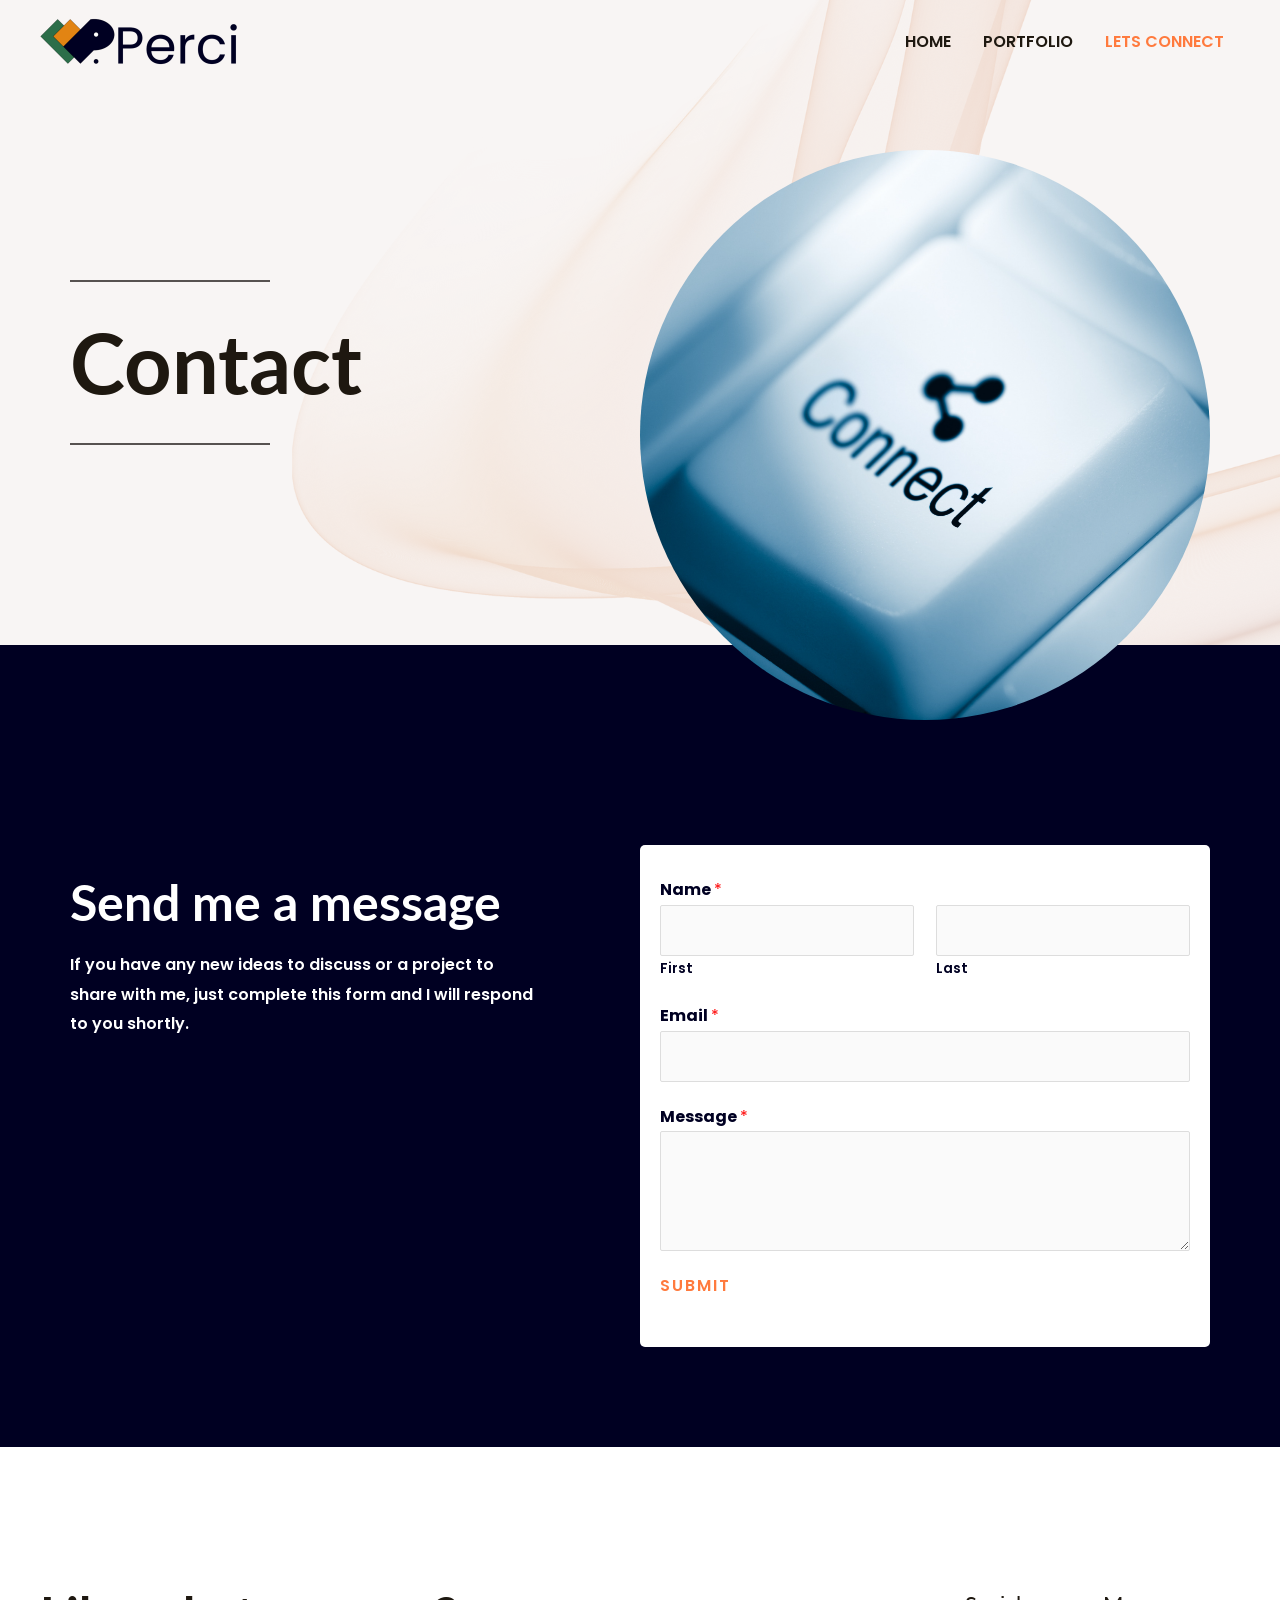
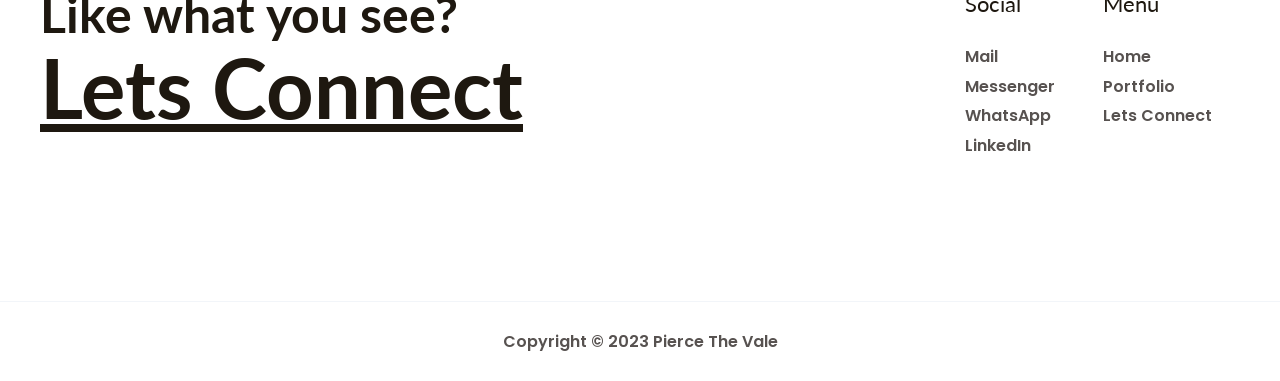
==== contact/index.html @ b4e6d49e "1st Commit added wordpress static site" ====
<!DOCTYPE html>
<html lang="en-US">
<head>
<meta charset="UTF-8">
<meta name="viewport" content="width=device-width, initial-scale=1">


<meta name="robots" content="index, follow, max-image-preview:large, max-snippet:-1, max-video-preview:-1">

	
	<title>Contact - Pierce The Vale</title>
	
	<meta property="og:locale" content="en_US">
	<meta property="og:type" content="article">
	<meta property="og:title" content="Contact - Pierce The Vale">
	<meta property="og:description" content="Contact Send me a message If you have any new ideas to discuss or a project to share with me, just complete this form and I will respond to you shortly.">
	<meta property="og:url" content="https://perch248.github.io/piercethevale/contact/">
	<meta property="og:site_name" content="Pierce The Vale">
	<meta property="article:modified_time" content="2023-03-27T10:34:00+00:00">
	<meta property="og:image" content="https://perch248.github.io/piercethevale/wp-content/uploads/2023/03/connect.png">
	<meta name="twitter:card" content="summary_large_image">
	<meta name="twitter:label1" content="Est. reading time">
	<meta name="twitter:data1" content="1 minute">
	<script type="application/ld+json" class="yoast-schema-graph">{"@context":"https://schema.org","@graph":[{"@type":"WebPage","@id":"https://perch248.github.io/piercethevale/contact/","url":"https://perch248.github.io/piercethevale/contact/","name":"Contact - Pierce The Vale","isPartOf":{"@id":"https://perch248.github.io/piercethevale/#website"},"primaryImageOfPage":{"@id":"https://perch248.github.io/piercethevale/contact/#primaryimage"},"image":{"@id":"https://perch248.github.io/piercethevale/contact/#primaryimage"},"thumbnailUrl":"https://perch248.github.io/piercethevale/wp-content/uploads/2023/03/connect.png","datePublished":"2021-05-19T07:42:09+00:00","dateModified":"2023-03-27T10:34:00+00:00","breadcrumb":{"@id":"https://perch248.github.io/piercethevale/contact/#breadcrumb"},"inLanguage":"en-US","potentialAction":[{"@type":"ReadAction","target":["https://perch248.github.io/piercethevale/contact/"]}]},{"@type":"ImageObject","inLanguage":"en-US","@id":"https://perch248.github.io/piercethevale/contact/#primaryimage","url":"https://perch248.github.io/piercethevale/wp-content/uploads/2023/03/connect.png","contentUrl":"https://perch248.github.io/piercethevale/wp-content/uploads/2023/03/connect.png","width":1080,"height":1080},{"@type":"BreadcrumbList","@id":"https://perch248.github.io/piercethevale/contact/#breadcrumb","itemListElement":[{"@type":"ListItem","position":1,"name":"Home","item":"https://perch248.github.io/piercethevale/"},{"@type":"ListItem","position":2,"name":"Contact"}]},{"@type":"WebSite","@id":"https://perch248.github.io/piercethevale/#website","url":"https://perch248.github.io/piercethevale/","name":"Pierce The Vale","description":"Portfolio Website","publisher":{"@id":"https://perch248.github.io/piercethevale/#organization"},"potentialAction":[{"@type":"SearchAction","target":{"@type":"EntryPoint","urlTemplate":"https://perch248.github.io/piercethevale/?s={search_term_string}"},"query-input":"required name=search_term_string"}],"inLanguage":"en-US"},{"@type":"Organization","@id":"https://perch248.github.io/piercethevale/#organization","name":"Pierce The Vale","url":"https://perch248.github.io/piercethevale/","logo":{"@type":"ImageObject","inLanguage":"en-US","@id":"https://perch248.github.io/piercethevale/#/schema/logo/image/","url":"https://perch248.github.io/piercethevale/wp-content/uploads/2023/03/cropped-logoName-piercethevale.png","contentUrl":"https://perch248.github.io/piercethevale/wp-content/uploads/2023/03/cropped-logoName-piercethevale.png","width":960,"height":250,"caption":"Pierce The Vale"},"image":{"@id":"https://perch248.github.io/piercethevale/#/schema/logo/image/"}}]}</script>
	


<link rel="dns-prefetch" href="//fonts.googleapis.com">


<link rel="stylesheet" id="astra-theme-css-css" href="https://perch248.github.io/piercethevale/wp-content/themes/astra/assets/css/minified/main.min.css" media="all">
<style id="astra-theme-css-inline-css">
.ast-no-sidebar .entry-content .alignfull {margin-left: calc( -50vw + 50%);margin-right: calc( -50vw + 50%);max-width: 100vw;width: 100vw;}.ast-no-sidebar .entry-content .alignwide {margin-left: calc(-41vw + 50%);margin-right: calc(-41vw + 50%);max-width: unset;width: unset;}.ast-no-sidebar .entry-content .alignfull .alignfull,.ast-no-sidebar .entry-content .alignfull .alignwide,.ast-no-sidebar .entry-content .alignwide .alignfull,.ast-no-sidebar .entry-content .alignwide .alignwide,.ast-no-sidebar .entry-content .wp-block-column .alignfull,.ast-no-sidebar .entry-content .wp-block-column .alignwide{width: 100%;margin-left: auto;margin-right: auto;}.wp-block-gallery,.blocks-gallery-grid {margin: 0;}.wp-block-separator {max-width: 100px;}.wp-block-separator.is-style-wide,.wp-block-separator.is-style-dots {max-width: none;}.entry-content .has-2-columns .wp-block-column:first-child {padding-right: 10px;}.entry-content .has-2-columns .wp-block-column:last-child {padding-left: 10px;}@media (max-width: 782px) {.entry-content .wp-block-columns .wp-block-column {flex-basis: 100%;}.entry-content .has-2-columns .wp-block-column:first-child {padding-right: 0;}.entry-content .has-2-columns .wp-block-column:last-child {padding-left: 0;}}body .entry-content .wp-block-latest-posts {margin-left: 0;}body .entry-content .wp-block-latest-posts li {list-style: none;}.ast-no-sidebar .ast-container .entry-content .wp-block-latest-posts {margin-left: 0;}.ast-header-break-point .entry-content .alignwide {margin-left: auto;margin-right: auto;}.entry-content .blocks-gallery-item img {margin-bottom: auto;}.wp-block-pullquote {border-top: 4px solid #555d66;border-bottom: 4px solid #555d66;color: #40464d;}:root{--ast-container-default-xlg-padding:6.67em;--ast-container-default-lg-padding:5.67em;--ast-container-default-slg-padding:4.34em;--ast-container-default-md-padding:3.34em;--ast-container-default-sm-padding:6.67em;--ast-container-default-xs-padding:2.4em;--ast-container-default-xxs-padding:1.4em;--ast-code-block-background:#EEEEEE;--ast-comment-inputs-background:#FAFAFA;}html{font-size:100%;}a,.page-title{color:var(--ast-global-color-2);}a:hover,a:focus{color:var(--ast-global-color-1);}body,button,input,select,textarea,.ast-button,.ast-custom-button{font-family:'Lora',serif;font-weight:400;font-size:16px;font-size:1rem;}blockquote{color:var(--ast-global-color-3);}h1,.entry-content h1,h2,.entry-content h2,h3,.entry-content h3,h4,.entry-content h4,h5,.entry-content h5,h6,.entry-content h6,.site-title,.site-title a{font-family:'Lato',sans-serif;font-weight:700;}.site-title{font-size:35px;font-size:2.1875rem;display:none;}header .custom-logo-link img{max-width:200px;}.astra-logo-svg{width:200px;}.site-header .site-description{font-size:15px;font-size:0.9375rem;display:none;}.entry-title{font-size:30px;font-size:1.875rem;}h1,.entry-content h1{font-size:83px;font-size:5.1875rem;font-weight:700;font-family:'Lato',sans-serif;line-height:1.1em;}h2,.entry-content h2{font-size:50px;font-size:3.125rem;font-weight:700;font-family:'Lato',sans-serif;line-height:1.1em;}h3,.entry-content h3{font-size:35px;font-size:2.1875rem;font-weight:700;font-family:'Lato',sans-serif;line-height:1.2em;}h4,.entry-content h4{font-size:22px;font-size:1.375rem;font-family:'Lato',sans-serif;}h5,.entry-content h5{font-size:20px;font-size:1.25rem;font-family:'Lato',sans-serif;}h6,.entry-content h6{font-size:17px;font-size:1.0625rem;font-family:'Lato',sans-serif;}::selection{background-color:var(--ast-global-color-0);color:#000000;}body,h1,.entry-title a,.entry-content h1,h2,.entry-content h2,h3,.entry-content h3,h4,.entry-content h4,h5,.entry-content h5,h6,.entry-content h6{color:var(--ast-global-color-3);}.tagcloud a:hover,.tagcloud a:focus,.tagcloud a.current-item{color:#ffffff;border-color:var(--ast-global-color-2);background-color:var(--ast-global-color-2);}input:focus,input[type="text"]:focus,input[type="email"]:focus,input[type="url"]:focus,input[type="password"]:focus,input[type="reset"]:focus,input[type="search"]:focus,textarea:focus{border-color:var(--ast-global-color-2);}input[type="radio"]:checked,input[type=reset],input[type="checkbox"]:checked,input[type="checkbox"]:hover:checked,input[type="checkbox"]:focus:checked,input[type=range]::-webkit-slider-thumb{border-color:var(--ast-global-color-2);background-color:var(--ast-global-color-2);box-shadow:none;}.site-footer a:hover + .post-count,.site-footer a:focus + .post-count{background:var(--ast-global-color-2);border-color:var(--ast-global-color-2);}.single .nav-links .nav-previous,.single .nav-links .nav-next{color:var(--ast-global-color-2);}.entry-meta,.entry-meta *{line-height:1.45;color:var(--ast-global-color-2);}.entry-meta a:hover,.entry-meta a:hover *,.entry-meta a:focus,.entry-meta a:focus *,.page-links > .page-link,.page-links .page-link:hover,.post-navigation a:hover{color:var(--ast-global-color-1);}#cat option,.secondary .calendar_wrap thead a,.secondary .calendar_wrap thead a:visited{color:var(--ast-global-color-2);}.secondary .calendar_wrap #today,.ast-progress-val span{background:var(--ast-global-color-2);}.secondary a:hover + .post-count,.secondary a:focus + .post-count{background:var(--ast-global-color-2);border-color:var(--ast-global-color-2);}.calendar_wrap #today > a{color:#ffffff;}.page-links .page-link,.single .post-navigation a{color:var(--ast-global-color-2);}.widget-title{font-size:22px;font-size:1.375rem;color:var(--ast-global-color-3);}.site-logo-img img{ transition:all 0.2s linear;}.ast-page-builder-template .hentry {margin: 0;}.ast-page-builder-template .site-content > .ast-container {max-width: 100%;padding: 0;}.ast-page-builder-template .site-content #primary {padding: 0;margin: 0;}.ast-page-builder-template .no-results {text-align: center;margin: 4em auto;}.ast-page-builder-template .ast-pagination {padding: 2em;}.ast-page-builder-template .entry-header.ast-no-title.ast-no-thumbnail {margin-top: 0;}.ast-page-builder-template .entry-header.ast-header-without-markup {margin-top: 0;margin-bottom: 0;}.ast-page-builder-template .entry-header.ast-no-title.ast-no-meta {margin-bottom: 0;}.ast-page-builder-template.single .post-navigation {padding-bottom: 2em;}.ast-page-builder-template.single-post .site-content > .ast-container {max-width: 100%;}.ast-page-builder-template .entry-header {margin-top: 4em;margin-left: auto;margin-right: auto;padding-left: 20px;padding-right: 20px;}.single.ast-page-builder-template .entry-header {padding-left: 20px;padding-right: 20px;}.ast-page-builder-template .ast-archive-description {margin: 4em auto 0;padding-left: 20px;padding-right: 20px;}.ast-page-builder-template.ast-no-sidebar .entry-content .alignwide {margin-left: 0;margin-right: 0;}@media (max-width:921px){#ast-desktop-header{display:none;}}@media (min-width:921px){#ast-mobile-header{display:none;}}.wp-block-buttons.aligncenter{justify-content:center;}@media (max-width:921px){.ast-theme-transparent-header #primary,.ast-theme-transparent-header #secondary{padding:0;}}@media (max-width:921px){.ast-plain-container.ast-no-sidebar #primary{padding:0;}}.ast-plain-container.ast-no-sidebar #primary{margin-top:0;margin-bottom:0;}@media (min-width:1200px){.wp-block-group .has-background{padding:20px;}}@media (min-width:1200px){.ast-no-sidebar.ast-separate-container .entry-content .wp-block-group.alignwide,.ast-no-sidebar.ast-separate-container .entry-content .wp-block-cover.alignwide{margin-left:-20px;margin-right:-20px;padding-left:20px;padding-right:20px;}.ast-no-sidebar.ast-separate-container .entry-content .wp-block-cover.alignfull,.ast-no-sidebar.ast-separate-container .entry-content .wp-block-group.alignfull{margin-left:-6.67em;margin-right:-6.67em;padding-left:6.67em;padding-right:6.67em;}}@media (min-width:1200px){.wp-block-cover-image.alignwide .wp-block-cover__inner-container,.wp-block-cover.alignwide .wp-block-cover__inner-container,.wp-block-cover-image.alignfull .wp-block-cover__inner-container,.wp-block-cover.alignfull .wp-block-cover__inner-container{width:100%;}}.wp-block-columns{margin-bottom:unset;}.wp-block-image.size-full{margin:2rem 0;}.wp-block-separator.has-background{padding:0;}.wp-block-gallery{margin-bottom:1.6em;}.wp-block-group{padding-top:4em;padding-bottom:4em;}.wp-block-group__inner-container .wp-block-columns:last-child,.wp-block-group__inner-container :last-child,.wp-block-table table{margin-bottom:0;}.blocks-gallery-grid{width:100%;}.wp-block-navigation-link__content{padding:5px 0;}.wp-block-group .wp-block-group .has-text-align-center,.wp-block-group .wp-block-column .has-text-align-center{max-width:100%;}.has-text-align-center{margin:0 auto;}@media (min-width:1200px){.wp-block-cover__inner-container,.alignwide .wp-block-group__inner-container,.alignfull .wp-block-group__inner-container{max-width:1200px;margin:0 auto;}.wp-block-group.alignnone,.wp-block-group.aligncenter,.wp-block-group.alignleft,.wp-block-group.alignright,.wp-block-group.alignwide,.wp-block-columns.alignwide{margin:2rem 0 1rem 0;}}@media (max-width:1200px){.wp-block-group{padding:3em;}.wp-block-group .wp-block-group{padding:1.5em;}.wp-block-columns,.wp-block-column{margin:1rem 0;}}@media (min-width:921px){.wp-block-columns .wp-block-group{padding:2em;}}@media (max-width:544px){.wp-block-cover-image .wp-block-cover__inner-container,.wp-block-cover .wp-block-cover__inner-container{width:unset;}.wp-block-cover,.wp-block-cover-image{padding:2em 0;}.wp-block-group,.wp-block-cover{padding:2em;}.wp-block-media-text__media img,.wp-block-media-text__media video{width:unset;max-width:100%;}.wp-block-media-text.has-background .wp-block-media-text__content{padding:1em;}}.wp-block-image.aligncenter{margin-left:auto;margin-right:auto;}.wp-block-table.aligncenter{margin-left:auto;margin-right:auto;}@media (min-width:544px){.entry-content .wp-block-media-text.has-media-on-the-right .wp-block-media-text__content{padding:0 8% 0 0;}.entry-content .wp-block-media-text .wp-block-media-text__content{padding:0 0 0 8%;}.ast-plain-container .site-content .entry-content .has-custom-content-position.is-position-bottom-left > *,.ast-plain-container .site-content .entry-content .has-custom-content-position.is-position-bottom-right > *,.ast-plain-container .site-content .entry-content .has-custom-content-position.is-position-top-left > *,.ast-plain-container .site-content .entry-content .has-custom-content-position.is-position-top-right > *,.ast-plain-container .site-content .entry-content .has-custom-content-position.is-position-center-right > *,.ast-plain-container .site-content .entry-content .has-custom-content-position.is-position-center-left > *{margin:0;}}@media (max-width:544px){.entry-content .wp-block-media-text .wp-block-media-text__content{padding:8% 0;}.wp-block-media-text .wp-block-media-text__media img{width:auto;max-width:100%;}}.wp-block-button.is-style-outline .wp-block-button__link{border-color:rgba(0,0,0,0);border-top-width:2px;border-right-width:2px;border-bottom-width:2px;border-left-width:2px;}.wp-block-button.is-style-outline > .wp-block-button__link:not(.has-text-color),.wp-block-button.wp-block-button__link.is-style-outline:not(.has-text-color){color:rgba(0,0,0,0);}.wp-block-button.is-style-outline .wp-block-button__link:hover,.wp-block-button.is-style-outline .wp-block-button__link:focus{color:var(--ast-global-color-2) !important;background-color:rgba(0,0,0,0);border-color:rgba(0,0,0,0);}.post-page-numbers.current .page-link,.ast-pagination .page-numbers.current{color:#000000;border-color:var(--ast-global-color-0);background-color:var(--ast-global-color-0);border-radius:2px;}@media (max-width:921px){.wp-block-button.is-style-outline .wp-block-button__link{padding-top:calc(15px - 2px);padding-right:calc(30px - 2px);padding-bottom:calc(15px - 2px);padding-left:calc(30px - 2px);}}@media (max-width:544px){.wp-block-button.is-style-outline .wp-block-button__link{padding-top:calc(15px - 2px);padding-right:calc(30px - 2px);padding-bottom:calc(15px - 2px);padding-left:calc(30px - 2px);}}@media (min-width:544px){.entry-content > .alignleft{margin-right:20px;}.entry-content > .alignright{margin-left:20px;}.wp-block-group.has-background{padding:20px;}}@media (max-width:921px){.ast-separate-container #primary,.ast-separate-container #secondary{padding:1.5em 0;}#primary,#secondary{padding:1.5em 0;margin:0;}.ast-left-sidebar #content > .ast-container{display:flex;flex-direction:column-reverse;width:100%;}.ast-separate-container .ast-article-post,.ast-separate-container .ast-article-single{padding:1.5em 2.14em;}.ast-author-box img.avatar{margin:20px 0 0 0;}}@media (min-width:922px){.ast-separate-container.ast-right-sidebar #primary,.ast-separate-container.ast-left-sidebar #primary{border:0;}.search-no-results.ast-separate-container #primary{margin-bottom:4em;}}.elementor-button-wrapper .elementor-button{border-style:solid;text-decoration:none;border-top-width:0;border-right-width:0;border-left-width:0;border-bottom-width:0;}body .elementor-button.elementor-size-sm,body .elementor-button.elementor-size-xs,body .elementor-button.elementor-size-md,body .elementor-button.elementor-size-lg,body .elementor-button.elementor-size-xl,body .elementor-button{border-radius:2px;padding-top:0px;padding-right:0px;padding-bottom:0px;padding-left:0px;}.elementor-button-wrapper .elementor-button{border-color:rgba(0,0,0,0);background-color:rgba(0,0,0,0);}.elementor-button-wrapper .elementor-button:hover,.elementor-button-wrapper .elementor-button:focus{color:var(--ast-global-color-2);background-color:rgba(0,0,0,0);border-color:rgba(0,0,0,0);}.wp-block-button .wp-block-button__link ,.elementor-button-wrapper .elementor-button,.elementor-button-wrapper .elementor-button:visited{color:var(--ast-global-color-0);}.elementor-button-wrapper .elementor-button{font-size:16px;font-size:1rem;line-height:1em;text-transform:uppercase;letter-spacing:2px;}body .elementor-button.elementor-size-sm,body .elementor-button.elementor-size-xs,body .elementor-button.elementor-size-md,body .elementor-button.elementor-size-lg,body .elementor-button.elementor-size-xl,body .elementor-button{font-size:16px;font-size:1rem;}.wp-block-button .wp-block-button__link:hover,.wp-block-button .wp-block-button__link:focus{color:var(--ast-global-color-2);background-color:rgba(0,0,0,0);border-color:rgba(0,0,0,0);}.elementor-widget-heading h1.elementor-heading-title{line-height:1.1em;}.elementor-widget-heading h2.elementor-heading-title{line-height:1.1em;}.elementor-widget-heading h3.elementor-heading-title{line-height:1.2em;}.wp-block-button .wp-block-button__link{border:none;background-color:rgba(0,0,0,0);color:var(--ast-global-color-0);font-family:inherit;font-weight:inherit;line-height:1em;text-transform:uppercase;letter-spacing:2px;font-size:16px;font-size:1rem;border-radius:2px;padding:15px 30px;}.wp-block-button.is-style-outline .wp-block-button__link{border-style:solid;border-top-width:2px;border-right-width:2px;border-left-width:2px;border-bottom-width:2px;border-color:rgba(0,0,0,0);padding-top:calc(15px - 2px);padding-right:calc(30px - 2px);padding-bottom:calc(15px - 2px);padding-left:calc(30px - 2px);}@media (max-width:921px){.wp-block-button .wp-block-button__link{border:none;padding:15px 30px;}.wp-block-button.is-style-outline .wp-block-button__link{padding-top:calc(15px - 2px);padding-right:calc(30px - 2px);padding-bottom:calc(15px - 2px);padding-left:calc(30px - 2px);}}@media (max-width:544px){.wp-block-button .wp-block-button__link{border:none;padding:15px 30px;}.wp-block-button.is-style-outline .wp-block-button__link{padding-top:calc(15px - 2px);padding-right:calc(30px - 2px);padding-bottom:calc(15px - 2px);padding-left:calc(30px - 2px);}}.menu-toggle,button,.ast-button,.ast-custom-button,.button,input#submit,input[type="button"],input[type="submit"],input[type="reset"]{border-style:solid;border-top-width:0;border-right-width:0;border-left-width:0;border-bottom-width:0;color:var(--ast-global-color-0);border-color:rgba(0,0,0,0);background-color:rgba(0,0,0,0);border-radius:2px;padding-top:0px;padding-right:0px;padding-bottom:0px;padding-left:0px;font-family:inherit;font-weight:inherit;font-size:16px;font-size:1rem;line-height:1em;text-transform:uppercase;letter-spacing:2px;}button:focus,.menu-toggle:hover,button:hover,.ast-button:hover,.ast-custom-button:hover .button:hover,.ast-custom-button:hover ,input[type=reset]:hover,input[type=reset]:focus,input#submit:hover,input#submit:focus,input[type="button"]:hover,input[type="button"]:focus,input[type="submit"]:hover,input[type="submit"]:focus{color:var(--ast-global-color-2);background-color:rgba(0,0,0,0);border-color:rgba(0,0,0,0);}@media (min-width:544px){.ast-container{max-width:100%;}}@media (max-width:544px){.ast-separate-container .ast-article-post,.ast-separate-container .ast-article-single,.ast-separate-container .comments-title,.ast-separate-container .ast-archive-description{padding:1.5em 1em;}.ast-separate-container #content .ast-container{padding-left:0.54em;padding-right:0.54em;}.ast-separate-container .ast-comment-list li.depth-1{padding:1.5em 1em;margin-bottom:1.5em;}.ast-separate-container .ast-comment-list .bypostauthor{padding:.5em;}.ast-search-menu-icon.ast-dropdown-active .search-field{width:170px;}}@media (max-width:921px){.ast-mobile-header-stack .main-header-bar .ast-search-menu-icon{display:inline-block;}.ast-header-break-point.ast-header-custom-item-outside .ast-mobile-header-stack .main-header-bar .ast-search-icon{margin:0;}.ast-comment-avatar-wrap img{max-width:2.5em;}.ast-separate-container .ast-comment-list li.depth-1{padding:1.5em 2.14em;}.ast-separate-container .comment-respond{padding:2em 2.14em;}.ast-comment-meta{padding:0 1.8888em 1.3333em;}}body,.ast-separate-container{background-color:var(--ast-global-color-4);;background-image:none;;}.ast-no-sidebar.ast-separate-container .entry-content .alignfull {margin-left: -6.67em;margin-right: -6.67em;width: auto;}@media (max-width: 1200px) {.ast-no-sidebar.ast-separate-container .entry-content .alignfull {margin-left: -2.4em;margin-right: -2.4em;}}@media (max-width: 768px) {.ast-no-sidebar.ast-separate-container .entry-content .alignfull {margin-left: -2.14em;margin-right: -2.14em;}}@media (max-width: 544px) {.ast-no-sidebar.ast-separate-container .entry-content .alignfull {margin-left: -1em;margin-right: -1em;}}.ast-no-sidebar.ast-separate-container .entry-content .alignwide {margin-left: -20px;margin-right: -20px;}.ast-no-sidebar.ast-separate-container .entry-content .wp-block-column .alignfull,.ast-no-sidebar.ast-separate-container .entry-content .wp-block-column .alignwide {margin-left: auto;margin-right: auto;width: 100%;}@media (max-width:921px){.site-title{display:none;}.site-header .site-description{display:none;}.entry-title{font-size:30px;}h1,.entry-content h1{font-size:60px;}h2,.entry-content h2{font-size:43px;}h3,.entry-content h3{font-size:30px;}}@media (max-width:544px){.site-title{display:none;}.site-header .site-description{display:none;}.entry-title{font-size:30px;}h1,.entry-content h1{font-size:45px;}h2,.entry-content h2{font-size:35px;}h3,.entry-content h3{font-size:20px;}header .custom-logo-link img,.ast-header-break-point .site-branding img,.ast-header-break-point .custom-logo-link img{max-width:100px;}.astra-logo-svg{width:100px;}.ast-header-break-point .site-logo-img .custom-mobile-logo-link img{max-width:100px;}}@media (max-width:921px){html{font-size:91.2%;}}@media (max-width:544px){html{font-size:91.2%;}}@media (min-width:922px){.ast-container{max-width:1240px;}}@media (min-width:922px){.site-content .ast-container{display:flex;}}@media (max-width:921px){.site-content .ast-container{flex-direction:column;}}@media (min-width:922px){.main-header-menu .sub-menu .menu-item.ast-left-align-sub-menu:hover > .sub-menu,.main-header-menu .sub-menu .menu-item.ast-left-align-sub-menu.focus > .sub-menu{margin-left:-0px;}}.ast-theme-transparent-header [data-section="section-header-mobile-trigger"] .ast-button-wrap .mobile-menu-toggle-icon .ast-mobile-svg{fill:var(--ast-global-color-2);}.ast-theme-transparent-header [data-section="section-header-mobile-trigger"] .ast-button-wrap .mobile-menu-wrap .mobile-menu{color:var(--ast-global-color-2);}.ast-theme-transparent-header [data-section="section-header-mobile-trigger"] .ast-button-wrap .ast-mobile-menu-trigger-minimal{background:transparent;}blockquote {padding: 1.2em;}:root .has-ast-global-color-0-color{color:var(--ast-global-color-0);}:root .has-ast-global-color-0-background-color{background-color:var(--ast-global-color-0);}:root .wp-block-button .has-ast-global-color-0-color{color:var(--ast-global-color-0);}:root .wp-block-button .has-ast-global-color-0-background-color{background-color:var(--ast-global-color-0);}:root .has-ast-global-color-1-color{color:var(--ast-global-color-1);}:root .has-ast-global-color-1-background-color{background-color:var(--ast-global-color-1);}:root .wp-block-button .has-ast-global-color-1-color{color:var(--ast-global-color-1);}:root .wp-block-button .has-ast-global-color-1-background-color{background-color:var(--ast-global-color-1);}:root .has-ast-global-color-2-color{color:var(--ast-global-color-2);}:root .has-ast-global-color-2-background-color{background-color:var(--ast-global-color-2);}:root .wp-block-button .has-ast-global-color-2-color{color:var(--ast-global-color-2);}:root .wp-block-button .has-ast-global-color-2-background-color{background-color:var(--ast-global-color-2);}:root .has-ast-global-color-3-color{color:var(--ast-global-color-3);}:root .has-ast-global-color-3-background-color{background-color:var(--ast-global-color-3);}:root .wp-block-button .has-ast-global-color-3-color{color:var(--ast-global-color-3);}:root .wp-block-button .has-ast-global-color-3-background-color{background-color:var(--ast-global-color-3);}:root .has-ast-global-color-4-color{color:var(--ast-global-color-4);}:root .has-ast-global-color-4-background-color{background-color:var(--ast-global-color-4);}:root .wp-block-button .has-ast-global-color-4-color{color:var(--ast-global-color-4);}:root .wp-block-button .has-ast-global-color-4-background-color{background-color:var(--ast-global-color-4);}:root .has-ast-global-color-5-color{color:var(--ast-global-color-5);}:root .has-ast-global-color-5-background-color{background-color:var(--ast-global-color-5);}:root .wp-block-button .has-ast-global-color-5-color{color:var(--ast-global-color-5);}:root .wp-block-button .has-ast-global-color-5-background-color{background-color:var(--ast-global-color-5);}:root .has-ast-global-color-6-color{color:var(--ast-global-color-6);}:root .has-ast-global-color-6-background-color{background-color:var(--ast-global-color-6);}:root .wp-block-button .has-ast-global-color-6-color{color:var(--ast-global-color-6);}:root .wp-block-button .has-ast-global-color-6-background-color{background-color:var(--ast-global-color-6);}:root .has-ast-global-color-7-color{color:var(--ast-global-color-7);}:root .has-ast-global-color-7-background-color{background-color:var(--ast-global-color-7);}:root .wp-block-button .has-ast-global-color-7-color{color:var(--ast-global-color-7);}:root .wp-block-button .has-ast-global-color-7-background-color{background-color:var(--ast-global-color-7);}:root .has-ast-global-color-8-color{color:var(--ast-global-color-8);}:root .has-ast-global-color-8-background-color{background-color:var(--ast-global-color-8);}:root .wp-block-button .has-ast-global-color-8-color{color:var(--ast-global-color-8);}:root .wp-block-button .has-ast-global-color-8-background-color{background-color:var(--ast-global-color-8);}:root{--ast-global-color-0:#FF7A3D;--ast-global-color-1:#FF5100;--ast-global-color-2:#1E1810;--ast-global-color-3:#575250;--ast-global-color-4:#F8F5F4;--ast-global-color-5:#FFFFFF;--ast-global-color-6:#000000;--ast-global-color-7:#4B4F58;--ast-global-color-8:#F6F7F8;}:root {--ast-border-color : #dddddd;}.ast-single-entry-banner {-js-display: flex;display: flex;flex-direction: column;justify-content: center;text-align: center;position: relative;background: #eeeeee;}.ast-single-entry-banner[data-banner-layout="layout-1"] {max-width: 1200px;background: inherit;padding: 20px 0;}.ast-single-entry-banner[data-banner-width-type="custom"] {margin: 0 auto;width: 100%;}.ast-single-entry-banner + .site-content .entry-header {margin-bottom: 0;}header.entry-header .entry-title{font-size:30px;font-size:1.875rem;}header.entry-header > *:not(:last-child){margin-bottom:10px;}.ast-archive-entry-banner {-js-display: flex;display: flex;flex-direction: column;justify-content: center;text-align: center;position: relative;background: #eeeeee;}.ast-archive-entry-banner[data-banner-width-type="custom"] {margin: 0 auto;width: 100%;}.ast-archive-entry-banner[data-banner-layout="layout-1"] {background: inherit;padding: 20px 0;text-align: left;}body.archive .ast-archive-description{max-width:1200px;width:100%;text-align:left;padding-top:3em;padding-right:3em;padding-bottom:3em;padding-left:3em;}body.archive .ast-archive-description .ast-archive-title,body.archive .ast-archive-description .ast-archive-title *{font-size:40px;font-size:2.5rem;}body.archive .ast-archive-description > *:not(:last-child){margin-bottom:10px;}@media (max-width:921px){body.archive .ast-archive-description{text-align:left;}}@media (max-width:544px){body.archive .ast-archive-description{text-align:left;}}.ast-theme-transparent-header #masthead .site-logo-img .transparent-custom-logo .astra-logo-svg{width:150px;}.ast-theme-transparent-header #masthead .site-logo-img .transparent-custom-logo img{ max-width:150px;}@media (max-width:921px){.ast-theme-transparent-header #masthead .site-logo-img .transparent-custom-logo .astra-logo-svg{width:120px;}.ast-theme-transparent-header #masthead .site-logo-img .transparent-custom-logo img{ max-width:120px;}}@media (max-width:543px){.ast-theme-transparent-header #masthead .site-logo-img .transparent-custom-logo .astra-logo-svg{width:100px;}.ast-theme-transparent-header #masthead .site-logo-img .transparent-custom-logo img{ max-width:100px;}}@media (min-width:921px){.ast-theme-transparent-header #masthead{position:absolute;left:0;right:0;}.ast-theme-transparent-header .main-header-bar,.ast-theme-transparent-header.ast-header-break-point .main-header-bar{background:none;}body.elementor-editor-active.ast-theme-transparent-header #masthead,.fl-builder-edit .ast-theme-transparent-header #masthead,body.vc_editor.ast-theme-transparent-header #masthead,body.brz-ed.ast-theme-transparent-header #masthead{z-index:0;}.ast-header-break-point.ast-replace-site-logo-transparent.ast-theme-transparent-header .custom-mobile-logo-link{display:none;}.ast-header-break-point.ast-replace-site-logo-transparent.ast-theme-transparent-header .transparent-custom-logo{display:inline-block;}.ast-theme-transparent-header .ast-above-header,.ast-theme-transparent-header .ast-above-header.ast-above-header-bar{background-image:none;background-color:transparent;}.ast-theme-transparent-header .ast-below-header{background-image:none;background-color:transparent;}}.ast-theme-transparent-header .ast-builder-menu .main-header-menu,.ast-theme-transparent-header .ast-builder-menu .main-header-menu .menu-link,.ast-theme-transparent-header [CLASS*="ast-builder-menu-"] .main-header-menu .menu-item > .menu-link,.ast-theme-transparent-header .ast-masthead-custom-menu-items,.ast-theme-transparent-header .ast-masthead-custom-menu-items a,.ast-theme-transparent-header .ast-builder-menu .main-header-menu .menu-item > .ast-menu-toggle,.ast-theme-transparent-header .ast-builder-menu .main-header-menu .menu-item > .ast-menu-toggle,.ast-theme-transparent-header .ast-above-header-navigation a,.ast-header-break-point.ast-theme-transparent-header .ast-above-header-navigation a,.ast-header-break-point.ast-theme-transparent-header .ast-above-header-navigation > ul.ast-above-header-menu > .menu-item-has-children:not(.current-menu-item) > .ast-menu-toggle,.ast-theme-transparent-header .ast-below-header-menu,.ast-theme-transparent-header .ast-below-header-menu a,.ast-header-break-point.ast-theme-transparent-header .ast-below-header-menu a,.ast-header-break-point.ast-theme-transparent-header .ast-below-header-menu,.ast-theme-transparent-header .main-header-menu .menu-link{color:var(--ast-global-color-2);}.ast-theme-transparent-header .ast-builder-menu .main-header-menu .menu-item:hover > .menu-link,.ast-theme-transparent-header .ast-builder-menu .main-header-menu .menu-item:hover > .ast-menu-toggle,.ast-theme-transparent-header .ast-builder-menu .main-header-menu .ast-masthead-custom-menu-items a:hover,.ast-theme-transparent-header .ast-builder-menu .main-header-menu .focus > .menu-link,.ast-theme-transparent-header .ast-builder-menu .main-header-menu .focus > .ast-menu-toggle,.ast-theme-transparent-header .ast-builder-menu .main-header-menu .current-menu-item > .menu-link,.ast-theme-transparent-header .ast-builder-menu .main-header-menu .current-menu-ancestor > .menu-link,.ast-theme-transparent-header .ast-builder-menu .main-header-menu .current-menu-item > .ast-menu-toggle,.ast-theme-transparent-header .ast-builder-menu .main-header-menu .current-menu-ancestor > .ast-menu-toggle,.ast-theme-transparent-header [CLASS*="ast-builder-menu-"] .main-header-menu .current-menu-item > .menu-link,.ast-theme-transparent-header [CLASS*="ast-builder-menu-"] .main-header-menu .current-menu-ancestor > .menu-link,.ast-theme-transparent-header [CLASS*="ast-builder-menu-"] .main-header-menu .current-menu-item > .ast-menu-toggle,.ast-theme-transparent-header [CLASS*="ast-builder-menu-"] .main-header-menu .current-menu-ancestor > .ast-menu-toggle,.ast-theme-transparent-header .main-header-menu .menu-item:hover > .menu-link,.ast-theme-transparent-header .main-header-menu .current-menu-item > .menu-link,.ast-theme-transparent-header .main-header-menu .current-menu-ancestor > .menu-link{color:var(--ast-global-color-0);}@media (max-width:921px){.ast-theme-transparent-header #masthead{position:absolute;left:0;right:0;}.ast-theme-transparent-header .main-header-bar,.ast-theme-transparent-header.ast-header-break-point .main-header-bar{background:none;}body.elementor-editor-active.ast-theme-transparent-header #masthead,.fl-builder-edit .ast-theme-transparent-header #masthead,body.vc_editor.ast-theme-transparent-header #masthead,body.brz-ed.ast-theme-transparent-header #masthead{z-index:0;}.ast-header-break-point.ast-replace-site-logo-transparent.ast-theme-transparent-header .custom-mobile-logo-link{display:none;}.ast-header-break-point.ast-replace-site-logo-transparent.ast-theme-transparent-header .transparent-custom-logo{display:inline-block;}.ast-theme-transparent-header .ast-above-header,.ast-theme-transparent-header .ast-above-header.ast-above-header-bar{background-image:none;background-color:transparent;}.ast-theme-transparent-header .ast-below-header{background-image:none;background-color:transparent;}}.ast-theme-transparent-header #ast-desktop-header > [CLASS*="-header-wrap"]:nth-last-child(2) > [CLASS*="-header-bar"],.ast-theme-transparent-header.ast-header-break-point #ast-mobile-header > [CLASS*="-header-wrap"]:nth-last-child(2) > [CLASS*="-header-bar"]{border-bottom-style:none;}.ast-breadcrumbs .trail-browse,.ast-breadcrumbs .trail-items,.ast-breadcrumbs .trail-items li{display:inline-block;margin:0;padding:0;border:none;background:inherit;text-indent:0;}.ast-breadcrumbs .trail-browse{font-size:inherit;font-style:inherit;font-weight:inherit;color:inherit;}.ast-breadcrumbs .trail-items{list-style:none;}.trail-items li::after{padding:0 0.3em;content:"\00bb";}.trail-items li:last-of-type::after{display:none;}h1,.entry-content h1,h2,.entry-content h2,h3,.entry-content h3,h4,.entry-content h4,h5,.entry-content h5,h6,.entry-content h6{color:var(--ast-global-color-2);}@media (max-width:921px){.ast-builder-grid-row-container.ast-builder-grid-row-tablet-3-firstrow .ast-builder-grid-row > *:first-child,.ast-builder-grid-row-container.ast-builder-grid-row-tablet-3-lastrow .ast-builder-grid-row > *:last-child{grid-column:1 / -1;}}@media (max-width:544px){.ast-builder-grid-row-container.ast-builder-grid-row-mobile-3-firstrow .ast-builder-grid-row > *:first-child,.ast-builder-grid-row-container.ast-builder-grid-row-mobile-3-lastrow .ast-builder-grid-row > *:last-child{grid-column:1 / -1;}}.ast-builder-layout-element[data-section="title_tagline"]{display:flex;}@media (max-width:921px){.ast-header-break-point .ast-builder-layout-element[data-section="title_tagline"]{display:flex;}}@media (max-width:544px){.ast-header-break-point .ast-builder-layout-element[data-section="title_tagline"]{display:flex;}}.ast-builder-menu-1{font-family:inherit;font-weight:inherit;text-transform:uppercase;}.ast-builder-menu-1 .sub-menu,.ast-builder-menu-1 .inline-on-mobile .sub-menu{border-top-width:2px;border-bottom-width:0px;border-right-width:0px;border-left-width:0px;border-color:var(--ast-global-color-0);border-style:solid;border-radius:0px;}.ast-builder-menu-1 .main-header-menu > .menu-item > .sub-menu,.ast-builder-menu-1 .main-header-menu > .menu-item > .astra-full-megamenu-wrapper{margin-top:0px;}.ast-desktop .ast-builder-menu-1 .main-header-menu > .menu-item > .sub-menu:before,.ast-desktop .ast-builder-menu-1 .main-header-menu > .menu-item > .astra-full-megamenu-wrapper:before{height:calc( 0px + 5px );}.ast-desktop .ast-builder-menu-1 .menu-item .sub-menu .menu-link{border-style:none;}@media (max-width:921px){.ast-header-break-point .ast-builder-menu-1 .menu-item.menu-item-has-children > .ast-menu-toggle{top:0;}.ast-builder-menu-1 .menu-item-has-children > .menu-link:after{content:unset;}.ast-builder-menu-1 .main-header-menu > .menu-item > .sub-menu,.ast-builder-menu-1 .main-header-menu > .menu-item > .astra-full-megamenu-wrapper{margin-top:0;}}@media (max-width:544px){.ast-header-break-point .ast-builder-menu-1 .menu-item.menu-item-has-children > .ast-menu-toggle{top:0;}.ast-builder-menu-1 .main-header-menu > .menu-item > .sub-menu,.ast-builder-menu-1 .main-header-menu > .menu-item > .astra-full-megamenu-wrapper{margin-top:0;}}.ast-builder-menu-1{display:flex;}@media (max-width:921px){.ast-header-break-point .ast-builder-menu-1{display:flex;}}@media (max-width:544px){.ast-header-break-point .ast-builder-menu-1{display:flex;}}.ast-desktop .ast-menu-hover-style-underline > .menu-item > .menu-link:before,.ast-desktop .ast-menu-hover-style-overline > .menu-item > .menu-link:before {content: "";position: absolute;width: 100%;right: 50%;height: 1px;background-color: transparent;transform: scale(0,0) translate(-50%,0);transition: transform .3s ease-in-out,color .0s ease-in-out;}.ast-desktop .ast-menu-hover-style-underline > .menu-item:hover > .menu-link:before,.ast-desktop .ast-menu-hover-style-overline > .menu-item:hover > .menu-link:before {width: calc(100% - 1.2em);background-color: currentColor;transform: scale(1,1) translate(50%,0);}.ast-desktop .ast-menu-hover-style-underline > .menu-item > .menu-link:before {bottom: 0;}.ast-desktop .ast-menu-hover-style-overline > .menu-item > .menu-link:before {top: 0;}.ast-desktop .ast-menu-hover-style-zoom > .menu-item > .menu-link:hover {transition: all .3s ease;transform: scale(1.2);}.site-below-footer-wrap{padding-top:20px;padding-bottom:20px;}.site-below-footer-wrap[data-section="section-below-footer-builder"]{background-color:rgba(255,255,255,0);;background-image:none;;min-height:80px;border-style:solid;border-width:0px;border-top-width:1px;border-top-color:rgba(8,63,135,0.05);}.site-below-footer-wrap[data-section="section-below-footer-builder"] .ast-builder-grid-row{max-width:1200px;margin-left:auto;margin-right:auto;}.site-below-footer-wrap[data-section="section-below-footer-builder"] .ast-builder-grid-row,.site-below-footer-wrap[data-section="section-below-footer-builder"] .site-footer-section{align-items:flex-start;}.site-below-footer-wrap[data-section="section-below-footer-builder"].ast-footer-row-inline .site-footer-section{display:flex;margin-bottom:0;}.ast-builder-grid-row-full .ast-builder-grid-row{grid-template-columns:1fr;}@media (max-width:921px){.site-below-footer-wrap[data-section="section-below-footer-builder"].ast-footer-row-tablet-inline .site-footer-section{display:flex;margin-bottom:0;}.site-below-footer-wrap[data-section="section-below-footer-builder"].ast-footer-row-tablet-stack .site-footer-section{display:block;margin-bottom:10px;}.ast-builder-grid-row-container.ast-builder-grid-row-tablet-full .ast-builder-grid-row{grid-template-columns:1fr;}}@media (max-width:544px){.site-below-footer-wrap[data-section="section-below-footer-builder"].ast-footer-row-mobile-inline .site-footer-section{display:flex;margin-bottom:0;}.site-below-footer-wrap[data-section="section-below-footer-builder"].ast-footer-row-mobile-stack .site-footer-section{display:block;margin-bottom:10px;}.ast-builder-grid-row-container.ast-builder-grid-row-mobile-full .ast-builder-grid-row{grid-template-columns:1fr;}}.site-below-footer-wrap[data-section="section-below-footer-builder"]{display:grid;}@media (max-width:921px){.ast-header-break-point .site-below-footer-wrap[data-section="section-below-footer-builder"]{display:grid;}}@media (max-width:544px){.ast-header-break-point .site-below-footer-wrap[data-section="section-below-footer-builder"]{display:grid;}}.ast-footer-copyright{text-align:center;}.ast-footer-copyright {color:var(--ast-global-color-3);}@media (max-width:921px){.ast-footer-copyright{text-align:center;}}@media (max-width:544px){.ast-footer-copyright{text-align:center;}}.ast-footer-copyright.ast-builder-layout-element{display:flex;}@media (max-width:921px){.ast-header-break-point .ast-footer-copyright.ast-builder-layout-element{display:flex;}}@media (max-width:544px){.ast-header-break-point .ast-footer-copyright.ast-builder-layout-element{display:flex;}}.site-footer{background-color:var(--ast-global-color-5);;background-image:none;;}@media (max-width:921px){.ast-hfb-header .site-footer{padding-top:0px;padding-bottom:0px;padding-right:0px;}}.site-primary-footer-wrap{padding-top:45px;padding-bottom:45px;}.site-primary-footer-wrap[data-section="section-primary-footer-builder"]{background-color:rgba(255,255,255,0);;background-image:none;;}.site-primary-footer-wrap[data-section="section-primary-footer-builder"] .ast-builder-grid-row{max-width:1200px;margin-left:auto;margin-right:auto;}.site-primary-footer-wrap[data-section="section-primary-footer-builder"] .ast-builder-grid-row,.site-primary-footer-wrap[data-section="section-primary-footer-builder"] .site-footer-section{align-items:flex-start;}.site-primary-footer-wrap[data-section="section-primary-footer-builder"].ast-footer-row-inline .site-footer-section{display:flex;margin-bottom:0;}.ast-builder-grid-row-3-lheavy .ast-builder-grid-row{grid-template-columns:2fr 1fr 1fr;}@media (max-width:921px){.site-primary-footer-wrap[data-section="section-primary-footer-builder"].ast-footer-row-tablet-inline .site-footer-section{display:flex;margin-bottom:0;}.site-primary-footer-wrap[data-section="section-primary-footer-builder"].ast-footer-row-tablet-stack .site-footer-section{display:block;margin-bottom:10px;}.ast-builder-grid-row-container.ast-builder-grid-row-tablet-3-equal .ast-builder-grid-row{grid-template-columns:repeat( 3,1fr );}}@media (max-width:544px){.site-primary-footer-wrap[data-section="section-primary-footer-builder"].ast-footer-row-mobile-inline .site-footer-section{display:flex;margin-bottom:0;}.site-primary-footer-wrap[data-section="section-primary-footer-builder"].ast-footer-row-mobile-stack .site-footer-section{display:block;margin-bottom:10px;}.ast-builder-grid-row-container.ast-builder-grid-row-mobile-full .ast-builder-grid-row{grid-template-columns:1fr;}}.site-primary-footer-wrap[data-section="section-primary-footer-builder"]{padding-top:140px;padding-bottom:130px;padding-left:30px;padding-right:30px;}@media (max-width:921px){.site-primary-footer-wrap[data-section="section-primary-footer-builder"]{padding-top:50px;padding-bottom:100px;padding-left:0px;padding-right:0px;margin-top:0px;margin-bottom:0px;margin-left:50px;margin-right:0px;}}@media (max-width:544px){.site-primary-footer-wrap[data-section="section-primary-footer-builder"]{padding-top:0px;padding-bottom:0px;padding-left:0px;padding-right:0px;margin-top:0px;margin-bottom:0px;margin-left:0px;margin-right:0px;}}.site-primary-footer-wrap[data-section="section-primary-footer-builder"]{display:grid;}@media (max-width:921px){.ast-header-break-point .site-primary-footer-wrap[data-section="section-primary-footer-builder"]{display:grid;}}@media (max-width:544px){.ast-header-break-point .site-primary-footer-wrap[data-section="section-primary-footer-builder"]{display:grid;}}.footer-widget-area[data-section="sidebar-widgets-footer-widget-2"].footer-widget-area-inner{text-align:left;}@media (max-width:921px){.footer-widget-area[data-section="sidebar-widgets-footer-widget-2"].footer-widget-area-inner{text-align:left;}}@media (max-width:544px){.footer-widget-area[data-section="sidebar-widgets-footer-widget-2"].footer-widget-area-inner{text-align:center;}}.footer-widget-area[data-section="sidebar-widgets-footer-widget-2"].footer-widget-area-inner a{color:var(--ast-global-color-2);}.footer-widget-area[data-section="sidebar-widgets-footer-widget-2"].footer-widget-area-inner a:hover{color:var(--ast-global-color-1);}.footer-widget-area[data-section="sidebar-widgets-footer-widget-2"] .widget-title{color:var(--ast-global-color-2);}.footer-widget-area[data-section="sidebar-widgets-footer-widget-2"]{display:block;}@media (max-width:921px){.ast-header-break-point .footer-widget-area[data-section="sidebar-widgets-footer-widget-2"]{display:block;}}@media (max-width:544px){.ast-header-break-point .footer-widget-area[data-section="sidebar-widgets-footer-widget-2"]{display:block;}}.footer-widget-area[data-section="sidebar-widgets-footer-widget-3"].footer-widget-area-inner a{color:var(--ast-global-color-3);}.footer-widget-area[data-section="sidebar-widgets-footer-widget-3"].footer-widget-area-inner a:hover{color:var(--ast-global-color-1);}.footer-widget-area[data-section="sidebar-widgets-footer-widget-3"] .widget-title{color:var(--ast-global-color-2);}.footer-widget-area[data-section="sidebar-widgets-footer-widget-3"]{display:block;}@media (max-width:921px){.ast-header-break-point .footer-widget-area[data-section="sidebar-widgets-footer-widget-3"]{display:block;}}@media (max-width:544px){.ast-header-break-point .footer-widget-area[data-section="sidebar-widgets-footer-widget-3"]{display:block;}}.footer-widget-area[data-section="sidebar-widgets-footer-widget-4"].footer-widget-area-inner a{color:var(--ast-global-color-3);}.footer-widget-area[data-section="sidebar-widgets-footer-widget-4"].footer-widget-area-inner a:hover{color:var(--ast-global-color-1);}.footer-widget-area[data-section="sidebar-widgets-footer-widget-4"] .widget-title{color:var(--ast-global-color-2);}@media (max-width:921px){.footer-widget-area[data-section="sidebar-widgets-footer-widget-4"]{margin-top:50px;}}.footer-widget-area[data-section="sidebar-widgets-footer-widget-4"]{display:block;}@media (max-width:921px){.ast-header-break-point .footer-widget-area[data-section="sidebar-widgets-footer-widget-4"]{display:block;}}@media (max-width:544px){.ast-header-break-point .footer-widget-area[data-section="sidebar-widgets-footer-widget-4"]{display:block;}}.footer-widget-area[data-section="sidebar-widgets-footer-widget-3"].footer-widget-area-inner{text-align:left;}@media (max-width:921px){.footer-widget-area[data-section="sidebar-widgets-footer-widget-3"].footer-widget-area-inner{text-align:left;}}@media (max-width:544px){.footer-widget-area[data-section="sidebar-widgets-footer-widget-3"].footer-widget-area-inner{text-align:center;}}.footer-widget-area[data-section="sidebar-widgets-footer-widget-2"].footer-widget-area-inner a{color:var(--ast-global-color-2);}.footer-widget-area[data-section="sidebar-widgets-footer-widget-2"].footer-widget-area-inner a:hover{color:var(--ast-global-color-1);}.footer-widget-area[data-section="sidebar-widgets-footer-widget-2"] .widget-title{color:var(--ast-global-color-2);}.footer-widget-area[data-section="sidebar-widgets-footer-widget-2"]{display:block;}@media (max-width:921px){.ast-header-break-point .footer-widget-area[data-section="sidebar-widgets-footer-widget-2"]{display:block;}}@media (max-width:544px){.ast-header-break-point .footer-widget-area[data-section="sidebar-widgets-footer-widget-2"]{display:block;}}.footer-widget-area[data-section="sidebar-widgets-footer-widget-3"].footer-widget-area-inner a{color:var(--ast-global-color-3);}.footer-widget-area[data-section="sidebar-widgets-footer-widget-3"].footer-widget-area-inner a:hover{color:var(--ast-global-color-1);}.footer-widget-area[data-section="sidebar-widgets-footer-widget-3"] .widget-title{color:var(--ast-global-color-2);}.footer-widget-area[data-section="sidebar-widgets-footer-widget-3"]{display:block;}@media (max-width:921px){.ast-header-break-point .footer-widget-area[data-section="sidebar-widgets-footer-widget-3"]{display:block;}}@media (max-width:544px){.ast-header-break-point .footer-widget-area[data-section="sidebar-widgets-footer-widget-3"]{display:block;}}.footer-widget-area[data-section="sidebar-widgets-footer-widget-4"].footer-widget-area-inner a{color:var(--ast-global-color-3);}.footer-widget-area[data-section="sidebar-widgets-footer-widget-4"].footer-widget-area-inner a:hover{color:var(--ast-global-color-1);}.footer-widget-area[data-section="sidebar-widgets-footer-widget-4"] .widget-title{color:var(--ast-global-color-2);}@media (max-width:921px){.footer-widget-area[data-section="sidebar-widgets-footer-widget-4"]{margin-top:50px;}}.footer-widget-area[data-section="sidebar-widgets-footer-widget-4"]{display:block;}@media (max-width:921px){.ast-header-break-point .footer-widget-area[data-section="sidebar-widgets-footer-widget-4"]{display:block;}}@media (max-width:544px){.ast-header-break-point .footer-widget-area[data-section="sidebar-widgets-footer-widget-4"]{display:block;}}.footer-widget-area[data-section="sidebar-widgets-footer-widget-4"].footer-widget-area-inner{text-align:left;}@media (max-width:921px){.footer-widget-area[data-section="sidebar-widgets-footer-widget-4"].footer-widget-area-inner{text-align:left;}}@media (max-width:544px){.footer-widget-area[data-section="sidebar-widgets-footer-widget-4"].footer-widget-area-inner{text-align:center;}}.footer-widget-area[data-section="sidebar-widgets-footer-widget-2"].footer-widget-area-inner a{color:var(--ast-global-color-2);}.footer-widget-area[data-section="sidebar-widgets-footer-widget-2"].footer-widget-area-inner a:hover{color:var(--ast-global-color-1);}.footer-widget-area[data-section="sidebar-widgets-footer-widget-2"] .widget-title{color:var(--ast-global-color-2);}.footer-widget-area[data-section="sidebar-widgets-footer-widget-2"]{display:block;}@media (max-width:921px){.ast-header-break-point .footer-widget-area[data-section="sidebar-widgets-footer-widget-2"]{display:block;}}@media (max-width:544px){.ast-header-break-point .footer-widget-area[data-section="sidebar-widgets-footer-widget-2"]{display:block;}}.footer-widget-area[data-section="sidebar-widgets-footer-widget-3"].footer-widget-area-inner a{color:var(--ast-global-color-3);}.footer-widget-area[data-section="sidebar-widgets-footer-widget-3"].footer-widget-area-inner a:hover{color:var(--ast-global-color-1);}.footer-widget-area[data-section="sidebar-widgets-footer-widget-3"] .widget-title{color:var(--ast-global-color-2);}.footer-widget-area[data-section="sidebar-widgets-footer-widget-3"]{display:block;}@media (max-width:921px){.ast-header-break-point .footer-widget-area[data-section="sidebar-widgets-footer-widget-3"]{display:block;}}@media (max-width:544px){.ast-header-break-point .footer-widget-area[data-section="sidebar-widgets-footer-widget-3"]{display:block;}}.footer-widget-area[data-section="sidebar-widgets-footer-widget-4"].footer-widget-area-inner a{color:var(--ast-global-color-3);}.footer-widget-area[data-section="sidebar-widgets-footer-widget-4"].footer-widget-area-inner a:hover{color:var(--ast-global-color-1);}.footer-widget-area[data-section="sidebar-widgets-footer-widget-4"] .widget-title{color:var(--ast-global-color-2);}@media (max-width:921px){.footer-widget-area[data-section="sidebar-widgets-footer-widget-4"]{margin-top:50px;}}.footer-widget-area[data-section="sidebar-widgets-footer-widget-4"]{display:block;}@media (max-width:921px){.ast-header-break-point .footer-widget-area[data-section="sidebar-widgets-footer-widget-4"]{display:block;}}@media (max-width:544px){.ast-header-break-point .footer-widget-area[data-section="sidebar-widgets-footer-widget-4"]{display:block;}}.elementor-widget-heading .elementor-heading-title{margin:0;}.elementor-page .ast-menu-toggle{color:unset !important;background:unset !important;}.elementor-post.elementor-grid-item.hentry{margin-bottom:0;}.woocommerce div.product .elementor-element.elementor-products-grid .related.products ul.products li.product,.elementor-element .elementor-wc-products .woocommerce[class*='columns-'] ul.products li.product{width:auto;margin:0;float:none;}.ast-left-sidebar .elementor-section.elementor-section-stretched,.ast-right-sidebar .elementor-section.elementor-section-stretched{max-width:100%;left:0 !important;}.elementor-template-full-width .ast-container{display:block;}@media (max-width:544px){.elementor-element .elementor-wc-products .woocommerce[class*="columns-"] ul.products li.product{width:auto;margin:0;}.elementor-element .woocommerce .woocommerce-result-count{float:none;}}.ast-header-break-point .main-header-bar{border-bottom-width:1px;}@media (min-width:922px){.main-header-bar{border-bottom-width:1px;}}.main-header-menu .menu-item, #astra-footer-menu .menu-item, .main-header-bar .ast-masthead-custom-menu-items{-js-display:flex;display:flex;-webkit-box-pack:center;-webkit-justify-content:center;-moz-box-pack:center;-ms-flex-pack:center;justify-content:center;-webkit-box-orient:vertical;-webkit-box-direction:normal;-webkit-flex-direction:column;-moz-box-orient:vertical;-moz-box-direction:normal;-ms-flex-direction:column;flex-direction:column;}.main-header-menu > .menu-item > .menu-link, #astra-footer-menu > .menu-item > .menu-link{height:100%;-webkit-box-align:center;-webkit-align-items:center;-moz-box-align:center;-ms-flex-align:center;align-items:center;-js-display:flex;display:flex;}.ast-header-break-point .main-navigation ul .menu-item .menu-link .icon-arrow:first-of-type svg{top:.2em;margin-top:0px;margin-left:0px;width:.65em;transform:translate(0, -2px) rotateZ(270deg);}.ast-mobile-popup-content .ast-submenu-expanded > .ast-menu-toggle{transform:rotateX(180deg);overflow-y:auto;}.ast-separate-container .blog-layout-1, .ast-separate-container .blog-layout-2, .ast-separate-container .blog-layout-3{background-color:transparent;background-image:none;}.ast-separate-container .ast-article-post{background-color:var(--ast-global-color-5);;background-image:none;;}@media (max-width:921px){.ast-separate-container .ast-article-post{background-color:var(--ast-global-color-5);;background-image:none;;}}@media (max-width:544px){.ast-separate-container .ast-article-post{background-color:var(--ast-global-color-5);;background-image:none;;}}.ast-separate-container .ast-article-single:not(.ast-related-post), .ast-separate-container .comments-area .comment-respond,.ast-separate-container .comments-area .ast-comment-list li, .ast-separate-container .ast-woocommerce-container, .ast-separate-container .error-404, .ast-separate-container .no-results, .single.ast-separate-container  .ast-author-meta, .ast-separate-container .related-posts-title-wrapper, .ast-separate-container.ast-two-container #secondary .widget,.ast-separate-container .comments-count-wrapper, .ast-box-layout.ast-plain-container .site-content,.ast-padded-layout.ast-plain-container .site-content, .ast-separate-container .comments-area .comments-title, .ast-narrow-container .site-content{background-color:var(--ast-global-color-5);;background-image:none;;}@media (max-width:921px){.ast-separate-container .ast-article-single:not(.ast-related-post), .ast-separate-container .comments-area .comment-respond,.ast-separate-container .comments-area .ast-comment-list li, .ast-separate-container .ast-woocommerce-container, .ast-separate-container .error-404, .ast-separate-container .no-results, .single.ast-separate-container  .ast-author-meta, .ast-separate-container .related-posts-title-wrapper, .ast-separate-container.ast-two-container #secondary .widget,.ast-separate-container .comments-count-wrapper, .ast-box-layout.ast-plain-container .site-content,.ast-padded-layout.ast-plain-container .site-content, .ast-separate-container .comments-area .comments-title, .ast-narrow-container .site-content{background-color:var(--ast-global-color-5);;background-image:none;;}}@media (max-width:544px){.ast-separate-container .ast-article-single:not(.ast-related-post), .ast-separate-container .comments-area .comment-respond,.ast-separate-container .comments-area .ast-comment-list li, .ast-separate-container .ast-woocommerce-container, .ast-separate-container .error-404, .ast-separate-container .no-results, .single.ast-separate-container  .ast-author-meta, .ast-separate-container .related-posts-title-wrapper, .ast-separate-container.ast-two-container #secondary .widget,.ast-separate-container .comments-count-wrapper, .ast-box-layout.ast-plain-container .site-content,.ast-padded-layout.ast-plain-container .site-content, .ast-separate-container .comments-area .comments-title, .ast-narrow-container .site-content{background-color:var(--ast-global-color-5);;background-image:none;;}}
		#ast-scroll-top {
			display: none;
			position: fixed;
			text-align: center;
			cursor: pointer;
			z-index: 99;
			width: 2.1em;
			height: 2.1em;
			line-height: 2.1;
			color: #ffffff;
			border-radius: 2px;
			content: "";
		}
		@media (min-width: 769px) {
			#ast-scroll-top {
				content: "769";
			}
		}
		#ast-scroll-top .ast-icon.icon-arrow svg {
			margin-left: 0px;
			vertical-align: middle;
			transform: translate(0, -20%) rotate(180deg);
			width: 1.6em;
		}
		.ast-scroll-to-top-right {
			right: 30px;
			bottom: 30px;
		}
		.ast-scroll-to-top-left {
			left: 30px;
			bottom: 30px;
		}
	#ast-scroll-top{background-color:var(--ast-global-color-2);font-size:15px;font-size:0.9375rem;}#ast-scroll-top:hover{color:var(--ast-global-color-5);background-color:#e28413;}@media (max-width:921px){#ast-scroll-top .ast-icon.icon-arrow svg{width:1em;}}.ast-mobile-header-content > *,.ast-desktop-header-content > * {padding: 10px 0;height: auto;}.ast-mobile-header-content > *:first-child,.ast-desktop-header-content > *:first-child {padding-top: 10px;}.ast-mobile-header-content > .ast-builder-menu,.ast-desktop-header-content > .ast-builder-menu {padding-top: 0;}.ast-mobile-header-content > *:last-child,.ast-desktop-header-content > *:last-child {padding-bottom: 0;}.ast-mobile-header-content .ast-search-menu-icon.ast-inline-search label,.ast-desktop-header-content .ast-search-menu-icon.ast-inline-search label {width: 100%;}.ast-desktop-header-content .main-header-bar-navigation .ast-submenu-expanded > .ast-menu-toggle::before {transform: rotateX(180deg);}#ast-desktop-header .ast-desktop-header-content,.ast-mobile-header-content .ast-search-icon,.ast-desktop-header-content .ast-search-icon,.ast-mobile-header-wrap .ast-mobile-header-content,.ast-main-header-nav-open.ast-popup-nav-open .ast-mobile-header-wrap .ast-mobile-header-content,.ast-main-header-nav-open.ast-popup-nav-open .ast-desktop-header-content {display: none;}.ast-main-header-nav-open.ast-header-break-point #ast-desktop-header .ast-desktop-header-content,.ast-main-header-nav-open.ast-header-break-point .ast-mobile-header-wrap .ast-mobile-header-content {display: block;}.ast-desktop .ast-desktop-header-content .astra-menu-animation-slide-up > .menu-item > .sub-menu,.ast-desktop .ast-desktop-header-content .astra-menu-animation-slide-up > .menu-item .menu-item > .sub-menu,.ast-desktop .ast-desktop-header-content .astra-menu-animation-slide-down > .menu-item > .sub-menu,.ast-desktop .ast-desktop-header-content .astra-menu-animation-slide-down > .menu-item .menu-item > .sub-menu,.ast-desktop .ast-desktop-header-content .astra-menu-animation-fade > .menu-item > .sub-menu,.ast-desktop .ast-desktop-header-content .astra-menu-animation-fade > .menu-item .menu-item > .sub-menu {opacity: 1;visibility: visible;}.ast-hfb-header.ast-default-menu-enable.ast-header-break-point .ast-mobile-header-wrap .ast-mobile-header-content .main-header-bar-navigation {width: unset;margin: unset;}.ast-mobile-header-content.content-align-flex-end .main-header-bar-navigation .menu-item-has-children > .ast-menu-toggle,.ast-desktop-header-content.content-align-flex-end .main-header-bar-navigation .menu-item-has-children > .ast-menu-toggle {left: calc( 20px - 0.907em);}.ast-mobile-header-content .ast-search-menu-icon,.ast-mobile-header-content .ast-search-menu-icon.slide-search,.ast-desktop-header-content .ast-search-menu-icon,.ast-desktop-header-content .ast-search-menu-icon.slide-search {width: 100%;position: relative;display: block;right: auto;transform: none;}.ast-mobile-header-content .ast-search-menu-icon.slide-search .search-form,.ast-mobile-header-content .ast-search-menu-icon .search-form,.ast-desktop-header-content .ast-search-menu-icon.slide-search .search-form,.ast-desktop-header-content .ast-search-menu-icon .search-form {right: 0;visibility: visible;opacity: 1;position: relative;top: auto;transform: none;padding: 0;display: block;overflow: hidden;}.ast-mobile-header-content .ast-search-menu-icon.ast-inline-search .search-field,.ast-mobile-header-content .ast-search-menu-icon .search-field,.ast-desktop-header-content .ast-search-menu-icon.ast-inline-search .search-field,.ast-desktop-header-content .ast-search-menu-icon .search-field {width: 100%;padding-right: 5.5em;}.ast-mobile-header-content .ast-search-menu-icon .search-submit,.ast-desktop-header-content .ast-search-menu-icon .search-submit {display: block;position: absolute;height: 100%;top: 0;right: 0;padding: 0 1em;border-radius: 0;}.ast-hfb-header.ast-default-menu-enable.ast-header-break-point .ast-mobile-header-wrap .ast-mobile-header-content .main-header-bar-navigation ul .sub-menu .menu-link {padding-left: 30px;}.ast-hfb-header.ast-default-menu-enable.ast-header-break-point .ast-mobile-header-wrap .ast-mobile-header-content .main-header-bar-navigation .sub-menu .menu-item .menu-item .menu-link {padding-left: 40px;}.ast-mobile-popup-drawer.active .ast-mobile-popup-inner{background-color:#ffffff;;}.ast-mobile-header-wrap .ast-mobile-header-content, .ast-desktop-header-content{background-color:#ffffff;;}.ast-mobile-popup-content > *, .ast-mobile-header-content > *, .ast-desktop-popup-content > *, .ast-desktop-header-content > *{padding-top:0px;padding-bottom:0px;}.content-align-flex-start .ast-builder-layout-element{justify-content:flex-start;}.content-align-flex-start .main-header-menu{text-align:left;}.ast-mobile-popup-drawer.active .menu-toggle-close{color:#3a3a3a;}.ast-mobile-header-wrap .ast-primary-header-bar,.ast-primary-header-bar .site-primary-header-wrap{min-height:70px;}.ast-desktop .ast-primary-header-bar .main-header-menu > .menu-item{line-height:70px;}@media (max-width:921px){#masthead .ast-mobile-header-wrap .ast-primary-header-bar,#masthead .ast-mobile-header-wrap .ast-below-header-bar{padding-left:20px;padding-right:20px;}}.ast-header-break-point .ast-primary-header-bar{border-bottom-width:0px;border-bottom-color:#eaeaea;border-bottom-style:solid;}@media (min-width:922px){.ast-primary-header-bar{border-bottom-width:0px;border-bottom-color:#eaeaea;border-bottom-style:solid;}}.ast-primary-header-bar{background-color:var(--ast-global-color-5);;background-image:none;;}.ast-primary-header-bar{display:block;}@media (max-width:921px){.ast-header-break-point .ast-primary-header-bar{display:grid;}}@media (max-width:544px){.ast-header-break-point .ast-primary-header-bar{display:grid;}}[data-section="section-header-mobile-trigger"] .ast-button-wrap .ast-mobile-menu-trigger-minimal{color:var(--ast-global-color-2);border:none;background:transparent;}[data-section="section-header-mobile-trigger"] .ast-button-wrap .mobile-menu-toggle-icon .ast-mobile-svg{width:20px;height:20px;fill:var(--ast-global-color-2);}[data-section="section-header-mobile-trigger"] .ast-button-wrap .mobile-menu-wrap .mobile-menu{color:var(--ast-global-color-2);}.ast-builder-menu-mobile .main-navigation .menu-item.menu-item-has-children > .ast-menu-toggle{top:0;}.ast-builder-menu-mobile .main-navigation .menu-item-has-children > .menu-link:after{content:unset;}.ast-hfb-header .ast-builder-menu-mobile .main-navigation .main-header-menu, .ast-hfb-header .ast-builder-menu-mobile .main-navigation .main-header-menu, .ast-hfb-header .ast-mobile-header-content .ast-builder-menu-mobile .main-navigation .main-header-menu, .ast-hfb-header .ast-mobile-popup-content .ast-builder-menu-mobile .main-navigation .main-header-menu{border-top-width:1px;border-color:#eaeaea;}.ast-hfb-header .ast-builder-menu-mobile .main-navigation .menu-item .sub-menu .menu-link, .ast-hfb-header .ast-builder-menu-mobile .main-navigation .menu-item .menu-link, .ast-hfb-header .ast-builder-menu-mobile .main-navigation .menu-item .sub-menu .menu-link, .ast-hfb-header .ast-builder-menu-mobile .main-navigation .menu-item .menu-link, .ast-hfb-header .ast-mobile-header-content .ast-builder-menu-mobile .main-navigation .menu-item .sub-menu .menu-link, .ast-hfb-header .ast-mobile-header-content .ast-builder-menu-mobile .main-navigation .menu-item .menu-link, .ast-hfb-header .ast-mobile-popup-content .ast-builder-menu-mobile .main-navigation .menu-item .sub-menu .menu-link, .ast-hfb-header .ast-mobile-popup-content .ast-builder-menu-mobile .main-navigation .menu-item .menu-link{border-bottom-width:1px;border-color:#eaeaea;border-style:solid;}.ast-builder-menu-mobile .main-navigation .menu-item.menu-item-has-children > .ast-menu-toggle{top:0;}@media (max-width:921px){.ast-builder-menu-mobile .main-navigation .main-header-menu .menu-item > .menu-link{color:var(--ast-global-color-2);padding-top:15px;padding-bottom:15px;padding-left:25px;padding-right:25px;}.ast-builder-menu-mobile .main-navigation .menu-item > .ast-menu-toggle{color:var(--ast-global-color-2);}.ast-builder-menu-mobile .main-navigation .menu-item:hover > .menu-link, .ast-builder-menu-mobile .main-navigation .inline-on-mobile .menu-item:hover > .ast-menu-toggle{color:var(--ast-global-color-0);}.ast-builder-menu-mobile .main-navigation .menu-item:hover > .ast-menu-toggle{color:var(--ast-global-color-0);}.ast-builder-menu-mobile .main-navigation .menu-item.current-menu-item > .menu-link, .ast-builder-menu-mobile .main-navigation .inline-on-mobile .menu-item.current-menu-item > .ast-menu-toggle, .ast-builder-menu-mobile .main-navigation .menu-item.current-menu-ancestor > .menu-link, .ast-builder-menu-mobile .main-navigation .menu-item.current-menu-ancestor > .ast-menu-toggle{color:var(--ast-global-color-0);}.ast-builder-menu-mobile .main-navigation .menu-item.current-menu-item > .ast-menu-toggle{color:var(--ast-global-color-0);}.ast-builder-menu-mobile .main-navigation .menu-item.menu-item-has-children > .ast-menu-toggle{top:15px;right:calc( 25px - 0.907em );}.ast-builder-menu-mobile .main-navigation .menu-item-has-children > .menu-link:after{content:unset;}.ast-builder-menu-mobile .main-navigation .main-header-menu, .ast-builder-menu-mobile .main-navigation .main-header-menu .sub-menu{background-color:var(--ast-global-color-4);;background-image:none;;}}@media (max-width:544px){.ast-builder-menu-mobile .main-navigation .menu-item.menu-item-has-children > .ast-menu-toggle{top:15px;}}.ast-builder-menu-mobile .main-navigation{display:block;}@media (max-width:921px){.ast-header-break-point .ast-builder-menu-mobile .main-navigation{display:block;}}@media (max-width:544px){.ast-header-break-point .ast-builder-menu-mobile .main-navigation{display:block;}}:root{--e-global-color-astglobalcolor0:#FF7A3D;--e-global-color-astglobalcolor1:#FF5100;--e-global-color-astglobalcolor2:#1E1810;--e-global-color-astglobalcolor3:#575250;--e-global-color-astglobalcolor4:#F8F5F4;--e-global-color-astglobalcolor5:#FFFFFF;--e-global-color-astglobalcolor6:#000000;--e-global-color-astglobalcolor7:#4B4F58;--e-global-color-astglobalcolor8:#F6F7F8;}
</style>
<link rel="stylesheet" id="astra-google-fonts-css" href="https://fonts.googleapis.com/css?family=Lora%3A400%7CLato%3A700&display=fallback&ver=4.0.2" media="all">
<link rel="stylesheet" id="wp-block-library-css" href="https://perch248.github.io/piercethevale/wp-includes/css/dist/block-library/style.min.css" media="all">
<style id="global-styles-inline-css">
body{--wp--preset--color--black: #000000;--wp--preset--color--cyan-bluish-gray: #abb8c3;--wp--preset--color--white: #ffffff;--wp--preset--color--pale-pink: #f78da7;--wp--preset--color--vivid-red: #cf2e2e;--wp--preset--color--luminous-vivid-orange: #ff6900;--wp--preset--color--luminous-vivid-amber: #fcb900;--wp--preset--color--light-green-cyan: #7bdcb5;--wp--preset--color--vivid-green-cyan: #00d084;--wp--preset--color--pale-cyan-blue: #8ed1fc;--wp--preset--color--vivid-cyan-blue: #0693e3;--wp--preset--color--vivid-purple: #9b51e0;--wp--preset--color--ast-global-color-0: var(--ast-global-color-0);--wp--preset--color--ast-global-color-1: var(--ast-global-color-1);--wp--preset--color--ast-global-color-2: var(--ast-global-color-2);--wp--preset--color--ast-global-color-3: var(--ast-global-color-3);--wp--preset--color--ast-global-color-4: var(--ast-global-color-4);--wp--preset--color--ast-global-color-5: var(--ast-global-color-5);--wp--preset--color--ast-global-color-6: var(--ast-global-color-6);--wp--preset--color--ast-global-color-7: var(--ast-global-color-7);--wp--preset--color--ast-global-color-8: var(--ast-global-color-8);--wp--preset--gradient--vivid-cyan-blue-to-vivid-purple: linear-gradient(135deg,rgba(6,147,227,1) 0%,rgb(155,81,224) 100%);--wp--preset--gradient--light-green-cyan-to-vivid-green-cyan: linear-gradient(135deg,rgb(122,220,180) 0%,rgb(0,208,130) 100%);--wp--preset--gradient--luminous-vivid-amber-to-luminous-vivid-orange: linear-gradient(135deg,rgba(252,185,0,1) 0%,rgba(255,105,0,1) 100%);--wp--preset--gradient--luminous-vivid-orange-to-vivid-red: linear-gradient(135deg,rgba(255,105,0,1) 0%,rgb(207,46,46) 100%);--wp--preset--gradient--very-light-gray-to-cyan-bluish-gray: linear-gradient(135deg,rgb(238,238,238) 0%,rgb(169,184,195) 100%);--wp--preset--gradient--cool-to-warm-spectrum: linear-gradient(135deg,rgb(74,234,220) 0%,rgb(151,120,209) 20%,rgb(207,42,186) 40%,rgb(238,44,130) 60%,rgb(251,105,98) 80%,rgb(254,248,76) 100%);--wp--preset--gradient--blush-light-purple: linear-gradient(135deg,rgb(255,206,236) 0%,rgb(152,150,240) 100%);--wp--preset--gradient--blush-bordeaux: linear-gradient(135deg,rgb(254,205,165) 0%,rgb(254,45,45) 50%,rgb(107,0,62) 100%);--wp--preset--gradient--luminous-dusk: linear-gradient(135deg,rgb(255,203,112) 0%,rgb(199,81,192) 50%,rgb(65,88,208) 100%);--wp--preset--gradient--pale-ocean: linear-gradient(135deg,rgb(255,245,203) 0%,rgb(182,227,212) 50%,rgb(51,167,181) 100%);--wp--preset--gradient--electric-grass: linear-gradient(135deg,rgb(202,248,128) 0%,rgb(113,206,126) 100%);--wp--preset--gradient--midnight: linear-gradient(135deg,rgb(2,3,129) 0%,rgb(40,116,252) 100%);--wp--preset--duotone--dark-grayscale: url('#wp-duotone-dark-grayscale');--wp--preset--duotone--grayscale: url('#wp-duotone-grayscale');--wp--preset--duotone--purple-yellow: url('#wp-duotone-purple-yellow');--wp--preset--duotone--blue-red: url('#wp-duotone-blue-red');--wp--preset--duotone--midnight: url('#wp-duotone-midnight');--wp--preset--duotone--magenta-yellow: url('#wp-duotone-magenta-yellow');--wp--preset--duotone--purple-green: url('#wp-duotone-purple-green');--wp--preset--duotone--blue-orange: url('#wp-duotone-blue-orange');--wp--preset--font-size--small: 13px;--wp--preset--font-size--medium: 20px;--wp--preset--font-size--large: 36px;--wp--preset--font-size--x-large: 42px;--wp--preset--spacing--20: 0.44rem;--wp--preset--spacing--30: 0.67rem;--wp--preset--spacing--40: 1rem;--wp--preset--spacing--50: 1.5rem;--wp--preset--spacing--60: 2.25rem;--wp--preset--spacing--70: 3.38rem;--wp--preset--spacing--80: 5.06rem;}body { margin: 0;--wp--style--global--content-size: var(--wp--custom--ast-content-width-size);--wp--style--global--wide-size: var(--wp--custom--ast-wide-width-size); }.wp-site-blocks > .alignleft { float: left; margin-right: 2em; }.wp-site-blocks > .alignright { float: right; margin-left: 2em; }.wp-site-blocks > .aligncenter { justify-content: center; margin-left: auto; margin-right: auto; }.wp-site-blocks > * { margin-block-start: 0; margin-block-end: 0; }.wp-site-blocks > * + * { margin-block-start: 24px; }body { --wp--style--block-gap: 24px; }body .is-layout-flow > *{margin-block-start: 0;margin-block-end: 0;}body .is-layout-flow > * + *{margin-block-start: 24px;margin-block-end: 0;}body .is-layout-constrained > *{margin-block-start: 0;margin-block-end: 0;}body .is-layout-constrained > * + *{margin-block-start: 24px;margin-block-end: 0;}body .is-layout-flex{gap: 24px;}body .is-layout-flow > .alignleft{float: left;margin-inline-start: 0;margin-inline-end: 2em;}body .is-layout-flow > .alignright{float: right;margin-inline-start: 2em;margin-inline-end: 0;}body .is-layout-flow > .aligncenter{margin-left: auto !important;margin-right: auto !important;}body .is-layout-constrained > .alignleft{float: left;margin-inline-start: 0;margin-inline-end: 2em;}body .is-layout-constrained > .alignright{float: right;margin-inline-start: 2em;margin-inline-end: 0;}body .is-layout-constrained > .aligncenter{margin-left: auto !important;margin-right: auto !important;}body .is-layout-constrained > :where(:not(.alignleft):not(.alignright):not(.alignfull)){max-width: var(--wp--style--global--content-size);margin-left: auto !important;margin-right: auto !important;}body .is-layout-constrained > .alignwide{max-width: var(--wp--style--global--wide-size);}body .is-layout-flex{display: flex;}body .is-layout-flex{flex-wrap: wrap;align-items: center;}body .is-layout-flex > *{margin: 0;}body{padding-top: 0px;padding-right: 0px;padding-bottom: 0px;padding-left: 0px;}a:where(:not(.wp-element-button)){text-decoration: none;}.wp-element-button, .wp-block-button__link{background-color: #32373c;border-width: 0;color: #fff;font-family: inherit;font-size: inherit;line-height: inherit;padding: calc(0.667em + 2px) calc(1.333em + 2px);text-decoration: none;}.has-black-color{color: var(--wp--preset--color--black) !important;}.has-cyan-bluish-gray-color{color: var(--wp--preset--color--cyan-bluish-gray) !important;}.has-white-color{color: var(--wp--preset--color--white) !important;}.has-pale-pink-color{color: var(--wp--preset--color--pale-pink) !important;}.has-vivid-red-color{color: var(--wp--preset--color--vivid-red) !important;}.has-luminous-vivid-orange-color{color: var(--wp--preset--color--luminous-vivid-orange) !important;}.has-luminous-vivid-amber-color{color: var(--wp--preset--color--luminous-vivid-amber) !important;}.has-light-green-cyan-color{color: var(--wp--preset--color--light-green-cyan) !important;}.has-vivid-green-cyan-color{color: var(--wp--preset--color--vivid-green-cyan) !important;}.has-pale-cyan-blue-color{color: var(--wp--preset--color--pale-cyan-blue) !important;}.has-vivid-cyan-blue-color{color: var(--wp--preset--color--vivid-cyan-blue) !important;}.has-vivid-purple-color{color: var(--wp--preset--color--vivid-purple) !important;}.has-ast-global-color-0-color{color: var(--wp--preset--color--ast-global-color-0) !important;}.has-ast-global-color-1-color{color: var(--wp--preset--color--ast-global-color-1) !important;}.has-ast-global-color-2-color{color: var(--wp--preset--color--ast-global-color-2) !important;}.has-ast-global-color-3-color{color: var(--wp--preset--color--ast-global-color-3) !important;}.has-ast-global-color-4-color{color: var(--wp--preset--color--ast-global-color-4) !important;}.has-ast-global-color-5-color{color: var(--wp--preset--color--ast-global-color-5) !important;}.has-ast-global-color-6-color{color: var(--wp--preset--color--ast-global-color-6) !important;}.has-ast-global-color-7-color{color: var(--wp--preset--color--ast-global-color-7) !important;}.has-ast-global-color-8-color{color: var(--wp--preset--color--ast-global-color-8) !important;}.has-black-background-color{background-color: var(--wp--preset--color--black) !important;}.has-cyan-bluish-gray-background-color{background-color: var(--wp--preset--color--cyan-bluish-gray) !important;}.has-white-background-color{background-color: var(--wp--preset--color--white) !important;}.has-pale-pink-background-color{background-color: var(--wp--preset--color--pale-pink) !important;}.has-vivid-red-background-color{background-color: var(--wp--preset--color--vivid-red) !important;}.has-luminous-vivid-orange-background-color{background-color: var(--wp--preset--color--luminous-vivid-orange) !important;}.has-luminous-vivid-amber-background-color{background-color: var(--wp--preset--color--luminous-vivid-amber) !important;}.has-light-green-cyan-background-color{background-color: var(--wp--preset--color--light-green-cyan) !important;}.has-vivid-green-cyan-background-color{background-color: var(--wp--preset--color--vivid-green-cyan) !important;}.has-pale-cyan-blue-background-color{background-color: var(--wp--preset--color--pale-cyan-blue) !important;}.has-vivid-cyan-blue-background-color{background-color: var(--wp--preset--color--vivid-cyan-blue) !important;}.has-vivid-purple-background-color{background-color: var(--wp--preset--color--vivid-purple) !important;}.has-ast-global-color-0-background-color{background-color: var(--wp--preset--color--ast-global-color-0) !important;}.has-ast-global-color-1-background-color{background-color: var(--wp--preset--color--ast-global-color-1) !important;}.has-ast-global-color-2-background-color{background-color: var(--wp--preset--color--ast-global-color-2) !important;}.has-ast-global-color-3-background-color{background-color: var(--wp--preset--color--ast-global-color-3) !important;}.has-ast-global-color-4-background-color{background-color: var(--wp--preset--color--ast-global-color-4) !important;}.has-ast-global-color-5-background-color{background-color: var(--wp--preset--color--ast-global-color-5) !important;}.has-ast-global-color-6-background-color{background-color: var(--wp--preset--color--ast-global-color-6) !important;}.has-ast-global-color-7-background-color{background-color: var(--wp--preset--color--ast-global-color-7) !important;}.has-ast-global-color-8-background-color{background-color: var(--wp--preset--color--ast-global-color-8) !important;}.has-black-border-color{border-color: var(--wp--preset--color--black) !important;}.has-cyan-bluish-gray-border-color{border-color: var(--wp--preset--color--cyan-bluish-gray) !important;}.has-white-border-color{border-color: var(--wp--preset--color--white) !important;}.has-pale-pink-border-color{border-color: var(--wp--preset--color--pale-pink) !important;}.has-vivid-red-border-color{border-color: var(--wp--preset--color--vivid-red) !important;}.has-luminous-vivid-orange-border-color{border-color: var(--wp--preset--color--luminous-vivid-orange) !important;}.has-luminous-vivid-amber-border-color{border-color: var(--wp--preset--color--luminous-vivid-amber) !important;}.has-light-green-cyan-border-color{border-color: var(--wp--preset--color--light-green-cyan) !important;}.has-vivid-green-cyan-border-color{border-color: var(--wp--preset--color--vivid-green-cyan) !important;}.has-pale-cyan-blue-border-color{border-color: var(--wp--preset--color--pale-cyan-blue) !important;}.has-vivid-cyan-blue-border-color{border-color: var(--wp--preset--color--vivid-cyan-blue) !important;}.has-vivid-purple-border-color{border-color: var(--wp--preset--color--vivid-purple) !important;}.has-ast-global-color-0-border-color{border-color: var(--wp--preset--color--ast-global-color-0) !important;}.has-ast-global-color-1-border-color{border-color: var(--wp--preset--color--ast-global-color-1) !important;}.has-ast-global-color-2-border-color{border-color: var(--wp--preset--color--ast-global-color-2) !important;}.has-ast-global-color-3-border-color{border-color: var(--wp--preset--color--ast-global-color-3) !important;}.has-ast-global-color-4-border-color{border-color: var(--wp--preset--color--ast-global-color-4) !important;}.has-ast-global-color-5-border-color{border-color: var(--wp--preset--color--ast-global-color-5) !important;}.has-ast-global-color-6-border-color{border-color: var(--wp--preset--color--ast-global-color-6) !important;}.has-ast-global-color-7-border-color{border-color: var(--wp--preset--color--ast-global-color-7) !important;}.has-ast-global-color-8-border-color{border-color: var(--wp--preset--color--ast-global-color-8) !important;}.has-vivid-cyan-blue-to-vivid-purple-gradient-background{background: var(--wp--preset--gradient--vivid-cyan-blue-to-vivid-purple) !important;}.has-light-green-cyan-to-vivid-green-cyan-gradient-background{background: var(--wp--preset--gradient--light-green-cyan-to-vivid-green-cyan) !important;}.has-luminous-vivid-amber-to-luminous-vivid-orange-gradient-background{background: var(--wp--preset--gradient--luminous-vivid-amber-to-luminous-vivid-orange) !important;}.has-luminous-vivid-orange-to-vivid-red-gradient-background{background: var(--wp--preset--gradient--luminous-vivid-orange-to-vivid-red) !important;}.has-very-light-gray-to-cyan-bluish-gray-gradient-background{background: var(--wp--preset--gradient--very-light-gray-to-cyan-bluish-gray) !important;}.has-cool-to-warm-spectrum-gradient-background{background: var(--wp--preset--gradient--cool-to-warm-spectrum) !important;}.has-blush-light-purple-gradient-background{background: var(--wp--preset--gradient--blush-light-purple) !important;}.has-blush-bordeaux-gradient-background{background: var(--wp--preset--gradient--blush-bordeaux) !important;}.has-luminous-dusk-gradient-background{background: var(--wp--preset--gradient--luminous-dusk) !important;}.has-pale-ocean-gradient-background{background: var(--wp--preset--gradient--pale-ocean) !important;}.has-electric-grass-gradient-background{background: var(--wp--preset--gradient--electric-grass) !important;}.has-midnight-gradient-background{background: var(--wp--preset--gradient--midnight) !important;}.has-small-font-size{font-size: var(--wp--preset--font-size--small) !important;}.has-medium-font-size{font-size: var(--wp--preset--font-size--medium) !important;}.has-large-font-size{font-size: var(--wp--preset--font-size--large) !important;}.has-x-large-font-size{font-size: var(--wp--preset--font-size--x-large) !important;}
.wp-block-navigation a:where(:not(.wp-element-button)){color: inherit;}
.wp-block-pullquote{font-size: 1.5em;line-height: 1.6;}
</style>
<link rel="stylesheet" id="wpforms-base-css" href="https://perch248.github.io/piercethevale/wp-content/plugins/wpforms-lite/assets/css/wpforms-base.min.css" media="all">
<link rel="stylesheet" id="elementor-icons-ekiticons-css" href="https://perch248.github.io/piercethevale/wp-content/plugins/elementskit-lite/modules/elementskit-icon-pack/assets/css/ekiticons.css" media="all">
<link rel="stylesheet" id="elementor-icons-css" href="https://perch248.github.io/piercethevale/wp-content/plugins/elementor/assets/lib/eicons/css/elementor-icons.min.css" media="all">
<link rel="stylesheet" id="elementor-frontend-css" href="https://perch248.github.io/piercethevale/wp-content/plugins/elementor/assets/css/frontend-lite.min.css" media="all">
<link rel="stylesheet" id="swiper-css" href="https://perch248.github.io/piercethevale/wp-content/plugins/elementor/assets/lib/swiper/v8/css/swiper.min.css" media="all">
<link rel="stylesheet" id="elementor-post-268-css" href="https://perch248.github.io/piercethevale/wp-content/uploads/elementor/css/post-268.css" media="all">
<link rel="stylesheet" id="elementor-post-501-css" href="https://perch248.github.io/piercethevale/wp-content/uploads/elementor/css/post-501.css" media="all">
<link rel="stylesheet" id="ekit-widget-styles-css" href="https://perch248.github.io/piercethevale/wp-content/plugins/elementskit-lite/widgets/init/assets/css/widget-styles.css" media="all">
<link rel="stylesheet" id="ekit-responsive-css" href="https://perch248.github.io/piercethevale/wp-content/plugins/elementskit-lite/widgets/init/assets/css/responsive.css" media="all">
<link rel="stylesheet" id="google-fonts-1-css" href="https://fonts.googleapis.com/css?family=Poppins%3A100%2C100italic%2C200%2C200italic%2C300%2C300italic%2C400%2C400italic%2C500%2C500italic%2C600%2C600italic%2C700%2C700italic%2C800%2C800italic%2C900%2C900italic%7CLato%3A100%2C100italic%2C200%2C200italic%2C300%2C300italic%2C400%2C400italic%2C500%2C500italic%2C600%2C600italic%2C700%2C700italic%2C800%2C800italic%2C900%2C900italic&display=swap&ver=6.1.1" media="all">
<link rel="preconnect" href="https://fonts.gstatic.com/" crossorigin>
<script src="https://perch248.github.io/piercethevale/wp-includes/js/jquery/jquery.min.js" id="jquery-core-js"></script>
<script src="https://perch248.github.io/piercethevale/wp-includes/js/jquery/jquery-migrate.min.js" id="jquery-migrate-js"></script>






<style>.recentcomments a{display:inline !important;padding:0 !important;margin:0 !important;}</style><link rel="icon" href="https://perch248.github.io/piercethevale/wp-content/uploads/2023/03/cropped-logo-piercethevale-favicon-32x32.png" sizes="32x32">
<link rel="icon" href="https://perch248.github.io/piercethevale/wp-content/uploads/2023/03/cropped-logo-piercethevale-favicon-192x192.png" sizes="192x192">
<link rel="apple-touch-icon" href="https://perch248.github.io/piercethevale/wp-content/uploads/2023/03/cropped-logo-piercethevale-favicon-180x180.png">
<meta name="msapplication-TileImage" content="https://perch248.github.io/piercethevale/wp-content/uploads/2023/03/cropped-logo-piercethevale-favicon-270x270.png">
</head>

<body itemtype="https://schema.org/WebPage" itemscope="itemscope" class="page-template-default page page-id-501 wp-custom-logo ast-desktop ast-page-builder-template ast-no-sidebar astra-4.0.2 ast-single-post ast-inherit-site-logo-transparent ast-theme-transparent-header ast-hfb-header elementor-default elementor-kit-268 elementor-page elementor-page-501">
<svg xmlns="http://www.w3.org/2000/svg" viewbox="0 0 0 0" width="0" height="0" focusable="false" role="none" style="visibility: hidden; position: absolute; left: -9999px; overflow: hidden;"><defs><filter id="wp-duotone-dark-grayscale"><fecolormatrix color-interpolation-filters="sRGB" type="matrix" values=" .299 .587 .114 0 0 .299 .587 .114 0 0 .299 .587 .114 0 0 .299 .587 .114 0 0 "></fecolormatrix><fecomponenttransfer color-interpolation-filters="sRGB"><fefuncr type="table" tablevalues="0 0.49803921568627"></fefuncr><fefuncg type="table" tablevalues="0 0.49803921568627"></fefuncg><fefuncb type="table" tablevalues="0 0.49803921568627"></fefuncb><fefunca type="table" tablevalues="1 1"></fefunca></fecomponenttransfer><fecomposite in2="SourceGraphic" operator="in"></fecomposite></filter></defs></svg><svg xmlns="http://www.w3.org/2000/svg" viewbox="0 0 0 0" width="0" height="0" focusable="false" role="none" style="visibility: hidden; position: absolute; left: -9999px; overflow: hidden;"><defs><filter id="wp-duotone-grayscale"><fecolormatrix color-interpolation-filters="sRGB" type="matrix" values=" .299 .587 .114 0 0 .299 .587 .114 0 0 .299 .587 .114 0 0 .299 .587 .114 0 0 "></fecolormatrix><fecomponenttransfer color-interpolation-filters="sRGB"><fefuncr type="table" tablevalues="0 1"></fefuncr><fefuncg type="table" tablevalues="0 1"></fefuncg><fefuncb type="table" tablevalues="0 1"></fefuncb><fefunca type="table" tablevalues="1 1"></fefunca></fecomponenttransfer><fecomposite in2="SourceGraphic" operator="in"></fecomposite></filter></defs></svg><svg xmlns="http://www.w3.org/2000/svg" viewbox="0 0 0 0" width="0" height="0" focusable="false" role="none" style="visibility: hidden; position: absolute; left: -9999px; overflow: hidden;"><defs><filter id="wp-duotone-purple-yellow"><fecolormatrix color-interpolation-filters="sRGB" type="matrix" values=" .299 .587 .114 0 0 .299 .587 .114 0 0 .299 .587 .114 0 0 .299 .587 .114 0 0 "></fecolormatrix><fecomponenttransfer color-interpolation-filters="sRGB"><fefuncr type="table" tablevalues="0.54901960784314 0.98823529411765"></fefuncr><fefuncg type="table" tablevalues="0 1"></fefuncg><fefuncb type="table" tablevalues="0.71764705882353 0.25490196078431"></fefuncb><fefunca type="table" tablevalues="1 1"></fefunca></fecomponenttransfer><fecomposite in2="SourceGraphic" operator="in"></fecomposite></filter></defs></svg><svg xmlns="http://www.w3.org/2000/svg" viewbox="0 0 0 0" width="0" height="0" focusable="false" role="none" style="visibility: hidden; position: absolute; left: -9999px; overflow: hidden;"><defs><filter id="wp-duotone-blue-red"><fecolormatrix color-interpolation-filters="sRGB" type="matrix" values=" .299 .587 .114 0 0 .299 .587 .114 0 0 .299 .587 .114 0 0 .299 .587 .114 0 0 "></fecolormatrix><fecomponenttransfer color-interpolation-filters="sRGB"><fefuncr type="table" tablevalues="0 1"></fefuncr><fefuncg type="table" tablevalues="0 0.27843137254902"></fefuncg><fefuncb type="table" tablevalues="0.5921568627451 0.27843137254902"></fefuncb><fefunca type="table" tablevalues="1 1"></fefunca></fecomponenttransfer><fecomposite in2="SourceGraphic" operator="in"></fecomposite></filter></defs></svg><svg xmlns="http://www.w3.org/2000/svg" viewbox="0 0 0 0" width="0" height="0" focusable="false" role="none" style="visibility: hidden; position: absolute; left: -9999px; overflow: hidden;"><defs><filter id="wp-duotone-midnight"><fecolormatrix color-interpolation-filters="sRGB" type="matrix" values=" .299 .587 .114 0 0 .299 .587 .114 0 0 .299 .587 .114 0 0 .299 .587 .114 0 0 "></fecolormatrix><fecomponenttransfer color-interpolation-filters="sRGB"><fefuncr type="table" tablevalues="0 0"></fefuncr><fefuncg type="table" tablevalues="0 0.64705882352941"></fefuncg><fefuncb type="table" tablevalues="0 1"></fefuncb><fefunca type="table" tablevalues="1 1"></fefunca></fecomponenttransfer><fecomposite in2="SourceGraphic" operator="in"></fecomposite></filter></defs></svg><svg xmlns="http://www.w3.org/2000/svg" viewbox="0 0 0 0" width="0" height="0" focusable="false" role="none" style="visibility: hidden; position: absolute; left: -9999px; overflow: hidden;"><defs><filter id="wp-duotone-magenta-yellow"><fecolormatrix color-interpolation-filters="sRGB" type="matrix" values=" .299 .587 .114 0 0 .299 .587 .114 0 0 .299 .587 .114 0 0 .299 .587 .114 0 0 "></fecolormatrix><fecomponenttransfer color-interpolation-filters="sRGB"><fefuncr type="table" tablevalues="0.78039215686275 1"></fefuncr><fefuncg type="table" tablevalues="0 0.94901960784314"></fefuncg><fefuncb type="table" tablevalues="0.35294117647059 0.47058823529412"></fefuncb><fefunca type="table" tablevalues="1 1"></fefunca></fecomponenttransfer><fecomposite in2="SourceGraphic" operator="in"></fecomposite></filter></defs></svg><svg xmlns="http://www.w3.org/2000/svg" viewbox="0 0 0 0" width="0" height="0" focusable="false" role="none" style="visibility: hidden; position: absolute; left: -9999px; overflow: hidden;"><defs><filter id="wp-duotone-purple-green"><fecolormatrix color-interpolation-filters="sRGB" type="matrix" values=" .299 .587 .114 0 0 .299 .587 .114 0 0 .299 .587 .114 0 0 .299 .587 .114 0 0 "></fecolormatrix><fecomponenttransfer color-interpolation-filters="sRGB"><fefuncr type="table" tablevalues="0.65098039215686 0.40392156862745"></fefuncr><fefuncg type="table" tablevalues="0 1"></fefuncg><fefuncb type="table" tablevalues="0.44705882352941 0.4"></fefuncb><fefunca type="table" tablevalues="1 1"></fefunca></fecomponenttransfer><fecomposite in2="SourceGraphic" operator="in"></fecomposite></filter></defs></svg><svg xmlns="http://www.w3.org/2000/svg" viewbox="0 0 0 0" width="0" height="0" focusable="false" role="none" style="visibility: hidden; position: absolute; left: -9999px; overflow: hidden;"><defs><filter id="wp-duotone-blue-orange"><fecolormatrix color-interpolation-filters="sRGB" type="matrix" values=" .299 .587 .114 0 0 .299 .587 .114 0 0 .299 .587 .114 0 0 .299 .587 .114 0 0 "></fecolormatrix><fecomponenttransfer color-interpolation-filters="sRGB"><fefuncr type="table" tablevalues="0.098039215686275 1"></fefuncr><fefuncg type="table" tablevalues="0 0.66274509803922"></fefuncg><fefuncb type="table" tablevalues="0.84705882352941 0.41960784313725"></fefuncb><fefunca type="table" tablevalues="1 1"></fefunca></fecomponenttransfer><fecomposite in2="SourceGraphic" operator="in"></fecomposite></filter></defs></svg>
<a class="skip-link screen-reader-text" href="#content" role="link" title="Skip to content">
		Skip to content</a>

<div class="hfeed site" id="page">
			<header class="site-header header-main-layout-1 ast-primary-menu-enabled ast-hide-custom-menu-mobile ast-builder-menu-toggle-icon ast-mobile-header-inline" id="masthead" itemtype="https://schema.org/WPHeader" itemscope="itemscope" itemid="#masthead">
			<div id="ast-desktop-header" data-toggle-type="dropdown">
		<div class="ast-main-header-wrap main-header-bar-wrap ">
		<div class="ast-primary-header-bar ast-primary-header main-header-bar site-header-focus-item" data-section="section-primary-header-builder">
						<div class="site-primary-header-wrap ast-builder-grid-row-container site-header-focus-item ast-container" data-section="section-primary-header-builder">
				<div class="ast-builder-grid-row ast-builder-grid-row-has-sides ast-builder-grid-row-no-center">
											<div class="site-header-primary-section-left site-header-section ast-flex site-header-section-left">
									<div class="ast-builder-layout-element ast-flex site-header-focus-item" data-section="title_tagline">
											<div class="site-branding ast-site-identity" itemtype="https://schema.org/Organization" itemscope="itemscope">
					<span class="site-logo-img"><a href="https://perch248.github.io/piercethevale/" class="custom-logo-link" rel="home"><img width="200" height="52" src="https://perch248.github.io/piercethevale/wp-content/uploads/2023/03/cropped-logoName-piercethevale-200x52.png" class="custom-logo" alt="Pierce The Vale" decoding="async" srcset="https://perch248.github.io/piercethevale/wp-content/uploads/2023/03/cropped-logoName-piercethevale-200x52.png 1x,https://perch248.github.io/piercethevale/wp-content/uploads/2023/03/cropped-logoName-piercethevale.png 2x" sizes="(max-width: 200px) 100vw, 200px"></a></span>				</div>
			
					</div>
								</div>
																									<div class="site-header-primary-section-right site-header-section ast-flex ast-grid-right-section">
										<div class="ast-builder-menu-1 ast-builder-menu ast-flex ast-builder-menu-1-focus-item ast-builder-layout-element site-header-focus-item" data-section="section-hb-menu-1">
			<div class="ast-main-header-bar-alignment"><div class="main-header-bar-navigation"><nav class="site-navigation ast-flex-grow-1 navigation-accessibility site-header-focus-item" id="primary-site-navigation" aria-label="Site Navigation" itemtype="https://schema.org/SiteNavigationElement" itemscope="itemscope"><div class="main-navigation ast-inline-flex"><ul id="ast-hf-menu-1" class="main-header-menu ast-menu-shadow ast-nav-menu ast-flex  submenu-with-border ast-menu-hover-style-overline  stack-on-mobile"><li id="menu-item-275" class="menu-item menu-item-type-post_type menu-item-object-page menu-item-home menu-item-275"><a href="https://perch248.github.io/piercethevale/" class="menu-link">Home</a></li>
<li id="menu-item-272" class="menu-item menu-item-type-post_type menu-item-object-page menu-item-272"><a href="https://perch248.github.io/piercethevale/portfolio/" class="menu-link">Portfolio</a></li>
<li id="menu-item-271" class="menu-item menu-item-type-post_type menu-item-object-page current-menu-item page_item page-item-501 current_page_item menu-item-271"><a href="https://perch248.github.io/piercethevale/contact/" aria-current="page" class="menu-link">Lets Connect</a></li>
</ul></div></nav></div></div>		</div>
									</div>
												</div>
					</div>
								</div>
			</div>
		<div class="ast-desktop-header-content content-align-flex-start ">
			</div>
</div> 
<div id="ast-mobile-header" class="ast-mobile-header-wrap " data-type="dropdown">
		<div class="ast-main-header-wrap main-header-bar-wrap">
		<div class="ast-primary-header-bar ast-primary-header main-header-bar site-primary-header-wrap site-header-focus-item ast-builder-grid-row-layout-default ast-builder-grid-row-tablet-layout-default ast-builder-grid-row-mobile-layout-default" data-section="section-primary-header-builder">
									<div class="ast-builder-grid-row ast-builder-grid-row-has-sides ast-builder-grid-row-no-center">
													<div class="site-header-primary-section-left site-header-section ast-flex site-header-section-left">
										<div class="ast-builder-layout-element ast-flex site-header-focus-item" data-section="title_tagline">
											<div class="site-branding ast-site-identity" itemtype="https://schema.org/Organization" itemscope="itemscope">
					<span class="site-logo-img"><a href="https://perch248.github.io/piercethevale/" class="custom-logo-link" rel="home"><img width="200" height="52" src="https://perch248.github.io/piercethevale/wp-content/uploads/2023/03/cropped-logoName-piercethevale-200x52.png" class="custom-logo" alt="Pierce The Vale" decoding="async" srcset="https://perch248.github.io/piercethevale/wp-content/uploads/2023/03/cropped-logoName-piercethevale-200x52.png 1x,https://perch248.github.io/piercethevale/wp-content/uploads/2023/03/cropped-logoName-piercethevale.png 2x" sizes="(max-width: 200px) 100vw, 200px"></a></span>				</div>
			
					</div>
									</div>
																									<div class="site-header-primary-section-right site-header-section ast-flex ast-grid-right-section">
										<div class="ast-builder-layout-element ast-flex site-header-focus-item" data-section="section-header-mobile-trigger">
						<div class="ast-button-wrap">
				<button type="button" class="menu-toggle main-header-menu-toggle ast-mobile-menu-trigger-minimal" aria-expanded="false">
					<span class="screen-reader-text">Main Menu</span>
					<span class="mobile-menu-toggle-icon">
						<span class="ahfb-svg-iconset ast-inline-flex svg-baseline"><svg class="ast-mobile-svg ast-menu-svg" fill="currentColor" version="1.1" xmlns="http://www.w3.org/2000/svg" width="24" height="24" viewbox="0 0 24 24"><path d="M3 13h18c0.552 0 1-0.448 1-1s-0.448-1-1-1h-18c-0.552 0-1 0.448-1 1s0.448 1 1 1zM3 7h18c0.552 0 1-0.448 1-1s-0.448-1-1-1h-18c-0.552 0-1 0.448-1 1s0.448 1 1 1zM3 19h18c0.552 0 1-0.448 1-1s-0.448-1-1-1h-18c-0.552 0-1 0.448-1 1s0.448 1 1 1z"></path></svg></span><span class="ahfb-svg-iconset ast-inline-flex svg-baseline"><svg class="ast-mobile-svg ast-close-svg" fill="currentColor" version="1.1" xmlns="http://www.w3.org/2000/svg" width="24" height="24" viewbox="0 0 24 24"><path d="M5.293 6.707l5.293 5.293-5.293 5.293c-0.391 0.391-0.391 1.024 0 1.414s1.024 0.391 1.414 0l5.293-5.293 5.293 5.293c0.391 0.391 1.024 0.391 1.414 0s0.391-1.024 0-1.414l-5.293-5.293 5.293-5.293c0.391-0.391 0.391-1.024 0-1.414s-1.024-0.391-1.414 0l-5.293 5.293-5.293-5.293c-0.391-0.391-1.024-0.391-1.414 0s-0.391 1.024 0 1.414z"></path></svg></span>					</span>
									</button>
			</div>
					</div>
									</div>
											</div>
						</div>
	</div>
		<div class="ast-mobile-header-content content-align-flex-start ">
				<div class="ast-builder-menu-mobile ast-builder-menu ast-builder-menu-mobile-focus-item ast-builder-layout-element site-header-focus-item" data-section="section-header-mobile-menu">
			<div class="ast-main-header-bar-alignment"><div class="main-header-bar-navigation"><nav class="site-navigation ast-flex-grow-1 navigation-accessibility site-header-focus-item" id="ast-mobile-site-navigation" aria-label="Site Navigation" itemtype="https://schema.org/SiteNavigationElement" itemscope="itemscope"><div class="main-navigation"><ul id="ast-hf-mobile-menu" class="main-header-menu ast-nav-menu ast-flex  submenu-with-border astra-menu-animation-fade  stack-on-mobile"><li class="menu-item menu-item-type-post_type menu-item-object-page menu-item-home menu-item-275"><a href="https://perch248.github.io/piercethevale/" class="menu-link">Home</a></li>
<li class="menu-item menu-item-type-post_type menu-item-object-page menu-item-272"><a href="https://perch248.github.io/piercethevale/portfolio/" class="menu-link">Portfolio</a></li>
<li class="menu-item menu-item-type-post_type menu-item-object-page current-menu-item page_item page-item-501 current_page_item menu-item-271"><a href="https://perch248.github.io/piercethevale/contact/" aria-current="page" class="menu-link">Lets Connect</a></li>
</ul></div></nav></div></div>		</div>
			</div>
</div>
		</header>
			<div id="content" class="site-content">
		<div class="ast-container">
		

	<div id="primary" class="content-area primary">

		
					<main id="main" class="site-main">
				<article class="post-501 page type-page status-publish ast-article-single" id="post-501" itemtype="https://schema.org/CreativeWork" itemscope="itemscope">
	
	
	<header class="entry-header ast-no-thumbnail ast-no-title ast-header-without-markup">
			</header> 


<div class="entry-content clear" itemprop="text">

	
			<div data-elementor-type="wp-page" data-elementor-id="501" class="elementor elementor-501">
									<section class="elementor-section elementor-top-section elementor-element elementor-element-9c681b1 elementor-section-height-min-height elementor-reverse-mobile elementor-section-boxed elementor-section-height-default elementor-section-items-middle" data-id="9c681b1" data-element_type="section" data-settings='{"background_background":"classic"}'>
							<div class="elementor-background-overlay"></div>
							<div class="elementor-container elementor-column-gap-no">
					<div class="elementor-column elementor-col-50 elementor-top-column elementor-element elementor-element-1149cce" data-id="1149cce" data-element_type="column">
			<div class="elementor-widget-wrap elementor-element-populated">
								<div class="elementor-element elementor-element-465ff67 elementor-widget-divider--view-line elementor-widget elementor-widget-divider" data-id="465ff67" data-element_type="widget" data-widget_type="divider.default">
				<div class="elementor-widget-container">
			<style>/*! elementor - v3.11.5 - 14-03-2023 */
.elementor-widget-divider{--divider-border-style:none;--divider-border-width:1px;--divider-color:#2c2c2c;--divider-icon-size:20px;--divider-element-spacing:10px;--divider-pattern-height:24px;--divider-pattern-size:20px;--divider-pattern-url:none;--divider-pattern-repeat:repeat-x}.elementor-widget-divider .elementor-divider{display:flex}.elementor-widget-divider .elementor-divider__text{font-size:15px;line-height:1;max-width:95%}.elementor-widget-divider .elementor-divider__element{margin:0 var(--divider-element-spacing);flex-shrink:0}.elementor-widget-divider .elementor-icon{font-size:var(--divider-icon-size)}.elementor-widget-divider .elementor-divider-separator{display:flex;margin:0;direction:ltr}.elementor-widget-divider--view-line_icon .elementor-divider-separator,.elementor-widget-divider--view-line_text .elementor-divider-separator{align-items:center}.elementor-widget-divider--view-line_icon .elementor-divider-separator:after,.elementor-widget-divider--view-line_icon .elementor-divider-separator:before,.elementor-widget-divider--view-line_text .elementor-divider-separator:after,.elementor-widget-divider--view-line_text .elementor-divider-separator:before{display:block;content:"";border-bottom:0;flex-grow:1;border-top:var(--divider-border-width) var(--divider-border-style) var(--divider-color)}.elementor-widget-divider--element-align-left .elementor-divider .elementor-divider-separator>.elementor-divider__svg:first-of-type{flex-grow:0;flex-shrink:100}.elementor-widget-divider--element-align-left .elementor-divider-separator:before{content:none}.elementor-widget-divider--element-align-left .elementor-divider__element{margin-left:0}.elementor-widget-divider--element-align-right .elementor-divider .elementor-divider-separator>.elementor-divider__svg:last-of-type{flex-grow:0;flex-shrink:100}.elementor-widget-divider--element-align-right .elementor-divider-separator:after{content:none}.elementor-widget-divider--element-align-right .elementor-divider__element{margin-right:0}.elementor-widget-divider:not(.elementor-widget-divider--view-line_text):not(.elementor-widget-divider--view-line_icon) .elementor-divider-separator{border-top:var(--divider-border-width) var(--divider-border-style) var(--divider-color)}.elementor-widget-divider--separator-type-pattern{--divider-border-style:none}.elementor-widget-divider--separator-type-pattern.elementor-widget-divider--view-line .elementor-divider-separator,.elementor-widget-divider--separator-type-pattern:not(.elementor-widget-divider--view-line) .elementor-divider-separator:after,.elementor-widget-divider--separator-type-pattern:not(.elementor-widget-divider--view-line) .elementor-divider-separator:before,.elementor-widget-divider--separator-type-pattern:not([class*=elementor-widget-divider--view]) .elementor-divider-separator{width:100%;min-height:var(--divider-pattern-height);-webkit-mask-size:var(--divider-pattern-size) 100%;mask-size:var(--divider-pattern-size) 100%;-webkit-mask-repeat:var(--divider-pattern-repeat);mask-repeat:var(--divider-pattern-repeat);background-color:var(--divider-color);-webkit-mask-image:var(--divider-pattern-url);mask-image:var(--divider-pattern-url)}.elementor-widget-divider--no-spacing{--divider-pattern-size:auto}.elementor-widget-divider--bg-round{--divider-pattern-repeat:round}.rtl .elementor-widget-divider .elementor-divider__text{direction:rtl}.e-con-inner>.elementor-widget-divider,.e-con>.elementor-widget-divider{width:var(--container-widget-width,100%);--flex-grow:var(--container-widget-flex-grow)}</style>		<div class="elementor-divider">
			<span class="elementor-divider-separator">
						</span>
		</div>
				</div>
				</div>
				<div class="elementor-element elementor-element-caba11c elementor-widget elementor-widget-heading" data-id="caba11c" data-element_type="widget" data-widget_type="heading.default">
				<div class="elementor-widget-container">
			<style>/*! elementor - v3.11.5 - 14-03-2023 */
.elementor-heading-title{padding:0;margin:0;line-height:1}.elementor-widget-heading .elementor-heading-title[class*=elementor-size-]>a{color:inherit;font-size:inherit;line-height:inherit}.elementor-widget-heading .elementor-heading-title.elementor-size-small{font-size:15px}.elementor-widget-heading .elementor-heading-title.elementor-size-medium{font-size:19px}.elementor-widget-heading .elementor-heading-title.elementor-size-large{font-size:29px}.elementor-widget-heading .elementor-heading-title.elementor-size-xl{font-size:39px}.elementor-widget-heading .elementor-heading-title.elementor-size-xxl{font-size:59px}</style><h1 class="elementor-heading-title elementor-size-default">Contact</h1>		</div>
				</div>
				<div class="elementor-element elementor-element-560ce24 elementor-widget-divider--view-line elementor-widget elementor-widget-divider" data-id="560ce24" data-element_type="widget" data-widget_type="divider.default">
				<div class="elementor-widget-container">
					<div class="elementor-divider">
			<span class="elementor-divider-separator">
						</span>
		</div>
				</div>
				</div>
					</div>
		</div>
				<div class="elementor-column elementor-col-50 elementor-top-column elementor-element elementor-element-441b422" data-id="441b422" data-element_type="column">
			<div class="elementor-widget-wrap elementor-element-populated">
								<div class="elementor-element elementor-element-343170a elementor-widget elementor-widget-image" data-id="343170a" data-element_type="widget" data-widget_type="image.default">
				<div class="elementor-widget-container">
			<style>/*! elementor - v3.11.5 - 14-03-2023 */
.elementor-widget-image{text-align:center}.elementor-widget-image a{display:inline-block}.elementor-widget-image a img[src$=".svg"]{width:48px}.elementor-widget-image img{vertical-align:middle;display:inline-block}</style>												<img decoding="async" width="1080" height="1080" src="https://perch248.github.io/piercethevale/wp-content/uploads/2023/03/connect.png" class="attachment-full size-full wp-image-721" alt="" loading="lazy" srcset="https://perch248.github.io/piercethevale/wp-content/uploads/2023/03/connect.png 1080w,https://perch248.github.io/piercethevale/wp-content/uploads/2023/03/connect-300x300.png 300w,https://perch248.github.io/piercethevale/wp-content/uploads/2023/03/connect-1024x1024.png 1024w,https://perch248.github.io/piercethevale/wp-content/uploads/2023/03/connect-150x150.png 150w,https://perch248.github.io/piercethevale/wp-content/uploads/2023/03/connect-768x768.png 768w" sizes="(max-width: 1080px) 100vw, 1080px">															</div>
				</div>
					</div>
		</div>
							</div>
		</section>
				<section class="elementor-section elementor-top-section elementor-element elementor-element-88fb9e9 elementor-section-height-min-height elementor-section-items-top elementor-section-boxed elementor-section-height-default" data-id="88fb9e9" data-element_type="section" data-settings='{"background_background":"classic"}'>
						<div class="elementor-container elementor-column-gap-no">
					<div class="elementor-column elementor-col-50 elementor-top-column elementor-element elementor-element-6891c81" data-id="6891c81" data-element_type="column">
			<div class="elementor-widget-wrap elementor-element-populated">
								<div class="elementor-element elementor-element-7e6e69a elementor-widget elementor-widget-heading" data-id="7e6e69a" data-element_type="widget" data-widget_type="heading.default">
				<div class="elementor-widget-container">
			<h2 class="elementor-heading-title elementor-size-default">Send me a message</h2>		</div>
				</div>
				<div class="elementor-element elementor-element-108dc41 elementor-widget elementor-widget-text-editor" data-id="108dc41" data-element_type="widget" data-widget_type="text-editor.default">
				<div class="elementor-widget-container">
			<style>/*! elementor - v3.11.5 - 14-03-2023 */
.elementor-widget-text-editor.elementor-drop-cap-view-stacked .elementor-drop-cap{background-color:#818a91;color:#fff}.elementor-widget-text-editor.elementor-drop-cap-view-framed .elementor-drop-cap{color:#818a91;border:3px solid;background-color:transparent}.elementor-widget-text-editor:not(.elementor-drop-cap-view-default) .elementor-drop-cap{margin-top:8px}.elementor-widget-text-editor:not(.elementor-drop-cap-view-default) .elementor-drop-cap-letter{width:1em;height:1em}.elementor-widget-text-editor .elementor-drop-cap{float:left;text-align:center;line-height:1;font-size:50px}.elementor-widget-text-editor .elementor-drop-cap-letter{display:inline-block}</style>				<p>If you have any new ideas to discuss or a project to share with me, just complete this form and I will respond to you shortly.</p>						</div>
				</div>
					</div>
		</div>
				<div class="elementor-column elementor-col-50 elementor-top-column elementor-element elementor-element-01b2797" data-id="01b2797" data-element_type="column" data-settings='{"background_background":"classic"}'>
			<div class="elementor-widget-wrap elementor-element-populated">
								<div class="elementor-element elementor-element-aba1113 elementor-widget elementor-widget-wpforms" data-id="aba1113" data-element_type="widget" data-widget_type="wpforms.default">
				<div class="elementor-widget-container">
			<div class="wpforms-container " id="wpforms-27"><form id="wpforms-form-27" class="wpforms-validate wpforms-form" data-formid="27" method="post" enctype="multipart/form-data" action="/contact/" data-token="0e2abb579a02039fbb6722abae9984e9"><noscript class="wpforms-error-noscript">Please enable JavaScript in your browser to complete this form.</noscript><div class="wpforms-field-container"><div id="wpforms-27-field_0-container" class="wpforms-field wpforms-field-name" data-field-id="0"><label class="wpforms-field-label" for="wpforms-27-field_0">Name <span class="wpforms-required-label">*</span></label><div class="wpforms-field-row wpforms-field-large"><div class="wpforms-field-row-block wpforms-first wpforms-one-half"><input type="text" id="wpforms-27-field_0" class="wpforms-field-name-first wpforms-field-required" name="wpforms[fields][0][first]" required><label for="wpforms-27-field_0" class="wpforms-field-sublabel after ">First</label></div><div class="wpforms-field-row-block wpforms-one-half"><input type="text" id="wpforms-27-field_0-last" class="wpforms-field-name-last wpforms-field-required" name="wpforms[fields][0][last]" required><label for="wpforms-27-field_0-last" class="wpforms-field-sublabel after ">Last</label></div></div></div><div id="wpforms-27-field_1-container" class="wpforms-field wpforms-field-email" data-field-id="1"><label class="wpforms-field-label" for="wpforms-27-field_1">Email <span class="wpforms-required-label">*</span></label><input type="email" id="wpforms-27-field_1" class="wpforms-field-large wpforms-field-required" name="wpforms[fields][1]" required></div><div id="wpforms-27-field_2-container" class="wpforms-field wpforms-field-textarea" data-field-id="2"><label class="wpforms-field-label" for="wpforms-27-field_2">Message <span class="wpforms-required-label">*</span></label><textarea id="wpforms-27-field_2" class="wpforms-field-medium wpforms-field-required" name="wpforms[fields][2]" required></textarea></div></div><div class="wpforms-submit-container"><input type="hidden" name="wpforms[id]" value="27"><input type="hidden" name="wpforms[author]" value="1"><input type="hidden" name="wpforms[post_id]" value="501"><button type="submit" name="wpforms[submit]" id="wpforms-submit-27" class="wpforms-submit" data-alt-text="Sending..." data-submit-text="Submit" aria-live="assertive" value="wpforms-submit">Submit</button></div></form></div>  		</div>
				</div>
					</div>
		</div>
							</div>
		</section>
							</div>
		
	
	
</div>

	
	
</article>

			</main>
			
		
	</div>


	</div> 
	</div>
<footer class="site-footer" id="colophon" itemtype="https://schema.org/WPFooter" itemscope="itemscope" itemid="#colophon">
			<div class="site-primary-footer-wrap ast-builder-grid-row-container site-footer-focus-item ast-builder-grid-row-3-lheavy ast-builder-grid-row-tablet-3-equal ast-builder-grid-row-mobile-full ast-footer-row-inline ast-footer-row-tablet-stack ast-footer-row-mobile-stack" data-section="section-primary-footer-builder">
	<div class="ast-builder-grid-row-container-inner">
					<div class="ast-builder-footer-grid-columns site-primary-footer-inner-wrap ast-builder-grid-row">
											<div class="site-footer-primary-section-1 site-footer-section site-footer-section-1">
							<aside class="footer-widget-area widget-area site-footer-focus-item footer-widget-area-inner" data-section="sidebar-widgets-footer-widget-2" aria-label="Footer Widget 2">
			<section id="block-10" class="widget widget_block">
<div class="is-layout-flex wp-container-2 wp-block-columns">
<div class="is-layout-flow wp-block-column" style="flex-basis:100%"><div class="widget_text widget widget_custom_html"><h2 class="widgettitle">Like what you see?</h2><div class="textwidget custom-html-widget"><h1><a href="mailto:percideguzman"><span style="text-decoration: underline">Lets Connect</span></a></h1></div></div></div>
</div>
</section>		</aside>
						</div>
											<div class="site-footer-primary-section-2 site-footer-section site-footer-section-2">
									</div>
											<div class="site-footer-primary-section-3 site-footer-section site-footer-section-3">
							<aside class="footer-widget-area widget-area site-footer-focus-item footer-widget-area-inner" data-section="sidebar-widgets-footer-widget-3" aria-label="Footer Widget 3">
			<section id="nav_menu-2" class="widget widget_nav_menu"><h2 class="widget-title">Social</h2><nav class="menu-social-container" aria-label="Social"><ul id="menu-social" class="menu"><li id="menu-item-630" class="menu-item menu-item-type-custom menu-item-object-custom menu-item-630"><a href="mailto:percideguzman@gmail.com" class="menu-link">Mail</a></li>
<li id="menu-item-628" class="menu-item menu-item-type-custom menu-item-object-custom menu-item-628"><a target="_blank" rel="noopener" href="http://m.me/percideguzman" class="menu-link">Messenger</a></li>
<li id="menu-item-629" class="menu-item menu-item-type-custom menu-item-object-custom menu-item-629"><a target="_blank" rel="noopener" href="https://wa.me/+639175855585" class="menu-link">WhatsApp</a></li>
<li id="menu-item-122" class="menu-item menu-item-type-custom menu-item-object-custom menu-item-122"><a href="http://linkedin.com/in/percideguzman/" class="menu-link">LinkedIn</a></li>
</ul></nav></section>		</aside>
				<aside class="footer-widget-area widget-area site-footer-focus-item footer-widget-area-inner" data-section="sidebar-widgets-footer-widget-4" aria-label="Footer Widget 4">
			<section id="nav_menu-4" class="widget widget_nav_menu"><h2 class="widget-title">Menu</h2><nav class="menu-menu-container" aria-label="Menu"><ul id="menu-menu" class="menu"><li class="menu-item menu-item-type-post_type menu-item-object-page menu-item-home menu-item-275"><a href="https://perch248.github.io/piercethevale/" class="menu-link">Home</a></li>
<li class="menu-item menu-item-type-post_type menu-item-object-page menu-item-272"><a href="https://perch248.github.io/piercethevale/portfolio/" class="menu-link">Portfolio</a></li>
<li class="menu-item menu-item-type-post_type menu-item-object-page current-menu-item page_item page-item-501 current_page_item menu-item-271"><a href="https://perch248.github.io/piercethevale/contact/" aria-current="page" class="menu-link">Lets Connect</a></li>
</ul></nav></section>		</aside>
						</div>
										</div>
			</div>

</div>
<div class="site-below-footer-wrap ast-builder-grid-row-container site-footer-focus-item ast-builder-grid-row-full ast-builder-grid-row-tablet-full ast-builder-grid-row-mobile-full ast-footer-row-stack ast-footer-row-tablet-stack ast-footer-row-mobile-stack" data-section="section-below-footer-builder">
	<div class="ast-builder-grid-row-container-inner">
					<div class="ast-builder-footer-grid-columns site-below-footer-inner-wrap ast-builder-grid-row">
											<div class="site-footer-below-section-1 site-footer-section site-footer-section-1">
								<div class="ast-builder-layout-element ast-flex site-footer-focus-item ast-footer-copyright" data-section="section-footer-builder">
				<div class="ast-footer-copyright"><p>Copyright © 2023 Pierce The Vale</p>
</div>			</div>
						</div>
										</div>
			</div>

</div>
	</footer>
	</div>

<div id="ast-scroll-top" class="ast-scroll-top-icon ast-scroll-to-top-right" data-on-devices="both">
	<span class="ast-icon icon-arrow"><svg class="ast-arrow-svg" xmlns="http://www.w3.org/2000/svg" xmlns:xlink="http://www.w3.org/1999/xlink" version="1.1" x="0px" y="0px" width="26px" height="16.043px" viewbox="57 35.171 26 16.043" enable-background="new 57 35.171 26 16.043" xml:space="preserve">
                <path d="M57.5,38.193l12.5,12.5l12.5-12.5l-2.5-2.5l-10,10l-10-10L57.5,38.193z"></path>
                </svg></span>	<span class="screen-reader-text">Scroll to Top</span>
</div>
<style id="core-block-supports-inline-css">
.wp-block-columns.wp-container-2{flex-wrap:nowrap;}
</style>
<script id="astra-theme-js-js-extra">
var astra = {"break_point":"921","isRtl":"","is_scroll_to_id":"","is_scroll_to_top":"1"};
</script>
<script src="https://perch248.github.io/piercethevale/wp-content/themes/astra/assets/js/minified/frontend.min.js" id="astra-theme-js-js"></script>
<script src="https://perch248.github.io/piercethevale/wp-content/plugins/elementskit-lite/libs/framework/assets/js/frontend-script.js" id="elementskit-framework-js-frontend-js"></script>
<script id="elementskit-framework-js-frontend-js-after">
		var elementskit = {
			resturl: 'https://perch248.github.io/piercethevale/wp-json/elementskit/v1/',
		}

		
</script>
<script src="https://perch248.github.io/piercethevale/wp-content/plugins/elementskit-lite/widgets/init/assets/js/widget-scripts.js" id="ekit-widget-scripts-js"></script>
<script src="https://perch248.github.io/piercethevale/wp-content/plugins/elementor/assets/js/webpack.runtime.min.js" id="elementor-webpack-runtime-js"></script>
<script src="https://perch248.github.io/piercethevale/wp-content/plugins/elementor/assets/js/frontend-modules.min.js" id="elementor-frontend-modules-js"></script>
<script src="https://perch248.github.io/piercethevale/wp-content/plugins/elementor/assets/lib/waypoints/waypoints.min.js" id="elementor-waypoints-js"></script>
<script src="https://perch248.github.io/piercethevale/wp-includes/js/jquery/ui/core.min.js" id="jquery-ui-core-js"></script>
<script id="elementor-frontend-js-before">
var elementorFrontendConfig = {"environmentMode":{"edit":false,"wpPreview":false,"isScriptDebug":false},"i18n":{"shareOnFacebook":"Share on Facebook","shareOnTwitter":"Share on Twitter","pinIt":"Pin it","download":"Download","downloadImage":"Download image","fullscreen":"Fullscreen","zoom":"Zoom","share":"Share","playVideo":"Play Video","previous":"Previous","next":"Next","close":"Close"},"is_rtl":false,"breakpoints":{"xs":0,"sm":480,"md":768,"lg":1025,"xl":1440,"xxl":1600},"responsive":{"breakpoints":{"mobile":{"label":"Mobile","value":767,"default_value":767,"direction":"max","is_enabled":true},"mobile_extra":{"label":"Mobile Extra","value":880,"default_value":880,"direction":"max","is_enabled":false},"tablet":{"label":"Tablet","value":1024,"default_value":1024,"direction":"max","is_enabled":true},"tablet_extra":{"label":"Tablet Extra","value":1200,"default_value":1200,"direction":"max","is_enabled":false},"laptop":{"label":"Laptop","value":1366,"default_value":1366,"direction":"max","is_enabled":false},"widescreen":{"label":"Widescreen","value":2400,"default_value":2400,"direction":"min","is_enabled":false}}},"version":"3.11.5","is_static":false,"experimentalFeatures":{"e_dom_optimization":true,"e_optimized_assets_loading":true,"e_optimized_css_loading":true,"a11y_improvements":true,"additional_custom_breakpoints":true,"e_swiper_latest":true,"landing-pages":true,"kit-elements-defaults":true},"urls":{"assets":"https:\/\/perch248.github.io\/piercethevale\/wp-content\/plugins\/elementor\/assets\/"},"swiperClass":"swiper","settings":{"page":[],"editorPreferences":[]},"kit":{"active_breakpoints":["viewport_mobile","viewport_tablet"],"global_image_lightbox":"yes","lightbox_enable_counter":"yes","lightbox_enable_fullscreen":"yes","lightbox_enable_zoom":"yes","lightbox_enable_share":"yes","lightbox_title_src":"title","lightbox_description_src":"description"},"post":{"id":501,"title":"Contact%20-%20Pierce%20The%20Vale","excerpt":"","featuredImage":false}};
</script>
<script src="https://perch248.github.io/piercethevale/wp-content/plugins/elementor/assets/js/frontend.min.js" id="elementor-frontend-js"></script>
<script src="https://perch248.github.io/piercethevale/wp-content/plugins/elementskit-lite/widgets/init/assets/js/animate-circle.js" id="animate-circle-js"></script>
<script id="elementskit-elementor-js-extra">
var ekit_config = {"ajaxurl":"https:\/\/perch248.github.io\/piercethevale\/wp-admin\/admin-ajax.php","nonce":"de3fd4e0d4"};
</script>
<script src="https://perch248.github.io/piercethevale/wp-content/plugins/elementskit-lite/widgets/init/assets/js/elementor.js" id="elementskit-elementor-js"></script>
<script src="https://perch248.github.io/piercethevale/wp-content/plugins/elementor/assets/lib/swiper/swiper.min.js" id="swiper-js"></script>
<script src="https://perch248.github.io/piercethevale/wp-includes/js/underscore.min.js" id="underscore-js"></script>
<script id="wp-util-js-extra">
var _wpUtilSettings = {"ajax":{"url":"\/wp-admin\/admin-ajax.php"}};
</script>
<script src="https://perch248.github.io/piercethevale/wp-includes/js/wp-util.min.js" id="wp-util-js"></script>
<script id="wpforms-elementor-js-extra">
var wpformsElementorVars = {"captcha_provider":"recaptcha","recaptcha_type":"v2"};
</script>
<script src="https://perch248.github.io/piercethevale/wp-content/plugins/wpforms-lite/assets/js/integrations/elementor/frontend.min.js" id="wpforms-elementor-js"></script>
<script src="https://perch248.github.io/piercethevale/wp-content/plugins/wpforms-lite/assets/lib/jquery.validate.min.js" id="wpforms-validation-js"></script>
<script src="https://perch248.github.io/piercethevale/wp-content/plugins/wpforms-lite/assets/lib/mailcheck.min.js" id="wpforms-mailcheck-js"></script>
<script src="https://perch248.github.io/piercethevale/wp-content/plugins/wpforms-lite/assets/lib/punycode.min.js" id="wpforms-punycode-js"></script>
<script src="https://perch248.github.io/piercethevale/wp-content/plugins/wpforms-lite/assets/js/utils.min.js" id="wpforms-generic-utils-js"></script>
<script src="https://perch248.github.io/piercethevale/wp-content/plugins/wpforms-lite/assets/js/wpforms.min.js" id="wpforms-js"></script>
			<script>
			/(trident|msie)/i.test(navigator.userAgent)&&document.getElementById&&window.addEventListener&&window.addEventListener("hashchange",function(){var t,e=location.hash.substring(1);/^[A-z0-9_-]+$/.test(e)&&(t=document.getElementById(e))&&(/^(?:a|select|input|button|textarea)$/i.test(t.tagName)||(t.tabIndex=-1),t.focus())},!1);
			</script>
			<script type="text/javascript">
/* <![CDATA[ */
var wpforms_settings = {"val_required":"This field is required.","val_email":"Please enter a valid email address.","val_email_suggestion":"Did you mean {suggestion}?","val_email_suggestion_title":"Click to accept this suggestion.","val_email_restricted":"This email address is not allowed.","val_number":"Please enter a valid number.","val_number_positive":"Please enter a valid positive number.","val_confirm":"Field values do not match.","val_checklimit":"You have exceeded the number of allowed selections: {#}.","val_limit_characters":"{count} of {limit} max characters.","val_limit_words":"{count} of {limit} max words.","val_recaptcha_fail_msg":"Google reCAPTCHA verification failed, please try again later.","val_inputmask_incomplete":"Please fill out the field in required format.","uuid_cookie":"","locale":"en","wpforms_plugin_url":"https:\/\/perch248.github.io\/piercethevale\/wp-content\/plugins\/wpforms-lite\/","gdpr":"","ajaxurl":"https:\/\/perch248.github.io\/piercethevale\/wp-admin\/admin-ajax.php","mailcheck_enabled":"1","mailcheck_domains":[],"mailcheck_toplevel_domains":["dev"],"is_ssl":"","page_title":"Contact","page_id":"501"}
/* ]]> */
</script>
	</body>
</html>
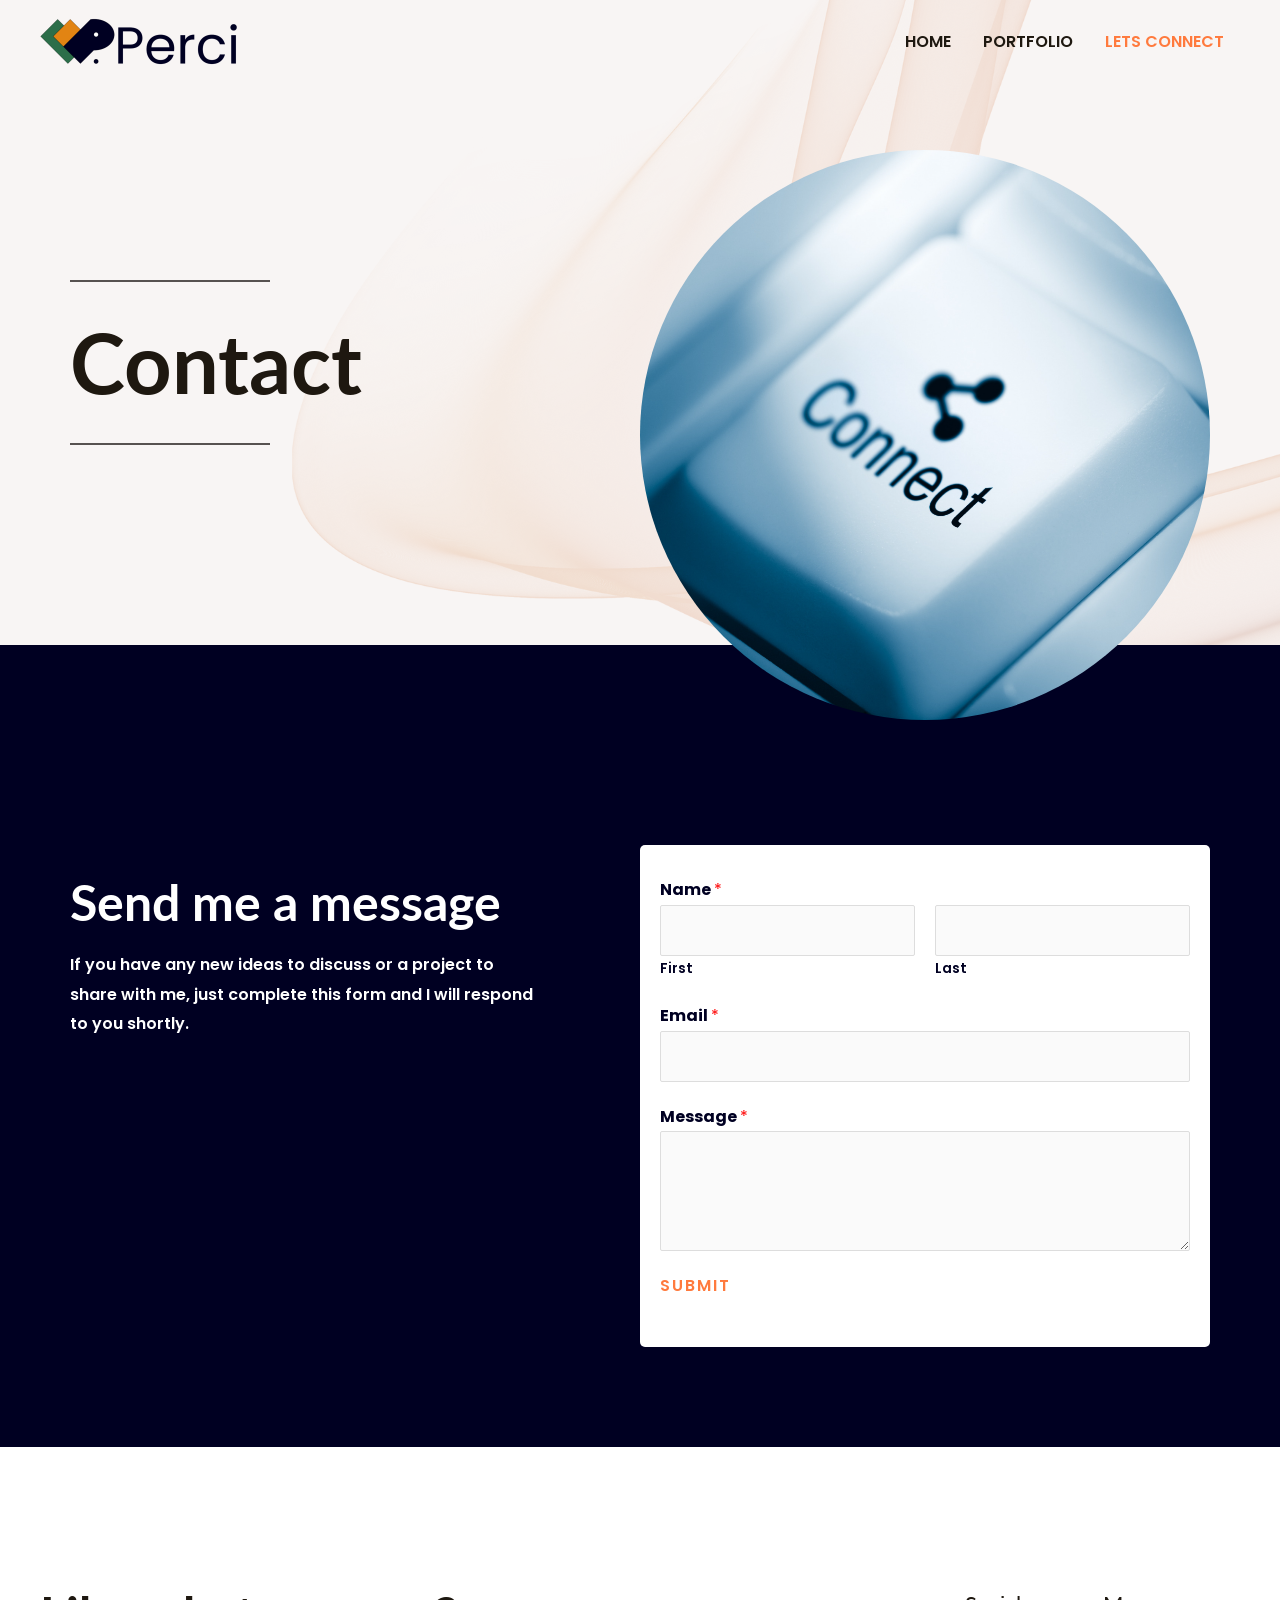
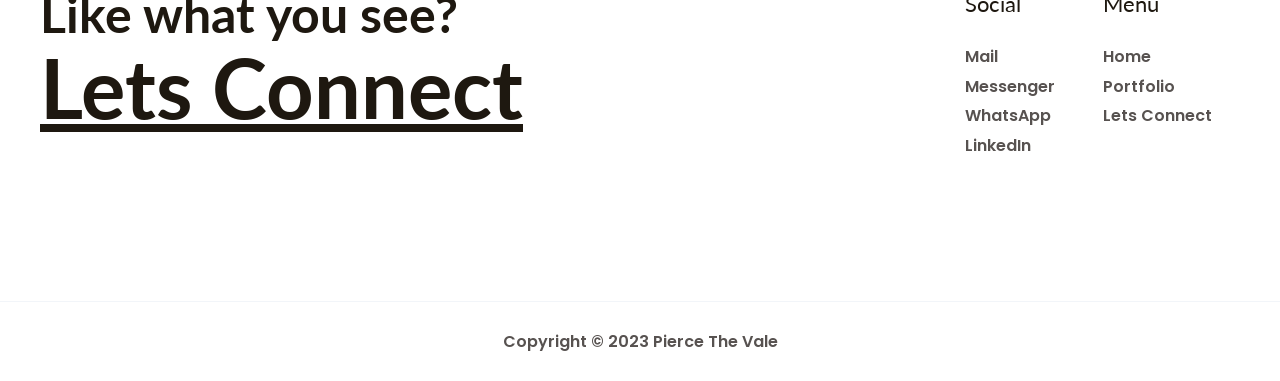
==== commit d4e9da29: "replaced local files" ====
--- a/contact/index.html
+++ b/contact/index.html
@@ -30,7 +30,7 @@
 
 <link rel="stylesheet" id="astra-theme-css-css" href="https://perch248.github.io/piercethevale/wp-content/themes/astra/assets/css/minified/main.min.css" media="all">
 <style id="astra-theme-css-inline-css">
-.ast-no-sidebar .entry-content .alignfull {margin-left: calc( -50vw + 50%);margin-right: calc( -50vw + 50%);max-width: 100vw;width: 100vw;}.ast-no-sidebar .entry-content .alignwide {margin-left: calc(-41vw + 50%);margin-right: calc(-41vw + 50%);max-width: unset;width: unset;}.ast-no-sidebar .entry-content .alignfull .alignfull,.ast-no-sidebar .entry-content .alignfull .alignwide,.ast-no-sidebar .entry-content .alignwide .alignfull,.ast-no-sidebar .entry-content .alignwide .alignwide,.ast-no-sidebar .entry-content .wp-block-column .alignfull,.ast-no-sidebar .entry-content .wp-block-column .alignwide{width: 100%;margin-left: auto;margin-right: auto;}.wp-block-gallery,.blocks-gallery-grid {margin: 0;}.wp-block-separator {max-width: 100px;}.wp-block-separator.is-style-wide,.wp-block-separator.is-style-dots {max-width: none;}.entry-content .has-2-columns .wp-block-column:first-child {padding-right: 10px;}.entry-content .has-2-columns .wp-block-column:last-child {padding-left: 10px;}@media (max-width: 782px) {.entry-content .wp-block-columns .wp-block-column {flex-basis: 100%;}.entry-content .has-2-columns .wp-block-column:first-child {padding-right: 0;}.entry-content .has-2-columns .wp-block-column:last-child {padding-left: 0;}}body .entry-content .wp-block-latest-posts {margin-left: 0;}body .entry-content .wp-block-latest-posts li {list-style: none;}.ast-no-sidebar .ast-container .entry-content .wp-block-latest-posts {margin-left: 0;}.ast-header-break-point .entry-content .alignwide {margin-left: auto;margin-right: auto;}.entry-content .blocks-gallery-item img {margin-bottom: auto;}.wp-block-pullquote {border-top: 4px solid #555d66;border-bottom: 4px solid #555d66;color: #40464d;}:root{--ast-container-default-xlg-padding:6.67em;--ast-container-default-lg-padding:5.67em;--ast-container-default-slg-padding:4.34em;--ast-container-default-md-padding:3.34em;--ast-container-default-sm-padding:6.67em;--ast-container-default-xs-padding:2.4em;--ast-container-default-xxs-padding:1.4em;--ast-code-block-background:#EEEEEE;--ast-comment-inputs-background:#FAFAFA;}html{font-size:100%;}a,.page-title{color:var(--ast-global-color-2);}a:hover,a:focus{color:var(--ast-global-color-1);}body,button,input,select,textarea,.ast-button,.ast-custom-button{font-family:'Lora',serif;font-weight:400;font-size:16px;font-size:1rem;}blockquote{color:var(--ast-global-color-3);}h1,.entry-content h1,h2,.entry-content h2,h3,.entry-content h3,h4,.entry-content h4,h5,.entry-content h5,h6,.entry-content h6,.site-title,.site-title a{font-family:'Lato',sans-serif;font-weight:700;}.site-title{font-size:35px;font-size:2.1875rem;display:none;}header .custom-logo-link img{max-width:200px;}.astra-logo-svg{width:200px;}.site-header .site-description{font-size:15px;font-size:0.9375rem;display:none;}.entry-title{font-size:30px;font-size:1.875rem;}h1,.entry-content h1{font-size:83px;font-size:5.1875rem;font-weight:700;font-family:'Lato',sans-serif;line-height:1.1em;}h2,.entry-content h2{font-size:50px;font-size:3.125rem;font-weight:700;font-family:'Lato',sans-serif;line-height:1.1em;}h3,.entry-content h3{font-size:35px;font-size:2.1875rem;font-weight:700;font-family:'Lato',sans-serif;line-height:1.2em;}h4,.entry-content h4{font-size:22px;font-size:1.375rem;font-family:'Lato',sans-serif;}h5,.entry-content h5{font-size:20px;font-size:1.25rem;font-family:'Lato',sans-serif;}h6,.entry-content h6{font-size:17px;font-size:1.0625rem;font-family:'Lato',sans-serif;}::selection{background-color:var(--ast-global-color-0);color:#000000;}body,h1,.entry-title a,.entry-content h1,h2,.entry-content h2,h3,.entry-content h3,h4,.entry-content h4,h5,.entry-content h5,h6,.entry-content h6{color:var(--ast-global-color-3);}.tagcloud a:hover,.tagcloud a:focus,.tagcloud a.current-item{color:#ffffff;border-color:var(--ast-global-color-2);background-color:var(--ast-global-color-2);}input:focus,input[type="text"]:focus,input[type="email"]:focus,input[type="url"]:focus,input[type="password"]:focus,input[type="reset"]:focus,input[type="search"]:focus,textarea:focus{border-color:var(--ast-global-color-2);}input[type="radio"]:checked,input[type=reset],input[type="checkbox"]:checked,input[type="checkbox"]:hover:checked,input[type="checkbox"]:focus:checked,input[type=range]::-webkit-slider-thumb{border-color:var(--ast-global-color-2);background-color:var(--ast-global-color-2);box-shadow:none;}.site-footer a:hover + .post-count,.site-footer a:focus + .post-count{background:var(--ast-global-color-2);border-color:var(--ast-global-color-2);}.single .nav-links .nav-previous,.single .nav-links .nav-next{color:var(--ast-global-color-2);}.entry-meta,.entry-meta *{line-height:1.45;color:var(--ast-global-color-2);}.entry-meta a:hover,.entry-meta a:hover *,.entry-meta a:focus,.entry-meta a:focus *,.page-links > .page-link,.page-links .page-link:hover,.post-navigation a:hover{color:var(--ast-global-color-1);}#cat option,.secondary .calendar_wrap thead a,.secondary .calendar_wrap thead a:visited{color:var(--ast-global-color-2);}.secondary .calendar_wrap #today,.ast-progress-val span{background:var(--ast-global-color-2);}.secondary a:hover + .post-count,.secondary a:focus + .post-count{background:var(--ast-global-color-2);border-color:var(--ast-global-color-2);}.calendar_wrap #today > a{color:#ffffff;}.page-links .page-link,.single .post-navigation a{color:var(--ast-global-color-2);}.widget-title{font-size:22px;font-size:1.375rem;color:var(--ast-global-color-3);}.site-logo-img img{ transition:all 0.2s linear;}.ast-page-builder-template .hentry {margin: 0;}.ast-page-builder-template .site-content > .ast-container {max-width: 100%;padding: 0;}.ast-page-builder-template .site-content #primary {padding: 0;margin: 0;}.ast-page-builder-template .no-results {text-align: center;margin: 4em auto;}.ast-page-builder-template .ast-pagination {padding: 2em;}.ast-page-builder-template .entry-header.ast-no-title.ast-no-thumbnail {margin-top: 0;}.ast-page-builder-template .entry-header.ast-header-without-markup {margin-top: 0;margin-bottom: 0;}.ast-page-builder-template .entry-header.ast-no-title.ast-no-meta {margin-bottom: 0;}.ast-page-builder-template.single .post-navigation {padding-bottom: 2em;}.ast-page-builder-template.single-post .site-content > .ast-container {max-width: 100%;}.ast-page-builder-template .entry-header {margin-top: 4em;margin-left: auto;margin-right: auto;padding-left: 20px;padding-right: 20px;}.single.ast-page-builder-template .entry-header {padding-left: 20px;padding-right: 20px;}.ast-page-builder-template .ast-archive-description {margin: 4em auto 0;padding-left: 20px;padding-right: 20px;}.ast-page-builder-template.ast-no-sidebar .entry-content .alignwide {margin-left: 0;margin-right: 0;}@media (max-width:921px){#ast-desktop-header{display:none;}}@media (min-width:921px){#ast-mobile-header{display:none;}}.wp-block-buttons.aligncenter{justify-content:center;}@media (max-width:921px){.ast-theme-transparent-header #primary,.ast-theme-transparent-header #secondary{padding:0;}}@media (max-width:921px){.ast-plain-container.ast-no-sidebar #primary{padding:0;}}.ast-plain-container.ast-no-sidebar #primary{margin-top:0;margin-bottom:0;}@media (min-width:1200px){.wp-block-group .has-background{padding:20px;}}@media (min-width:1200px){.ast-no-sidebar.ast-separate-container .entry-content .wp-block-group.alignwide,.ast-no-sidebar.ast-separate-container .entry-content .wp-block-cover.alignwide{margin-left:-20px;margin-right:-20px;padding-left:20px;padding-right:20px;}.ast-no-sidebar.ast-separate-container .entry-content .wp-block-cover.alignfull,.ast-no-sidebar.ast-separate-container .entry-content .wp-block-group.alignfull{margin-left:-6.67em;margin-right:-6.67em;padding-left:6.67em;padding-right:6.67em;}}@media (min-width:1200px){.wp-block-cover-image.alignwide .wp-block-cover__inner-container,.wp-block-cover.alignwide .wp-block-cover__inner-container,.wp-block-cover-image.alignfull .wp-block-cover__inner-container,.wp-block-cover.alignfull .wp-block-cover__inner-container{width:100%;}}.wp-block-columns{margin-bottom:unset;}.wp-block-image.size-full{margin:2rem 0;}.wp-block-separator.has-background{padding:0;}.wp-block-gallery{margin-bottom:1.6em;}.wp-block-group{padding-top:4em;padding-bottom:4em;}.wp-block-group__inner-container .wp-block-columns:last-child,.wp-block-group__inner-container :last-child,.wp-block-table table{margin-bottom:0;}.blocks-gallery-grid{width:100%;}.wp-block-navigation-link__content{padding:5px 0;}.wp-block-group .wp-block-group .has-text-align-center,.wp-block-group .wp-block-column .has-text-align-center{max-width:100%;}.has-text-align-center{margin:0 auto;}@media (min-width:1200px){.wp-block-cover__inner-container,.alignwide .wp-block-group__inner-container,.alignfull .wp-block-group__inner-container{max-width:1200px;margin:0 auto;}.wp-block-group.alignnone,.wp-block-group.aligncenter,.wp-block-group.alignleft,.wp-block-group.alignright,.wp-block-group.alignwide,.wp-block-columns.alignwide{margin:2rem 0 1rem 0;}}@media (max-width:1200px){.wp-block-group{padding:3em;}.wp-block-group .wp-block-group{padding:1.5em;}.wp-block-columns,.wp-block-column{margin:1rem 0;}}@media (min-width:921px){.wp-block-columns .wp-block-group{padding:2em;}}@media (max-width:544px){.wp-block-cover-image .wp-block-cover__inner-container,.wp-block-cover .wp-block-cover__inner-container{width:unset;}.wp-block-cover,.wp-block-cover-image{padding:2em 0;}.wp-block-group,.wp-block-cover{padding:2em;}.wp-block-media-text__media img,.wp-block-media-text__media video{width:unset;max-width:100%;}.wp-block-media-text.has-background .wp-block-media-text__content{padding:1em;}}.wp-block-image.aligncenter{margin-left:auto;margin-right:auto;}.wp-block-table.aligncenter{margin-left:auto;margin-right:auto;}@media (min-width:544px){.entry-content .wp-block-media-text.has-media-on-the-right .wp-block-media-text__content{padding:0 8% 0 0;}.entry-content .wp-block-media-text .wp-block-media-text__content{padding:0 0 0 8%;}.ast-plain-container .site-content .entry-content .has-custom-content-position.is-position-bottom-left > *,.ast-plain-container .site-content .entry-content .has-custom-content-position.is-position-bottom-right > *,.ast-plain-container .site-content .entry-content .has-custom-content-position.is-position-top-left > *,.ast-plain-container .site-content .entry-content .has-custom-content-position.is-position-top-right > *,.ast-plain-container .site-content .entry-content .has-custom-content-position.is-position-center-right > *,.ast-plain-container .site-content .entry-content .has-custom-content-position.is-position-center-left > *{margin:0;}}@media (max-width:544px){.entry-content .wp-block-media-text .wp-block-media-text__content{padding:8% 0;}.wp-block-media-text .wp-block-media-text__media img{width:auto;max-width:100%;}}.wp-block-button.is-style-outline .wp-block-button__link{border-color:rgba(0,0,0,0);border-top-width:2px;border-right-width:2px;border-bottom-width:2px;border-left-width:2px;}.wp-block-button.is-style-outline > .wp-block-button__link:not(.has-text-color),.wp-block-button.wp-block-button__link.is-style-outline:not(.has-text-color){color:rgba(0,0,0,0);}.wp-block-button.is-style-outline .wp-block-button__link:hover,.wp-block-button.is-style-outline .wp-block-button__link:focus{color:var(--ast-global-color-2) !important;background-color:rgba(0,0,0,0);border-color:rgba(0,0,0,0);}.post-page-numbers.current .page-link,.ast-pagination .page-numbers.current{color:#000000;border-color:var(--ast-global-color-0);background-color:var(--ast-global-color-0);border-radius:2px;}@media (max-width:921px){.wp-block-button.is-style-outline .wp-block-button__link{padding-top:calc(15px - 2px);padding-right:calc(30px - 2px);padding-bottom:calc(15px - 2px);padding-left:calc(30px - 2px);}}@media (max-width:544px){.wp-block-button.is-style-outline .wp-block-button__link{padding-top:calc(15px - 2px);padding-right:calc(30px - 2px);padding-bottom:calc(15px - 2px);padding-left:calc(30px - 2px);}}@media (min-width:544px){.entry-content > .alignleft{margin-right:20px;}.entry-content > .alignright{margin-left:20px;}.wp-block-group.has-background{padding:20px;}}@media (max-width:921px){.ast-separate-container #primary,.ast-separate-container #secondary{padding:1.5em 0;}#primary,#secondary{padding:1.5em 0;margin:0;}.ast-left-sidebar #content > .ast-container{display:flex;flex-direction:column-reverse;width:100%;}.ast-separate-container .ast-article-post,.ast-separate-container .ast-article-single{padding:1.5em 2.14em;}.ast-author-box img.avatar{margin:20px 0 0 0;}}@media (min-width:922px){.ast-separate-container.ast-right-sidebar #primary,.ast-separate-container.ast-left-sidebar #primary{border:0;}.search-no-results.ast-separate-container #primary{margin-bottom:4em;}}.elementor-button-wrapper .elementor-button{border-style:solid;text-decoration:none;border-top-width:0;border-right-width:0;border-left-width:0;border-bottom-width:0;}body .elementor-button.elementor-size-sm,body .elementor-button.elementor-size-xs,body .elementor-button.elementor-size-md,body .elementor-button.elementor-size-lg,body .elementor-button.elementor-size-xl,body .elementor-button{border-radius:2px;padding-top:0px;padding-right:0px;padding-bottom:0px;padding-left:0px;}.elementor-button-wrapper .elementor-button{border-color:rgba(0,0,0,0);background-color:rgba(0,0,0,0);}.elementor-button-wrapper .elementor-button:hover,.elementor-button-wrapper .elementor-button:focus{color:var(--ast-global-color-2);background-color:rgba(0,0,0,0);border-color:rgba(0,0,0,0);}.wp-block-button .wp-block-button__link ,.elementor-button-wrapper .elementor-button,.elementor-button-wrapper .elementor-button:visited{color:var(--ast-global-color-0);}.elementor-button-wrapper .elementor-button{font-size:16px;font-size:1rem;line-height:1em;text-transform:uppercase;letter-spacing:2px;}body .elementor-button.elementor-size-sm,body .elementor-button.elementor-size-xs,body .elementor-button.elementor-size-md,body .elementor-button.elementor-size-lg,body .elementor-button.elementor-size-xl,body .elementor-button{font-size:16px;font-size:1rem;}.wp-block-button .wp-block-button__link:hover,.wp-block-button .wp-block-button__link:focus{color:var(--ast-global-color-2);background-color:rgba(0,0,0,0);border-color:rgba(0,0,0,0);}.elementor-widget-heading h1.elementor-heading-title{line-height:1.1em;}.elementor-widget-heading h2.elementor-heading-title{line-height:1.1em;}.elementor-widget-heading h3.elementor-heading-title{line-height:1.2em;}.wp-block-button .wp-block-button__link{border:none;background-color:rgba(0,0,0,0);color:var(--ast-global-color-0);font-family:inherit;font-weight:inherit;line-height:1em;text-transform:uppercase;letter-spacing:2px;font-size:16px;font-size:1rem;border-radius:2px;padding:15px 30px;}.wp-block-button.is-style-outline .wp-block-button__link{border-style:solid;border-top-width:2px;border-right-width:2px;border-left-width:2px;border-bottom-width:2px;border-color:rgba(0,0,0,0);padding-top:calc(15px - 2px);padding-right:calc(30px - 2px);padding-bottom:calc(15px - 2px);padding-left:calc(30px - 2px);}@media (max-width:921px){.wp-block-button .wp-block-button__link{border:none;padding:15px 30px;}.wp-block-button.is-style-outline .wp-block-button__link{padding-top:calc(15px - 2px);padding-right:calc(30px - 2px);padding-bottom:calc(15px - 2px);padding-left:calc(30px - 2px);}}@media (max-width:544px){.wp-block-button .wp-block-button__link{border:none;padding:15px 30px;}.wp-block-button.is-style-outline .wp-block-button__link{padding-top:calc(15px - 2px);padding-right:calc(30px - 2px);padding-bottom:calc(15px - 2px);padding-left:calc(30px - 2px);}}.menu-toggle,button,.ast-button,.ast-custom-button,.button,input#submit,input[type="button"],input[type="submit"],input[type="reset"]{border-style:solid;border-top-width:0;border-right-width:0;border-left-width:0;border-bottom-width:0;color:var(--ast-global-color-0);border-color:rgba(0,0,0,0);background-color:rgba(0,0,0,0);border-radius:2px;padding-top:0px;padding-right:0px;padding-bottom:0px;padding-left:0px;font-family:inherit;font-weight:inherit;font-size:16px;font-size:1rem;line-height:1em;text-transform:uppercase;letter-spacing:2px;}button:focus,.menu-toggle:hover,button:hover,.ast-button:hover,.ast-custom-button:hover .button:hover,.ast-custom-button:hover ,input[type=reset]:hover,input[type=reset]:focus,input#submit:hover,input#submit:focus,input[type="button"]:hover,input[type="button"]:focus,input[type="submit"]:hover,input[type="submit"]:focus{color:var(--ast-global-color-2);background-color:rgba(0,0,0,0);border-color:rgba(0,0,0,0);}@media (min-width:544px){.ast-container{max-width:100%;}}@media (max-width:544px){.ast-separate-container .ast-article-post,.ast-separate-container .ast-article-single,.ast-separate-container .comments-title,.ast-separate-container .ast-archive-description{padding:1.5em 1em;}.ast-separate-container #content .ast-container{padding-left:0.54em;padding-right:0.54em;}.ast-separate-container .ast-comment-list li.depth-1{padding:1.5em 1em;margin-bottom:1.5em;}.ast-separate-container .ast-comment-list .bypostauthor{padding:.5em;}.ast-search-menu-icon.ast-dropdown-active .search-field{width:170px;}}@media (max-width:921px){.ast-mobile-header-stack .main-header-bar .ast-search-menu-icon{display:inline-block;}.ast-header-break-point.ast-header-custom-item-outside .ast-mobile-header-stack .main-header-bar .ast-search-icon{margin:0;}.ast-comment-avatar-wrap img{max-width:2.5em;}.ast-separate-container .ast-comment-list li.depth-1{padding:1.5em 2.14em;}.ast-separate-container .comment-respond{padding:2em 2.14em;}.ast-comment-meta{padding:0 1.8888em 1.3333em;}}body,.ast-separate-container{background-color:var(--ast-global-color-4);;background-image:none;;}.ast-no-sidebar.ast-separate-container .entry-content .alignfull {margin-left: -6.67em;margin-right: -6.67em;width: auto;}@media (max-width: 1200px) {.ast-no-sidebar.ast-separate-container .entry-content .alignfull {margin-left: -2.4em;margin-right: -2.4em;}}@media (max-width: 768px) {.ast-no-sidebar.ast-separate-container .entry-content .alignfull {margin-left: -2.14em;margin-right: -2.14em;}}@media (max-width: 544px) {.ast-no-sidebar.ast-separate-container .entry-content .alignfull {margin-left: -1em;margin-right: -1em;}}.ast-no-sidebar.ast-separate-container .entry-content .alignwide {margin-left: -20px;margin-right: -20px;}.ast-no-sidebar.ast-separate-container .entry-content .wp-block-column .alignfull,.ast-no-sidebar.ast-separate-container .entry-content .wp-block-column .alignwide {margin-left: auto;margin-right: auto;width: 100%;}@media (max-width:921px){.site-title{display:none;}.site-header .site-description{display:none;}.entry-title{font-size:30px;}h1,.entry-content h1{font-size:60px;}h2,.entry-content h2{font-size:43px;}h3,.entry-content h3{font-size:30px;}}@media (max-width:544px){.site-title{display:none;}.site-header .site-description{display:none;}.entry-title{font-size:30px;}h1,.entry-content h1{font-size:45px;}h2,.entry-content h2{font-size:35px;}h3,.entry-content h3{font-size:20px;}header .custom-logo-link img,.ast-header-break-point .site-branding img,.ast-header-break-point .custom-logo-link img{max-width:100px;}.astra-logo-svg{width:100px;}.ast-header-break-point .site-logo-img .custom-mobile-logo-link img{max-width:100px;}}@media (max-width:921px){html{font-size:91.2%;}}@media (max-width:544px){html{font-size:91.2%;}}@media (min-width:922px){.ast-container{max-width:1240px;}}@media (min-width:922px){.site-content .ast-container{display:flex;}}@media (max-width:921px){.site-content .ast-container{flex-direction:column;}}@media (min-width:922px){.main-header-menu .sub-menu .menu-item.ast-left-align-sub-menu:hover > .sub-menu,.main-header-menu .sub-menu .menu-item.ast-left-align-sub-menu.focus > .sub-menu{margin-left:-0px;}}.ast-theme-transparent-header [data-section="section-header-mobile-trigger"] .ast-button-wrap .mobile-menu-toggle-icon .ast-mobile-svg{fill:var(--ast-global-color-2);}.ast-theme-transparent-header [data-section="section-header-mobile-trigger"] .ast-button-wrap .mobile-menu-wrap .mobile-menu{color:var(--ast-global-color-2);}.ast-theme-transparent-header [data-section="section-header-mobile-trigger"] .ast-button-wrap .ast-mobile-menu-trigger-minimal{background:transparent;}blockquote {padding: 1.2em;}:root .has-ast-global-color-0-color{color:var(--ast-global-color-0);}:root .has-ast-global-color-0-background-color{background-color:var(--ast-global-color-0);}:root .wp-block-button .has-ast-global-color-0-color{color:var(--ast-global-color-0);}:root .wp-block-button .has-ast-global-color-0-background-color{background-color:var(--ast-global-color-0);}:root .has-ast-global-color-1-color{color:var(--ast-global-color-1);}:root .has-ast-global-color-1-background-color{background-color:var(--ast-global-color-1);}:root .wp-block-button .has-ast-global-color-1-color{color:var(--ast-global-color-1);}:root .wp-block-button .has-ast-global-color-1-background-color{background-color:var(--ast-global-color-1);}:root .has-ast-global-color-2-color{color:var(--ast-global-color-2);}:root .has-ast-global-color-2-background-color{background-color:var(--ast-global-color-2);}:root .wp-block-button .has-ast-global-color-2-color{color:var(--ast-global-color-2);}:root .wp-block-button .has-ast-global-color-2-background-color{background-color:var(--ast-global-color-2);}:root .has-ast-global-color-3-color{color:var(--ast-global-color-3);}:root .has-ast-global-color-3-background-color{background-color:var(--ast-global-color-3);}:root .wp-block-button .has-ast-global-color-3-color{color:var(--ast-global-color-3);}:root .wp-block-button .has-ast-global-color-3-background-color{background-color:var(--ast-global-color-3);}:root .has-ast-global-color-4-color{color:var(--ast-global-color-4);}:root .has-ast-global-color-4-background-color{background-color:var(--ast-global-color-4);}:root .wp-block-button .has-ast-global-color-4-color{color:var(--ast-global-color-4);}:root .wp-block-button .has-ast-global-color-4-background-color{background-color:var(--ast-global-color-4);}:root .has-ast-global-color-5-color{color:var(--ast-global-color-5);}:root .has-ast-global-color-5-background-color{background-color:var(--ast-global-color-5);}:root .wp-block-button .has-ast-global-color-5-color{color:var(--ast-global-color-5);}:root .wp-block-button .has-ast-global-color-5-background-color{background-color:var(--ast-global-color-5);}:root .has-ast-global-color-6-color{color:var(--ast-global-color-6);}:root .has-ast-global-color-6-background-color{background-color:var(--ast-global-color-6);}:root .wp-block-button .has-ast-global-color-6-color{color:var(--ast-global-color-6);}:root .wp-block-button .has-ast-global-color-6-background-color{background-color:var(--ast-global-color-6);}:root .has-ast-global-color-7-color{color:var(--ast-global-color-7);}:root .has-ast-global-color-7-background-color{background-color:var(--ast-global-color-7);}:root .wp-block-button .has-ast-global-color-7-color{color:var(--ast-global-color-7);}:root .wp-block-button .has-ast-global-color-7-background-color{background-color:var(--ast-global-color-7);}:root .has-ast-global-color-8-color{color:var(--ast-global-color-8);}:root .has-ast-global-color-8-background-color{background-color:var(--ast-global-color-8);}:root .wp-block-button .has-ast-global-color-8-color{color:var(--ast-global-color-8);}:root .wp-block-button .has-ast-global-color-8-background-color{background-color:var(--ast-global-color-8);}:root{--ast-global-color-0:#FF7A3D;--ast-global-color-1:#FF5100;--ast-global-color-2:#1E1810;--ast-global-color-3:#575250;--ast-global-color-4:#F8F5F4;--ast-global-color-5:#FFFFFF;--ast-global-color-6:#000000;--ast-global-color-7:#4B4F58;--ast-global-color-8:#F6F7F8;}:root {--ast-border-color : #dddddd;}.ast-single-entry-banner {-js-display: flex;display: flex;flex-direction: column;justify-content: center;text-align: center;position: relative;background: #eeeeee;}.ast-single-entry-banner[data-banner-layout="layout-1"] {max-width: 1200px;background: inherit;padding: 20px 0;}.ast-single-entry-banner[data-banner-width-type="custom"] {margin: 0 auto;width: 100%;}.ast-single-entry-banner + .site-content .entry-header {margin-bottom: 0;}header.entry-header .entry-title{font-size:30px;font-size:1.875rem;}header.entry-header > *:not(:last-child){margin-bottom:10px;}.ast-archive-entry-banner {-js-display: flex;display: flex;flex-direction: column;justify-content: center;text-align: center;position: relative;background: #eeeeee;}.ast-archive-entry-banner[data-banner-width-type="custom"] {margin: 0 auto;width: 100%;}.ast-archive-entry-banner[data-banner-layout="layout-1"] {background: inherit;padding: 20px 0;text-align: left;}body.archive .ast-archive-description{max-width:1200px;width:100%;text-align:left;padding-top:3em;padding-right:3em;padding-bottom:3em;padding-left:3em;}body.archive .ast-archive-description .ast-archive-title,body.archive .ast-archive-description .ast-archive-title *{font-size:40px;font-size:2.5rem;}body.archive .ast-archive-description > *:not(:last-child){margin-bottom:10px;}@media (max-width:921px){body.archive .ast-archive-description{text-align:left;}}@media (max-width:544px){body.archive .ast-archive-description{text-align:left;}}.ast-theme-transparent-header #masthead .site-logo-img .transparent-custom-logo .astra-logo-svg{width:150px;}.ast-theme-transparent-header #masthead .site-logo-img .transparent-custom-logo img{ max-width:150px;}@media (max-width:921px){.ast-theme-transparent-header #masthead .site-logo-img .transparent-custom-logo .astra-logo-svg{width:120px;}.ast-theme-transparent-header #masthead .site-logo-img .transparent-custom-logo img{ max-width:120px;}}@media (max-width:543px){.ast-theme-transparent-header #masthead .site-logo-img .transparent-custom-logo .astra-logo-svg{width:100px;}.ast-theme-transparent-header #masthead .site-logo-img .transparent-custom-logo img{ max-width:100px;}}@media (min-width:921px){.ast-theme-transparent-header #masthead{position:absolute;left:0;right:0;}.ast-theme-transparent-header .main-header-bar,.ast-theme-transparent-header.ast-header-break-point .main-header-bar{background:none;}body.elementor-editor-active.ast-theme-transparent-header #masthead,.fl-builder-edit .ast-theme-transparent-header #masthead,body.vc_editor.ast-theme-transparent-header #masthead,body.brz-ed.ast-theme-transparent-header #masthead{z-index:0;}.ast-header-break-point.ast-replace-site-logo-transparent.ast-theme-transparent-header .custom-mobile-logo-link{display:none;}.ast-header-break-point.ast-replace-site-logo-transparent.ast-theme-transparent-header .transparent-custom-logo{display:inline-block;}.ast-theme-transparent-header .ast-above-header,.ast-theme-transparent-header .ast-above-header.ast-above-header-bar{background-image:none;background-color:transparent;}.ast-theme-transparent-header .ast-below-header{background-image:none;background-color:transparent;}}.ast-theme-transparent-header .ast-builder-menu .main-header-menu,.ast-theme-transparent-header .ast-builder-menu .main-header-menu .menu-link,.ast-theme-transparent-header [CLASS*="ast-builder-menu-"] .main-header-menu .menu-item > .menu-link,.ast-theme-transparent-header .ast-masthead-custom-menu-items,.ast-theme-transparent-header .ast-masthead-custom-menu-items a,.ast-theme-transparent-header .ast-builder-menu .main-header-menu .menu-item > .ast-menu-toggle,.ast-theme-transparent-header .ast-builder-menu .main-header-menu .menu-item > .ast-menu-toggle,.ast-theme-transparent-header .ast-above-header-navigation a,.ast-header-break-point.ast-theme-transparent-header .ast-above-header-navigation a,.ast-header-break-point.ast-theme-transparent-header .ast-above-header-navigation > ul.ast-above-header-menu > .menu-item-has-children:not(.current-menu-item) > .ast-menu-toggle,.ast-theme-transparent-header .ast-below-header-menu,.ast-theme-transparent-header .ast-below-header-menu a,.ast-header-break-point.ast-theme-transparent-header .ast-below-header-menu a,.ast-header-break-point.ast-theme-transparent-header .ast-below-header-menu,.ast-theme-transparent-header .main-header-menu .menu-link{color:var(--ast-global-color-2);}.ast-theme-transparent-header .ast-builder-menu .main-header-menu .menu-item:hover > .menu-link,.ast-theme-transparent-header .ast-builder-menu .main-header-menu .menu-item:hover > .ast-menu-toggle,.ast-theme-transparent-header .ast-builder-menu .main-header-menu .ast-masthead-custom-menu-items a:hover,.ast-theme-transparent-header .ast-builder-menu .main-header-menu .focus > .menu-link,.ast-theme-transparent-header .ast-builder-menu .main-header-menu .focus > .ast-menu-toggle,.ast-theme-transparent-header .ast-builder-menu .main-header-menu .current-menu-item > .menu-link,.ast-theme-transparent-header .ast-builder-menu .main-header-menu .current-menu-ancestor > .menu-link,.ast-theme-transparent-header .ast-builder-menu .main-header-menu .current-menu-item > .ast-menu-toggle,.ast-theme-transparent-header .ast-builder-menu .main-header-menu .current-menu-ancestor > .ast-menu-toggle,.ast-theme-transparent-header [CLASS*="ast-builder-menu-"] .main-header-menu .current-menu-item > .menu-link,.ast-theme-transparent-header [CLASS*="ast-builder-menu-"] .main-header-menu .current-menu-ancestor > .menu-link,.ast-theme-transparent-header [CLASS*="ast-builder-menu-"] .main-header-menu .current-menu-item > .ast-menu-toggle,.ast-theme-transparent-header [CLASS*="ast-builder-menu-"] .main-header-menu .current-menu-ancestor > .ast-menu-toggle,.ast-theme-transparent-header .main-header-menu .menu-item:hover > .menu-link,.ast-theme-transparent-header .main-header-menu .current-menu-item > .menu-link,.ast-theme-transparent-header .main-header-menu .current-menu-ancestor > .menu-link{color:var(--ast-global-color-0);}@media (max-width:921px){.ast-theme-transparent-header #masthead{position:absolute;left:0;right:0;}.ast-theme-transparent-header .main-header-bar,.ast-theme-transparent-header.ast-header-break-point .main-header-bar{background:none;}body.elementor-editor-active.ast-theme-transparent-header #masthead,.fl-builder-edit .ast-theme-transparent-header #masthead,body.vc_editor.ast-theme-transparent-header #masthead,body.brz-ed.ast-theme-transparent-header #masthead{z-index:0;}.ast-header-break-point.ast-replace-site-logo-transparent.ast-theme-transparent-header .custom-mobile-logo-link{display:none;}.ast-header-break-point.ast-replace-site-logo-transparent.ast-theme-transparent-header .transparent-custom-logo{display:inline-block;}.ast-theme-transparent-header .ast-above-header,.ast-theme-transparent-header .ast-above-header.ast-above-header-bar{background-image:none;background-color:transparent;}.ast-theme-transparent-header .ast-below-header{background-image:none;background-color:transparent;}}.ast-theme-transparent-header #ast-desktop-header > [CLASS*="-header-wrap"]:nth-last-child(2) > [CLASS*="-header-bar"],.ast-theme-transparent-header.ast-header-break-point #ast-mobile-header > [CLASS*="-header-wrap"]:nth-last-child(2) > [CLASS*="-header-bar"]{border-bottom-style:none;}.ast-breadcrumbs .trail-browse,.ast-breadcrumbs .trail-items,.ast-breadcrumbs .trail-items li{display:inline-block;margin:0;padding:0;border:none;background:inherit;text-indent:0;}.ast-breadcrumbs .trail-browse{font-size:inherit;font-style:inherit;font-weight:inherit;color:inherit;}.ast-breadcrumbs .trail-items{list-style:none;}.trail-items li::after{padding:0 0.3em;content:"\00bb";}.trail-items li:last-of-type::after{display:none;}h1,.entry-content h1,h2,.entry-content h2,h3,.entry-content h3,h4,.entry-content h4,h5,.entry-content h5,h6,.entry-content h6{color:var(--ast-global-color-2);}@media (max-width:921px){.ast-builder-grid-row-container.ast-builder-grid-row-tablet-3-firstrow .ast-builder-grid-row > *:first-child,.ast-builder-grid-row-container.ast-builder-grid-row-tablet-3-lastrow .ast-builder-grid-row > *:last-child{grid-column:1 / -1;}}@media (max-width:544px){.ast-builder-grid-row-container.ast-builder-grid-row-mobile-3-firstrow .ast-builder-grid-row > *:first-child,.ast-builder-grid-row-container.ast-builder-grid-row-mobile-3-lastrow .ast-builder-grid-row > *:last-child{grid-column:1 / -1;}}.ast-builder-layout-element[data-section="title_tagline"]{display:flex;}@media (max-width:921px){.ast-header-break-point .ast-builder-layout-element[data-section="title_tagline"]{display:flex;}}@media (max-width:544px){.ast-header-break-point .ast-builder-layout-element[data-section="title_tagline"]{display:flex;}}.ast-builder-menu-1{font-family:inherit;font-weight:inherit;text-transform:uppercase;}.ast-builder-menu-1 .sub-menu,.ast-builder-menu-1 .inline-on-mobile .sub-menu{border-top-width:2px;border-bottom-width:0px;border-right-width:0px;border-left-width:0px;border-color:var(--ast-global-color-0);border-style:solid;border-radius:0px;}.ast-builder-menu-1 .main-header-menu > .menu-item > .sub-menu,.ast-builder-menu-1 .main-header-menu > .menu-item > .astra-full-megamenu-wrapper{margin-top:0px;}.ast-desktop .ast-builder-menu-1 .main-header-menu > .menu-item > .sub-menu:before,.ast-desktop .ast-builder-menu-1 .main-header-menu > .menu-item > .astra-full-megamenu-wrapper:before{height:calc( 0px + 5px );}.ast-desktop .ast-builder-menu-1 .menu-item .sub-menu .menu-link{border-style:none;}@media (max-width:921px){.ast-header-break-point .ast-builder-menu-1 .menu-item.menu-item-has-children > .ast-menu-toggle{top:0;}.ast-builder-menu-1 .menu-item-has-children > .menu-link:after{content:unset;}.ast-builder-menu-1 .main-header-menu > .menu-item > .sub-menu,.ast-builder-menu-1 .main-header-menu > .menu-item > .astra-full-megamenu-wrapper{margin-top:0;}}@media (max-width:544px){.ast-header-break-point .ast-builder-menu-1 .menu-item.menu-item-has-children > .ast-menu-toggle{top:0;}.ast-builder-menu-1 .main-header-menu > .menu-item > .sub-menu,.ast-builder-menu-1 .main-header-menu > .menu-item > .astra-full-megamenu-wrapper{margin-top:0;}}.ast-builder-menu-1{display:flex;}@media (max-width:921px){.ast-header-break-point .ast-builder-menu-1{display:flex;}}@media (max-width:544px){.ast-header-break-point .ast-builder-menu-1{display:flex;}}.ast-desktop .ast-menu-hover-style-underline > .menu-item > .menu-link:before,.ast-desktop .ast-menu-hover-style-overline > .menu-item > .menu-link:before {content: "";position: absolute;width: 100%;right: 50%;height: 1px;background-color: transparent;transform: scale(0,0) translate(-50%,0);transition: transform .3s ease-in-out,color .0s ease-in-out;}.ast-desktop .ast-menu-hover-style-underline > .menu-item:hover > .menu-link:before,.ast-desktop .ast-menu-hover-style-overline > .menu-item:hover > .menu-link:before {width: calc(100% - 1.2em);background-color: currentColor;transform: scale(1,1) translate(50%,0);}.ast-desktop .ast-menu-hover-style-underline > .menu-item > .menu-link:before {bottom: 0;}.ast-desktop .ast-menu-hover-style-overline > .menu-item > .menu-link:before {top: 0;}.ast-desktop .ast-menu-hover-style-zoom > .menu-item > .menu-link:hover {transition: all .3s ease;transform: scale(1.2);}.site-below-footer-wrap{padding-top:20px;padding-bottom:20px;}.site-below-footer-wrap[data-section="section-below-footer-builder"]{background-color:rgba(255,255,255,0);;background-image:none;;min-height:80px;border-style:solid;border-width:0px;border-top-width:1px;border-top-color:rgba(8,63,135,0.05);}.site-below-footer-wrap[data-section="section-below-footer-builder"] .ast-builder-grid-row{max-width:1200px;margin-left:auto;margin-right:auto;}.site-below-footer-wrap[data-section="section-below-footer-builder"] .ast-builder-grid-row,.site-below-footer-wrap[data-section="section-below-footer-builder"] .site-footer-section{align-items:flex-start;}.site-below-footer-wrap[data-section="section-below-footer-builder"].ast-footer-row-inline .site-footer-section{display:flex;margin-bottom:0;}.ast-builder-grid-row-full .ast-builder-grid-row{grid-template-columns:1fr;}@media (max-width:921px){.site-below-footer-wrap[data-section="section-below-footer-builder"].ast-footer-row-tablet-inline .site-footer-section{display:flex;margin-bottom:0;}.site-below-footer-wrap[data-section="section-below-footer-builder"].ast-footer-row-tablet-stack .site-footer-section{display:block;margin-bottom:10px;}.ast-builder-grid-row-container.ast-builder-grid-row-tablet-full .ast-builder-grid-row{grid-template-columns:1fr;}}@media (max-width:544px){.site-below-footer-wrap[data-section="section-below-footer-builder"].ast-footer-row-mobile-inline .site-footer-section{display:flex;margin-bottom:0;}.site-below-footer-wrap[data-section="section-below-footer-builder"].ast-footer-row-mobile-stack .site-footer-section{display:block;margin-bottom:10px;}.ast-builder-grid-row-container.ast-builder-grid-row-mobile-full .ast-builder-grid-row{grid-template-columns:1fr;}}.site-below-footer-wrap[data-section="section-below-footer-builder"]{display:grid;}@media (max-width:921px){.ast-header-break-point .site-below-footer-wrap[data-section="section-below-footer-builder"]{display:grid;}}@media (max-width:544px){.ast-header-break-point .site-below-footer-wrap[data-section="section-below-footer-builder"]{display:grid;}}.ast-footer-copyright{text-align:center;}.ast-footer-copyright {color:var(--ast-global-color-3);}@media (max-width:921px){.ast-footer-copyright{text-align:center;}}@media (max-width:544px){.ast-footer-copyright{text-align:center;}}.ast-footer-copyright.ast-builder-layout-element{display:flex;}@media (max-width:921px){.ast-header-break-point .ast-footer-copyright.ast-builder-layout-element{display:flex;}}@media (max-width:544px){.ast-header-break-point .ast-footer-copyright.ast-builder-layout-element{display:flex;}}.site-footer{background-color:var(--ast-global-color-5);;background-image:none;;}@media (max-width:921px){.ast-hfb-header .site-footer{padding-top:0px;padding-bottom:0px;padding-right:0px;}}.site-primary-footer-wrap{padding-top:45px;padding-bottom:45px;}.site-primary-footer-wrap[data-section="section-primary-footer-builder"]{background-color:rgba(255,255,255,0);;background-image:none;;}.site-primary-footer-wrap[data-section="section-primary-footer-builder"] .ast-builder-grid-row{max-width:1200px;margin-left:auto;margin-right:auto;}.site-primary-footer-wrap[data-section="section-primary-footer-builder"] .ast-builder-grid-row,.site-primary-footer-wrap[data-section="section-primary-footer-builder"] .site-footer-section{align-items:flex-start;}.site-primary-footer-wrap[data-section="section-primary-footer-builder"].ast-footer-row-inline .site-footer-section{display:flex;margin-bottom:0;}.ast-builder-grid-row-3-lheavy .ast-builder-grid-row{grid-template-columns:2fr 1fr 1fr;}@media (max-width:921px){.site-primary-footer-wrap[data-section="section-primary-footer-builder"].ast-footer-row-tablet-inline .site-footer-section{display:flex;margin-bottom:0;}.site-primary-footer-wrap[data-section="section-primary-footer-builder"].ast-footer-row-tablet-stack .site-footer-section{display:block;margin-bottom:10px;}.ast-builder-grid-row-container.ast-builder-grid-row-tablet-3-equal .ast-builder-grid-row{grid-template-columns:repeat( 3,1fr );}}@media (max-width:544px){.site-primary-footer-wrap[data-section="section-primary-footer-builder"].ast-footer-row-mobile-inline .site-footer-section{display:flex;margin-bottom:0;}.site-primary-footer-wrap[data-section="section-primary-footer-builder"].ast-footer-row-mobile-stack .site-footer-section{display:block;margin-bottom:10px;}.ast-builder-grid-row-container.ast-builder-grid-row-mobile-full .ast-builder-grid-row{grid-template-columns:1fr;}}.site-primary-footer-wrap[data-section="section-primary-footer-builder"]{padding-top:140px;padding-bottom:130px;padding-left:30px;padding-right:30px;}@media (max-width:921px){.site-primary-footer-wrap[data-section="section-primary-footer-builder"]{padding-top:50px;padding-bottom:100px;padding-left:0px;padding-right:0px;margin-top:0px;margin-bottom:0px;margin-left:50px;margin-right:0px;}}@media (max-width:544px){.site-primary-footer-wrap[data-section="section-primary-footer-builder"]{padding-top:0px;padding-bottom:0px;padding-left:0px;padding-right:0px;margin-top:0px;margin-bottom:0px;margin-left:0px;margin-right:0px;}}.site-primary-footer-wrap[data-section="section-primary-footer-builder"]{display:grid;}@media (max-width:921px){.ast-header-break-point .site-primary-footer-wrap[data-section="section-primary-footer-builder"]{display:grid;}}@media (max-width:544px){.ast-header-break-point .site-primary-footer-wrap[data-section="section-primary-footer-builder"]{display:grid;}}.footer-widget-area[data-section="sidebar-widgets-footer-widget-2"].footer-widget-area-inner{text-align:left;}@media (max-width:921px){.footer-widget-area[data-section="sidebar-widgets-footer-widget-2"].footer-widget-area-inner{text-align:left;}}@media (max-width:544px){.footer-widget-area[data-section="sidebar-widgets-footer-widget-2"].footer-widget-area-inner{text-align:center;}}.footer-widget-area[data-section="sidebar-widgets-footer-widget-2"].footer-widget-area-inner a{color:var(--ast-global-color-2);}.footer-widget-area[data-section="sidebar-widgets-footer-widget-2"].footer-widget-area-inner a:hover{color:var(--ast-global-color-1);}.footer-widget-area[data-section="sidebar-widgets-footer-widget-2"] .widget-title{color:var(--ast-global-color-2);}.footer-widget-area[data-section="sidebar-widgets-footer-widget-2"]{display:block;}@media (max-width:921px){.ast-header-break-point .footer-widget-area[data-section="sidebar-widgets-footer-widget-2"]{display:block;}}@media (max-width:544px){.ast-header-break-point .footer-widget-area[data-section="sidebar-widgets-footer-widget-2"]{display:block;}}.footer-widget-area[data-section="sidebar-widgets-footer-widget-3"].footer-widget-area-inner a{color:var(--ast-global-color-3);}.footer-widget-area[data-section="sidebar-widgets-footer-widget-3"].footer-widget-area-inner a:hover{color:var(--ast-global-color-1);}.footer-widget-area[data-section="sidebar-widgets-footer-widget-3"] .widget-title{color:var(--ast-global-color-2);}.footer-widget-area[data-section="sidebar-widgets-footer-widget-3"]{display:block;}@media (max-width:921px){.ast-header-break-point .footer-widget-area[data-section="sidebar-widgets-footer-widget-3"]{display:block;}}@media (max-width:544px){.ast-header-break-point .footer-widget-area[data-section="sidebar-widgets-footer-widget-3"]{display:block;}}.footer-widget-area[data-section="sidebar-widgets-footer-widget-4"].footer-widget-area-inner a{color:var(--ast-global-color-3);}.footer-widget-area[data-section="sidebar-widgets-footer-widget-4"].footer-widget-area-inner a:hover{color:var(--ast-global-color-1);}.footer-widget-area[data-section="sidebar-widgets-footer-widget-4"] .widget-title{color:var(--ast-global-color-2);}@media (max-width:921px){.footer-widget-area[data-section="sidebar-widgets-footer-widget-4"]{margin-top:50px;}}.footer-widget-area[data-section="sidebar-widgets-footer-widget-4"]{display:block;}@media (max-width:921px){.ast-header-break-point .footer-widget-area[data-section="sidebar-widgets-footer-widget-4"]{display:block;}}@media (max-width:544px){.ast-header-break-point .footer-widget-area[data-section="sidebar-widgets-footer-widget-4"]{display:block;}}.footer-widget-area[data-section="sidebar-widgets-footer-widget-3"].footer-widget-area-inner{text-align:left;}@media (max-width:921px){.footer-widget-area[data-section="sidebar-widgets-footer-widget-3"].footer-widget-area-inner{text-align:left;}}@media (max-width:544px){.footer-widget-area[data-section="sidebar-widgets-footer-widget-3"].footer-widget-area-inner{text-align:center;}}.footer-widget-area[data-section="sidebar-widgets-footer-widget-2"].footer-widget-area-inner a{color:var(--ast-global-color-2);}.footer-widget-area[data-section="sidebar-widgets-footer-widget-2"].footer-widget-area-inner a:hover{color:var(--ast-global-color-1);}.footer-widget-area[data-section="sidebar-widgets-footer-widget-2"] .widget-title{color:var(--ast-global-color-2);}.footer-widget-area[data-section="sidebar-widgets-footer-widget-2"]{display:block;}@media (max-width:921px){.ast-header-break-point .footer-widget-area[data-section="sidebar-widgets-footer-widget-2"]{display:block;}}@media (max-width:544px){.ast-header-break-point .footer-widget-area[data-section="sidebar-widgets-footer-widget-2"]{display:block;}}.footer-widget-area[data-section="sidebar-widgets-footer-widget-3"].footer-widget-area-inner a{color:var(--ast-global-color-3);}.footer-widget-area[data-section="sidebar-widgets-footer-widget-3"].footer-widget-area-inner a:hover{color:var(--ast-global-color-1);}.footer-widget-area[data-section="sidebar-widgets-footer-widget-3"] .widget-title{color:var(--ast-global-color-2);}.footer-widget-area[data-section="sidebar-widgets-footer-widget-3"]{display:block;}@media (max-width:921px){.ast-header-break-point .footer-widget-area[data-section="sidebar-widgets-footer-widget-3"]{display:block;}}@media (max-width:544px){.ast-header-break-point .footer-widget-area[data-section="sidebar-widgets-footer-widget-3"]{display:block;}}.footer-widget-area[data-section="sidebar-widgets-footer-widget-4"].footer-widget-area-inner a{color:var(--ast-global-color-3);}.footer-widget-area[data-section="sidebar-widgets-footer-widget-4"].footer-widget-area-inner a:hover{color:var(--ast-global-color-1);}.footer-widget-area[data-section="sidebar-widgets-footer-widget-4"] .widget-title{color:var(--ast-global-color-2);}@media (max-width:921px){.footer-widget-area[data-section="sidebar-widgets-footer-widget-4"]{margin-top:50px;}}.footer-widget-area[data-section="sidebar-widgets-footer-widget-4"]{display:block;}@media (max-width:921px){.ast-header-break-point .footer-widget-area[data-section="sidebar-widgets-footer-widget-4"]{display:block;}}@media (max-width:544px){.ast-header-break-point .footer-widget-area[data-section="sidebar-widgets-footer-widget-4"]{display:block;}}.footer-widget-area[data-section="sidebar-widgets-footer-widget-4"].footer-widget-area-inner{text-align:left;}@media (max-width:921px){.footer-widget-area[data-section="sidebar-widgets-footer-widget-4"].footer-widget-area-inner{text-align:left;}}@media (max-width:544px){.footer-widget-area[data-section="sidebar-widgets-footer-widget-4"].footer-widget-area-inner{text-align:center;}}.footer-widget-area[data-section="sidebar-widgets-footer-widget-2"].footer-widget-area-inner a{color:var(--ast-global-color-2);}.footer-widget-area[data-section="sidebar-widgets-footer-widget-2"].footer-widget-area-inner a:hover{color:var(--ast-global-color-1);}.footer-widget-area[data-section="sidebar-widgets-footer-widget-2"] .widget-title{color:var(--ast-global-color-2);}.footer-widget-area[data-section="sidebar-widgets-footer-widget-2"]{display:block;}@media (max-width:921px){.ast-header-break-point .footer-widget-area[data-section="sidebar-widgets-footer-widget-2"]{display:block;}}@media (max-width:544px){.ast-header-break-point .footer-widget-area[data-section="sidebar-widgets-footer-widget-2"]{display:block;}}.footer-widget-area[data-section="sidebar-widgets-footer-widget-3"].footer-widget-area-inner a{color:var(--ast-global-color-3);}.footer-widget-area[data-section="sidebar-widgets-footer-widget-3"].footer-widget-area-inner a:hover{color:var(--ast-global-color-1);}.footer-widget-area[data-section="sidebar-widgets-footer-widget-3"] .widget-title{color:var(--ast-global-color-2);}.footer-widget-area[data-section="sidebar-widgets-footer-widget-3"]{display:block;}@media (max-width:921px){.ast-header-break-point .footer-widget-area[data-section="sidebar-widgets-footer-widget-3"]{display:block;}}@media (max-width:544px){.ast-header-break-point .footer-widget-area[data-section="sidebar-widgets-footer-widget-3"]{display:block;}}.footer-widget-area[data-section="sidebar-widgets-footer-widget-4"].footer-widget-area-inner a{color:var(--ast-global-color-3);}.footer-widget-area[data-section="sidebar-widgets-footer-widget-4"].footer-widget-area-inner a:hover{color:var(--ast-global-color-1);}.footer-widget-area[data-section="sidebar-widgets-footer-widget-4"] .widget-title{color:var(--ast-global-color-2);}@media (max-width:921px){.footer-widget-area[data-section="sidebar-widgets-footer-widget-4"]{margin-top:50px;}}.footer-widget-area[data-section="sidebar-widgets-footer-widget-4"]{display:block;}@media (max-width:921px){.ast-header-break-point .footer-widget-area[data-section="sidebar-widgets-footer-widget-4"]{display:block;}}@media (max-width:544px){.ast-header-break-point .footer-widget-area[data-section="sidebar-widgets-footer-widget-4"]{display:block;}}.elementor-widget-heading .elementor-heading-title{margin:0;}.elementor-page .ast-menu-toggle{color:unset !important;background:unset !important;}.elementor-post.elementor-grid-item.hentry{margin-bottom:0;}.woocommerce div.product .elementor-element.elementor-products-grid .related.products ul.products li.product,.elementor-element .elementor-wc-products .woocommerce[class*='columns-'] ul.products li.product{width:auto;margin:0;float:none;}.ast-left-sidebar .elementor-section.elementor-section-stretched,.ast-right-sidebar .elementor-section.elementor-section-stretched{max-width:100%;left:0 !important;}.elementor-template-full-width .ast-container{display:block;}@media (max-width:544px){.elementor-element .elementor-wc-products .woocommerce[class*="columns-"] ul.products li.product{width:auto;margin:0;}.elementor-element .woocommerce .woocommerce-result-count{float:none;}}.ast-header-break-point .main-header-bar{border-bottom-width:1px;}@media (min-width:922px){.main-header-bar{border-bottom-width:1px;}}.main-header-menu .menu-item, #astra-footer-menu .menu-item, .main-header-bar .ast-masthead-custom-menu-items{-js-display:flex;display:flex;-webkit-box-pack:center;-webkit-justify-content:center;-moz-box-pack:center;-ms-flex-pack:center;justify-content:center;-webkit-box-orient:vertical;-webkit-box-direction:normal;-webkit-flex-direction:column;-moz-box-orient:vertical;-moz-box-direction:normal;-ms-flex-direction:column;flex-direction:column;}.main-header-menu > .menu-item > .menu-link, #astra-footer-menu > .menu-item > .menu-link{height:100%;-webkit-box-align:center;-webkit-align-items:center;-moz-box-align:center;-ms-flex-align:center;align-items:center;-js-display:flex;display:flex;}.ast-header-break-point .main-navigation ul .menu-item .menu-link .icon-arrow:first-of-type svg{top:.2em;margin-top:0px;margin-left:0px;width:.65em;transform:translate(0, -2px) rotateZ(270deg);}.ast-mobile-popup-content .ast-submenu-expanded > .ast-menu-toggle{transform:rotateX(180deg);overflow-y:auto;}.ast-separate-container .blog-layout-1, .ast-separate-container .blog-layout-2, .ast-separate-container .blog-layout-3{background-color:transparent;background-image:none;}.ast-separate-container .ast-article-post{background-color:var(--ast-global-color-5);;background-image:none;;}@media (max-width:921px){.ast-separate-container .ast-article-post{background-color:var(--ast-global-color-5);;background-image:none;;}}@media (max-width:544px){.ast-separate-container .ast-article-post{background-color:var(--ast-global-color-5);;background-image:none;;}}.ast-separate-container .ast-article-single:not(.ast-related-post), .ast-separate-container .comments-area .comment-respond,.ast-separate-container .comments-area .ast-comment-list li, .ast-separate-container .ast-woocommerce-container, .ast-separate-container .error-404, .ast-separate-container .no-results, .single.ast-separate-container  .ast-author-meta, .ast-separate-container .related-posts-title-wrapper, .ast-separate-container.ast-two-container #secondary .widget,.ast-separate-container .comments-count-wrapper, .ast-box-layout.ast-plain-container .site-content,.ast-padded-layout.ast-plain-container .site-content, .ast-separate-container .comments-area .comments-title, .ast-narrow-container .site-content{background-color:var(--ast-global-color-5);;background-image:none;;}@media (max-width:921px){.ast-separate-container .ast-article-single:not(.ast-related-post), .ast-separate-container .comments-area .comment-respond,.ast-separate-container .comments-area .ast-comment-list li, .ast-separate-container .ast-woocommerce-container, .ast-separate-container .error-404, .ast-separate-container .no-results, .single.ast-separate-container  .ast-author-meta, .ast-separate-container .related-posts-title-wrapper, .ast-separate-container.ast-two-container #secondary .widget,.ast-separate-container .comments-count-wrapper, .ast-box-layout.ast-plain-container .site-content,.ast-padded-layout.ast-plain-container .site-content, .ast-separate-container .comments-area .comments-title, .ast-narrow-container .site-content{background-color:var(--ast-global-color-5);;background-image:none;;}}@media (max-width:544px){.ast-separate-container .ast-article-single:not(.ast-related-post), .ast-separate-container .comments-area .comment-respond,.ast-separate-container .comments-area .ast-comment-list li, .ast-separate-container .ast-woocommerce-container, .ast-separate-container .error-404, .ast-separate-container .no-results, .single.ast-separate-container  .ast-author-meta, .ast-separate-container .related-posts-title-wrapper, .ast-separate-container.ast-two-container #secondary .widget,.ast-separate-container .comments-count-wrapper, .ast-box-layout.ast-plain-container .site-content,.ast-padded-layout.ast-plain-container .site-content, .ast-separate-container .comments-area .comments-title, .ast-narrow-container .site-content{background-color:var(--ast-global-color-5);;background-image:none;;}}
+.ast-no-sidebar .entry-content .alignfull {margin-left: calc( -50vw + 50%);margin-right: calc( -50vw + 50%);max-width: 100vw;width: 100vw;}.ast-no-sidebar .entry-content .alignwide {margin-left: calc(-41vw + 50%);margin-right: calc(-41vw + 50%);max-width: unset;width: unset;}.ast-no-sidebar .entry-content .alignfull .alignfull,.ast-no-sidebar .entry-content .alignfull .alignwide,.ast-no-sidebar .entry-content .alignwide .alignfull,.ast-no-sidebar .entry-content .alignwide .alignwide,.ast-no-sidebar .entry-content .wp-block-column .alignfull,.ast-no-sidebar .entry-content .wp-block-column .alignwide{width: 100%;margin-left: auto;margin-right: auto;}.wp-block-gallery,.blocks-gallery-grid {margin: 0;}.wp-block-separator {max-width: 100px;}.wp-block-separator.is-style-wide,.wp-block-separator.is-style-dots {max-width: none;}.entry-content .has-2-columns .wp-block-column:first-child {padding-right: 10px;}.entry-content .has-2-columns .wp-block-column:last-child {padding-left: 10px;}@media (max-width: 782px) {.entry-content .wp-block-columns .wp-block-column {flex-basis: 100%;}.entry-content .has-2-columns .wp-block-column:first-child {padding-right: 0;}.entry-content .has-2-columns .wp-block-column:last-child {padding-left: 0;}}body .entry-content .wp-block-latest-posts {margin-left: 0;}body .entry-content .wp-block-latest-posts li {list-style: none;}.ast-no-sidebar .ast-container .entry-content .wp-block-latest-posts {margin-left: 0;}.ast-header-break-point .entry-content .alignwide {margin-left: auto;margin-right: auto;}.entry-content .blocks-gallery-item img {margin-bottom: auto;}.wp-block-pullquote {border-top: 4px solid #555d66;border-bottom: 4px solid #555d66;color: #40464d;}:root{--ast-container-default-xlg-padding:6.67em;--ast-container-default-lg-padding:5.67em;--ast-container-default-slg-padding:4.34em;--ast-container-default-md-padding:3.34em;--ast-container-default-sm-padding:6.67em;--ast-container-default-xs-padding:2.4em;--ast-container-default-xxs-padding:1.4em;--ast-code-block-background:#EEEEEE;--ast-comment-inputs-background:#FAFAFA;}html{font-size:100%;}a,.page-title{color:var(--ast-global-color-2);}a:hover,a:focus{color:var(--ast-global-color-1);}body,button,input,select,textarea,.ast-button,.ast-custom-button{font-family:'Lora',serif;font-weight:400;font-size:16px;font-size:1rem;}blockquote{color:var(--ast-global-color-3);}h1,.entry-content h1,h2,.entry-content h2,h3,.entry-content h3,h4,.entry-content h4,h5,.entry-content h5,h6,.entry-content h6,.site-title,.site-title a{font-family:'Lato',sans-serif;font-weight:700;}.site-title{font-size:35px;font-size:2.1875rem;display:none;}header .custom-logo-link img{max-width:200px;}.astra-logo-svg{width:200px;}.site-header .site-description{font-size:15px;font-size:0.9375rem;display:none;}.entry-title{font-size:30px;font-size:1.875rem;}h1,.entry-content h1{font-size:83px;font-size:5.1875rem;font-weight:700;font-family:'Lato',sans-serif;line-height:1.1em;}h2,.entry-content h2{font-size:50px;font-size:3.125rem;font-weight:700;font-family:'Lato',sans-serif;line-height:1.1em;}h3,.entry-content h3{font-size:35px;font-size:2.1875rem;font-weight:700;font-family:'Lato',sans-serif;line-height:1.2em;}h4,.entry-content h4{font-size:22px;font-size:1.375rem;font-family:'Lato',sans-serif;}h5,.entry-content h5{font-size:20px;font-size:1.25rem;font-family:'Lato',sans-serif;}h6,.entry-content h6{font-size:17px;font-size:1.0625rem;font-family:'Lato',sans-serif;}::selection{background-color:var(--ast-global-color-0);color:#000000;}body,h1,.entry-title a,.entry-content h1,h2,.entry-content h2,h3,.entry-content h3,h4,.entry-content h4,h5,.entry-content h5,h6,.entry-content h6{color:var(--ast-global-color-3);}.tagcloud a:hover,.tagcloud a:focus,.tagcloud a.current-item{color:#ffffff;border-color:var(--ast-global-color-2);background-color:var(--ast-global-color-2);}input:focus,input[type="text"]:focus,input[type="email"]:focus,input[type="url"]:focus,input[type="password"]:focus,input[type="reset"]:focus,input[type="search"]:focus,textarea:focus{border-color:var(--ast-global-color-2);}input[type="radio"]:checked,input[type=reset],input[type="checkbox"]:checked,input[type="checkbox"]:hover:checked,input[type="checkbox"]:focus:checked,input[type=range]::-webkit-slider-thumb{border-color:var(--ast-global-color-2);background-color:var(--ast-global-color-2);box-shadow:none;}.site-footer a:hover + .post-count,.site-footer a:focus + .post-count{background:var(--ast-global-color-2);border-color:var(--ast-global-color-2);}.single .nav-links .nav-previous,.single .nav-links .nav-next{color:var(--ast-global-color-2);}.entry-meta,.entry-meta *{line-height:1.45;color:var(--ast-global-color-2);}.entry-meta a:hover,.entry-meta a:hover *,.entry-meta a:focus,.entry-meta a:focus *,.page-links > .page-link,.page-links .page-link:hover,.post-navigation a:hover{color:var(--ast-global-color-1);}#cat option,.secondary .calendar_wrap thead a,.secondary .calendar_wrap thead a:visited{color:var(--ast-global-color-2);}.secondary .calendar_wrap #today,.ast-progress-val span{background:var(--ast-global-color-2);}.secondary a:hover + .post-count,.secondary a:focus + .post-count{background:var(--ast-global-color-2);border-color:var(--ast-global-color-2);}.calendar_wrap #today > a{color:#ffffff;}.page-links .page-link,.single .post-navigation a{color:var(--ast-global-color-2);}.widget-title{font-size:22px;font-size:1.375rem;color:var(--ast-global-color-3);}a:focus-visible,.ast-menu-toggle:focus-visible,.site .skip-link:focus-visible,.wp-block-loginout input:focus-visible,.wp-block-search.wp-block-search__button-inside .wp-block-search__inside-wrapper,.ast-header-navigation-arrow:focus-visible{outline-style:dotted;outline-color:inherit;outline-width:thin;border-color:transparent;}input:focus,input[type="text"]:focus,input[type="email"]:focus,input[type="url"]:focus,input[type="password"]:focus,input[type="reset"]:focus,input[type="search"]:focus,textarea:focus,.wp-block-search__input:focus,[data-section="section-header-mobile-trigger"] .ast-button-wrap .ast-mobile-menu-trigger-minimal:focus,.ast-mobile-popup-drawer.active .menu-toggle-close:focus,.woocommerce-ordering select.orderby:focus,#ast-scroll-top:focus,.woocommerce a.add_to_cart_button:focus,.woocommerce .button.single_add_to_cart_button:focus{border-style:dotted;border-color:inherit;border-width:thin;outline-color:transparent;}.site-logo-img img{ transition:all 0.2s linear;}.ast-page-builder-template .hentry {margin: 0;}.ast-page-builder-template .site-content > .ast-container {max-width: 100%;padding: 0;}.ast-page-builder-template .site-content #primary {padding: 0;margin: 0;}.ast-page-builder-template .no-results {text-align: center;margin: 4em auto;}.ast-page-builder-template .ast-pagination {padding: 2em;}.ast-page-builder-template .entry-header.ast-no-title.ast-no-thumbnail {margin-top: 0;}.ast-page-builder-template .entry-header.ast-header-without-markup {margin-top: 0;margin-bottom: 0;}.ast-page-builder-template .entry-header.ast-no-title.ast-no-meta {margin-bottom: 0;}.ast-page-builder-template.single .post-navigation {padding-bottom: 2em;}.ast-page-builder-template.single-post .site-content > .ast-container {max-width: 100%;}.ast-page-builder-template .entry-header {margin-top: 4em;margin-left: auto;margin-right: auto;padding-left: 20px;padding-right: 20px;}.single.ast-page-builder-template .entry-header {padding-left: 20px;padding-right: 20px;}.ast-page-builder-template .ast-archive-description {margin: 4em auto 0;padding-left: 20px;padding-right: 20px;}.ast-page-builder-template.ast-no-sidebar .entry-content .alignwide {margin-left: 0;margin-right: 0;}@media (max-width:921px){#ast-desktop-header{display:none;}}@media (min-width:921px){#ast-mobile-header{display:none;}}.wp-block-buttons.aligncenter{justify-content:center;}@media (max-width:921px){.ast-theme-transparent-header #primary,.ast-theme-transparent-header #secondary{padding:0;}}@media (max-width:921px){.ast-plain-container.ast-no-sidebar #primary{padding:0;}}.ast-plain-container.ast-no-sidebar #primary{margin-top:0;margin-bottom:0;}@media (min-width:1200px){.wp-block-group .has-background{padding:20px;}}@media (min-width:1200px){.ast-no-sidebar.ast-separate-container .entry-content .wp-block-group.alignwide,.ast-no-sidebar.ast-separate-container .entry-content .wp-block-cover.alignwide{margin-left:-20px;margin-right:-20px;padding-left:20px;padding-right:20px;}.ast-no-sidebar.ast-separate-container .entry-content .wp-block-cover.alignfull,.ast-no-sidebar.ast-separate-container .entry-content .wp-block-group.alignfull{margin-left:-6.67em;margin-right:-6.67em;padding-left:6.67em;padding-right:6.67em;}}@media (min-width:1200px){.wp-block-cover-image.alignwide .wp-block-cover__inner-container,.wp-block-cover.alignwide .wp-block-cover__inner-container,.wp-block-cover-image.alignfull .wp-block-cover__inner-container,.wp-block-cover.alignfull .wp-block-cover__inner-container{width:100%;}}.wp-block-columns{margin-bottom:unset;}.wp-block-image.size-full{margin:2rem 0;}.wp-block-separator.has-background{padding:0;}.wp-block-gallery{margin-bottom:1.6em;}.wp-block-group{padding-top:4em;padding-bottom:4em;}.wp-block-group__inner-container .wp-block-columns:last-child,.wp-block-group__inner-container :last-child,.wp-block-table table{margin-bottom:0;}.blocks-gallery-grid{width:100%;}.wp-block-navigation-link__content{padding:5px 0;}.wp-block-group .wp-block-group .has-text-align-center,.wp-block-group .wp-block-column .has-text-align-center{max-width:100%;}.has-text-align-center{margin:0 auto;}@media (min-width:1200px){.wp-block-cover__inner-container,.alignwide .wp-block-group__inner-container,.alignfull .wp-block-group__inner-container{max-width:1200px;margin:0 auto;}.wp-block-group.alignnone,.wp-block-group.aligncenter,.wp-block-group.alignleft,.wp-block-group.alignright,.wp-block-group.alignwide,.wp-block-columns.alignwide{margin:2rem 0 1rem 0;}}@media (max-width:1200px){.wp-block-group{padding:3em;}.wp-block-group .wp-block-group{padding:1.5em;}.wp-block-columns,.wp-block-column{margin:1rem 0;}}@media (min-width:921px){.wp-block-columns .wp-block-group{padding:2em;}}@media (max-width:544px){.wp-block-cover-image .wp-block-cover__inner-container,.wp-block-cover .wp-block-cover__inner-container{width:unset;}.wp-block-cover,.wp-block-cover-image{padding:2em 0;}.wp-block-group,.wp-block-cover{padding:2em;}.wp-block-media-text__media img,.wp-block-media-text__media video{width:unset;max-width:100%;}.wp-block-media-text.has-background .wp-block-media-text__content{padding:1em;}}.wp-block-image.aligncenter{margin-left:auto;margin-right:auto;}.wp-block-table.aligncenter{margin-left:auto;margin-right:auto;}@media (min-width:544px){.entry-content .wp-block-media-text.has-media-on-the-right .wp-block-media-text__content{padding:0 8% 0 0;}.entry-content .wp-block-media-text .wp-block-media-text__content{padding:0 0 0 8%;}.ast-plain-container .site-content .entry-content .has-custom-content-position.is-position-bottom-left > *,.ast-plain-container .site-content .entry-content .has-custom-content-position.is-position-bottom-right > *,.ast-plain-container .site-content .entry-content .has-custom-content-position.is-position-top-left > *,.ast-plain-container .site-content .entry-content .has-custom-content-position.is-position-top-right > *,.ast-plain-container .site-content .entry-content .has-custom-content-position.is-position-center-right > *,.ast-plain-container .site-content .entry-content .has-custom-content-position.is-position-center-left > *{margin:0;}}@media (max-width:544px){.entry-content .wp-block-media-text .wp-block-media-text__content{padding:8% 0;}.wp-block-media-text .wp-block-media-text__media img{width:auto;max-width:100%;}}.wp-block-button.is-style-outline .wp-block-button__link{border-color:rgba(0,0,0,0);border-top-width:2px;border-right-width:2px;border-bottom-width:2px;border-left-width:2px;}div.wp-block-button.is-style-outline > .wp-block-button__link:not(.has-text-color),div.wp-block-button.wp-block-button__link.is-style-outline:not(.has-text-color){color:rgba(0,0,0,0);}.wp-block-button.is-style-outline .wp-block-button__link:hover,div.wp-block-button.is-style-outline .wp-block-button__link:focus,div.wp-block-button.is-style-outline > .wp-block-button__link:not(.has-text-color):hover,div.wp-block-button.wp-block-button__link.is-style-outline:not(.has-text-color):hover{color:var(--ast-global-color-2);background-color:rgba(0,0,0,0);border-color:rgba(0,0,0,0);}.post-page-numbers.current .page-link,.ast-pagination .page-numbers.current{color:#000000;border-color:var(--ast-global-color-0);background-color:var(--ast-global-color-0);border-radius:2px;}@media (max-width:921px){.wp-block-button.is-style-outline .wp-block-button__link{padding-top:calc(15px - 2px);padding-right:calc(30px - 2px);padding-bottom:calc(15px - 2px);padding-left:calc(30px - 2px);}}@media (max-width:544px){.wp-block-button.is-style-outline .wp-block-button__link{padding-top:calc(15px - 2px);padding-right:calc(30px - 2px);padding-bottom:calc(15px - 2px);padding-left:calc(30px - 2px);}}@media (min-width:544px){.entry-content > .alignleft{margin-right:20px;}.entry-content > .alignright{margin-left:20px;}.wp-block-group.has-background{padding:20px;}}@media (max-width:921px){.ast-separate-container #primary,.ast-separate-container #secondary{padding:1.5em 0;}#primary,#secondary{padding:1.5em 0;margin:0;}.ast-left-sidebar #content > .ast-container{display:flex;flex-direction:column-reverse;width:100%;}.ast-separate-container .ast-article-post,.ast-separate-container .ast-article-single{padding:1.5em 2.14em;}.ast-author-box img.avatar{margin:20px 0 0 0;}}@media (min-width:922px){.ast-separate-container.ast-right-sidebar #primary,.ast-separate-container.ast-left-sidebar #primary{border:0;}.search-no-results.ast-separate-container #primary{margin-bottom:4em;}}.elementor-button-wrapper .elementor-button{border-style:solid;text-decoration:none;border-top-width:0;border-right-width:0;border-left-width:0;border-bottom-width:0;}body .elementor-button.elementor-size-sm,body .elementor-button.elementor-size-xs,body .elementor-button.elementor-size-md,body .elementor-button.elementor-size-lg,body .elementor-button.elementor-size-xl,body .elementor-button{border-top-left-radius:2px;border-top-right-radius:2px;border-bottom-right-radius:2px;border-bottom-left-radius:2px;padding-top:0px;padding-right:0px;padding-bottom:0px;padding-left:0px;}.elementor-button-wrapper .elementor-button{border-color:rgba(0,0,0,0);background-color:rgba(0,0,0,0);}.elementor-button-wrapper .elementor-button:hover,.elementor-button-wrapper .elementor-button:focus{color:var(--ast-global-color-2);background-color:rgba(0,0,0,0);border-color:rgba(0,0,0,0);}.wp-block-button .wp-block-button__link ,.elementor-button-wrapper .elementor-button,.elementor-button-wrapper .elementor-button:visited{color:var(--ast-global-color-0);}.elementor-button-wrapper .elementor-button{font-size:16px;font-size:1rem;line-height:1em;text-transform:uppercase;letter-spacing:2px;}body .elementor-button.elementor-size-sm,body .elementor-button.elementor-size-xs,body .elementor-button.elementor-size-md,body .elementor-button.elementor-size-lg,body .elementor-button.elementor-size-xl,body .elementor-button{font-size:16px;font-size:1rem;}.wp-block-button .wp-block-button__link:hover,.wp-block-button .wp-block-button__link:focus{color:var(--ast-global-color-2);background-color:rgba(0,0,0,0);border-color:rgba(0,0,0,0);}.elementor-widget-heading h1.elementor-heading-title{line-height:1.1em;}.elementor-widget-heading h2.elementor-heading-title{line-height:1.1em;}.elementor-widget-heading h3.elementor-heading-title{line-height:1.2em;}.wp-block-button .wp-block-button__link{border:none;background-color:rgba(0,0,0,0);color:var(--ast-global-color-0);font-family:inherit;font-weight:inherit;line-height:1em;text-transform:uppercase;letter-spacing:2px;font-size:16px;font-size:1rem;padding:15px 30px;border-top-left-radius:2px;border-top-right-radius:2px;border-bottom-right-radius:2px;border-bottom-left-radius:2px;}.wp-block-button.is-style-outline .wp-block-button__link{border-style:solid;border-top-width:2px;border-right-width:2px;border-left-width:2px;border-bottom-width:2px;border-color:rgba(0,0,0,0);padding-top:calc(15px - 2px);padding-right:calc(30px - 2px);padding-bottom:calc(15px - 2px);padding-left:calc(30px - 2px);}@media (max-width:921px){.wp-block-button .wp-block-button__link{border:none;padding:15px 30px;}.wp-block-button.is-style-outline .wp-block-button__link{padding-top:calc(15px - 2px);padding-right:calc(30px - 2px);padding-bottom:calc(15px - 2px);padding-left:calc(30px - 2px);}}@media (max-width:544px){.wp-block-button .wp-block-button__link{border:none;padding:15px 30px;}.wp-block-button.is-style-outline .wp-block-button__link{padding-top:calc(15px - 2px);padding-right:calc(30px - 2px);padding-bottom:calc(15px - 2px);padding-left:calc(30px - 2px);}}.menu-toggle,button,.ast-button,.ast-custom-button,.button,input#submit,input[type="button"],input[type="submit"],input[type="reset"]{border-style:solid;border-top-width:0;border-right-width:0;border-left-width:0;border-bottom-width:0;color:var(--ast-global-color-0);border-color:rgba(0,0,0,0);background-color:rgba(0,0,0,0);padding-top:0px;padding-right:0px;padding-bottom:0px;padding-left:0px;font-family:inherit;font-weight:inherit;font-size:16px;font-size:1rem;line-height:1em;text-transform:uppercase;letter-spacing:2px;border-top-left-radius:2px;border-top-right-radius:2px;border-bottom-right-radius:2px;border-bottom-left-radius:2px;}button:focus,.menu-toggle:hover,button:hover,.ast-button:hover,.ast-custom-button:hover .button:hover,.ast-custom-button:hover ,input[type=reset]:hover,input[type=reset]:focus,input#submit:hover,input#submit:focus,input[type="button"]:hover,input[type="button"]:focus,input[type="submit"]:hover,input[type="submit"]:focus{color:var(--ast-global-color-2);background-color:rgba(0,0,0,0);border-color:rgba(0,0,0,0);}@media (max-width:921px){.ast-mobile-header-stack .main-header-bar .ast-search-menu-icon{display:inline-block;}.ast-header-break-point.ast-header-custom-item-outside .ast-mobile-header-stack .main-header-bar .ast-search-icon{margin:0;}.ast-comment-avatar-wrap img{max-width:2.5em;}.ast-separate-container .ast-comment-list li.depth-1{padding:1.5em 2.14em;}.ast-separate-container .comment-respond{padding:2em 2.14em;}.ast-comment-meta{padding:0 1.8888em 1.3333em;}}@media (min-width:544px){.ast-container{max-width:100%;}}@media (max-width:544px){.ast-separate-container .ast-article-post,.ast-separate-container .ast-article-single,.ast-separate-container .comments-title,.ast-separate-container .ast-archive-description{padding:1.5em 1em;}.ast-separate-container #content .ast-container{padding-left:0.54em;padding-right:0.54em;}.ast-separate-container .ast-comment-list li.depth-1{padding:1.5em 1em;margin-bottom:1.5em;}.ast-separate-container .ast-comment-list .bypostauthor{padding:.5em;}.ast-search-menu-icon.ast-dropdown-active .search-field{width:170px;}}body,.ast-separate-container{background-color:var(--ast-global-color-4);;background-image:none;;}.ast-no-sidebar.ast-separate-container .entry-content .alignfull {margin-left: -6.67em;margin-right: -6.67em;width: auto;}@media (max-width: 1200px) {.ast-no-sidebar.ast-separate-container .entry-content .alignfull {margin-left: -2.4em;margin-right: -2.4em;}}@media (max-width: 768px) {.ast-no-sidebar.ast-separate-container .entry-content .alignfull {margin-left: -2.14em;margin-right: -2.14em;}}@media (max-width: 544px) {.ast-no-sidebar.ast-separate-container .entry-content .alignfull {margin-left: -1em;margin-right: -1em;}}.ast-no-sidebar.ast-separate-container .entry-content .alignwide {margin-left: -20px;margin-right: -20px;}.ast-no-sidebar.ast-separate-container .entry-content .wp-block-column .alignfull,.ast-no-sidebar.ast-separate-container .entry-content .wp-block-column .alignwide {margin-left: auto;margin-right: auto;width: 100%;}@media (max-width:921px){.site-title{display:none;}.site-header .site-description{display:none;}.entry-title{font-size:30px;}h1,.entry-content h1{font-size:60px;}h2,.entry-content h2{font-size:43px;}h3,.entry-content h3{font-size:30px;}}@media (max-width:544px){.site-title{display:none;}.site-header .site-description{display:none;}.entry-title{font-size:30px;}h1,.entry-content h1{font-size:45px;}h2,.entry-content h2{font-size:35px;}h3,.entry-content h3{font-size:20px;}header .custom-logo-link img,.ast-header-break-point .site-branding img,.ast-header-break-point .custom-logo-link img{max-width:100px;}.astra-logo-svg{width:100px;}.ast-header-break-point .site-logo-img .custom-mobile-logo-link img{max-width:100px;}}@media (max-width:921px){html{font-size:91.2%;}}@media (max-width:544px){html{font-size:91.2%;}}@media (min-width:922px){.ast-container{max-width:1240px;}}@media (min-width:922px){.site-content .ast-container{display:flex;}}@media (max-width:921px){.site-content .ast-container{flex-direction:column;}}@media (min-width:922px){.main-header-menu .sub-menu .menu-item.ast-left-align-sub-menu:hover > .sub-menu,.main-header-menu .sub-menu .menu-item.ast-left-align-sub-menu.focus > .sub-menu{margin-left:-0px;}}.ast-theme-transparent-header [data-section="section-header-mobile-trigger"] .ast-button-wrap .mobile-menu-toggle-icon .ast-mobile-svg{fill:var(--ast-global-color-2);}.ast-theme-transparent-header [data-section="section-header-mobile-trigger"] .ast-button-wrap .mobile-menu-wrap .mobile-menu{color:var(--ast-global-color-2);}.ast-theme-transparent-header [data-section="section-header-mobile-trigger"] .ast-button-wrap .ast-mobile-menu-trigger-minimal{background:transparent;}blockquote {padding: 1.2em;}:root .has-ast-global-color-0-color{color:var(--ast-global-color-0);}:root .has-ast-global-color-0-background-color{background-color:var(--ast-global-color-0);}:root .wp-block-button .has-ast-global-color-0-color{color:var(--ast-global-color-0);}:root .wp-block-button .has-ast-global-color-0-background-color{background-color:var(--ast-global-color-0);}:root .has-ast-global-color-1-color{color:var(--ast-global-color-1);}:root .has-ast-global-color-1-background-color{background-color:var(--ast-global-color-1);}:root .wp-block-button .has-ast-global-color-1-color{color:var(--ast-global-color-1);}:root .wp-block-button .has-ast-global-color-1-background-color{background-color:var(--ast-global-color-1);}:root .has-ast-global-color-2-color{color:var(--ast-global-color-2);}:root .has-ast-global-color-2-background-color{background-color:var(--ast-global-color-2);}:root .wp-block-button .has-ast-global-color-2-color{color:var(--ast-global-color-2);}:root .wp-block-button .has-ast-global-color-2-background-color{background-color:var(--ast-global-color-2);}:root .has-ast-global-color-3-color{color:var(--ast-global-color-3);}:root .has-ast-global-color-3-background-color{background-color:var(--ast-global-color-3);}:root .wp-block-button .has-ast-global-color-3-color{color:var(--ast-global-color-3);}:root .wp-block-button .has-ast-global-color-3-background-color{background-color:var(--ast-global-color-3);}:root .has-ast-global-color-4-color{color:var(--ast-global-color-4);}:root .has-ast-global-color-4-background-color{background-color:var(--ast-global-color-4);}:root .wp-block-button .has-ast-global-color-4-color{color:var(--ast-global-color-4);}:root .wp-block-button .has-ast-global-color-4-background-color{background-color:var(--ast-global-color-4);}:root .has-ast-global-color-5-color{color:var(--ast-global-color-5);}:root .has-ast-global-color-5-background-color{background-color:var(--ast-global-color-5);}:root .wp-block-button .has-ast-global-color-5-color{color:var(--ast-global-color-5);}:root .wp-block-button .has-ast-global-color-5-background-color{background-color:var(--ast-global-color-5);}:root .has-ast-global-color-6-color{color:var(--ast-global-color-6);}:root .has-ast-global-color-6-background-color{background-color:var(--ast-global-color-6);}:root .wp-block-button .has-ast-global-color-6-color{color:var(--ast-global-color-6);}:root .wp-block-button .has-ast-global-color-6-background-color{background-color:var(--ast-global-color-6);}:root .has-ast-global-color-7-color{color:var(--ast-global-color-7);}:root .has-ast-global-color-7-background-color{background-color:var(--ast-global-color-7);}:root .wp-block-button .has-ast-global-color-7-color{color:var(--ast-global-color-7);}:root .wp-block-button .has-ast-global-color-7-background-color{background-color:var(--ast-global-color-7);}:root .has-ast-global-color-8-color{color:var(--ast-global-color-8);}:root .has-ast-global-color-8-background-color{background-color:var(--ast-global-color-8);}:root .wp-block-button .has-ast-global-color-8-color{color:var(--ast-global-color-8);}:root .wp-block-button .has-ast-global-color-8-background-color{background-color:var(--ast-global-color-8);}:root{--ast-global-color-0:#FF7A3D;--ast-global-color-1:#FF5100;--ast-global-color-2:#1E1810;--ast-global-color-3:#575250;--ast-global-color-4:#F8F5F4;--ast-global-color-5:#FFFFFF;--ast-global-color-6:#000000;--ast-global-color-7:#4B4F58;--ast-global-color-8:#F6F7F8;}:root {--ast-border-color : #dddddd;}.ast-single-entry-banner {-js-display: flex;display: flex;flex-direction: column;justify-content: center;text-align: center;position: relative;background: #eeeeee;}.ast-single-entry-banner[data-banner-layout="layout-1"] {max-width: 1200px;background: inherit;padding: 20px 0;}.ast-single-entry-banner[data-banner-width-type="custom"] {margin: 0 auto;width: 100%;}.ast-single-entry-banner + .site-content .entry-header {margin-bottom: 0;}header.entry-header .entry-title{font-size:30px;font-size:1.875rem;}header.entry-header > *:not(:last-child){margin-bottom:10px;}.ast-archive-entry-banner {-js-display: flex;display: flex;flex-direction: column;justify-content: center;text-align: center;position: relative;background: #eeeeee;}.ast-archive-entry-banner[data-banner-width-type="custom"] {margin: 0 auto;width: 100%;}.ast-archive-entry-banner[data-banner-layout="layout-1"] {background: inherit;padding: 20px 0;text-align: left;}body.archive .ast-archive-description{max-width:1200px;width:100%;text-align:left;padding-top:3em;padding-right:3em;padding-bottom:3em;padding-left:3em;}body.archive .ast-archive-description .ast-archive-title,body.archive .ast-archive-description .ast-archive-title *{font-size:40px;font-size:2.5rem;}body.archive .ast-archive-description > *:not(:last-child){margin-bottom:10px;}@media (max-width:921px){body.archive .ast-archive-description{text-align:left;}}@media (max-width:544px){body.archive .ast-archive-description{text-align:left;}}.ast-theme-transparent-header #masthead .site-logo-img .transparent-custom-logo .astra-logo-svg{width:150px;}.ast-theme-transparent-header #masthead .site-logo-img .transparent-custom-logo img{ max-width:150px;}@media (max-width:921px){.ast-theme-transparent-header #masthead .site-logo-img .transparent-custom-logo .astra-logo-svg{width:120px;}.ast-theme-transparent-header #masthead .site-logo-img .transparent-custom-logo img{ max-width:120px;}}@media (max-width:543px){.ast-theme-transparent-header #masthead .site-logo-img .transparent-custom-logo .astra-logo-svg{width:100px;}.ast-theme-transparent-header #masthead .site-logo-img .transparent-custom-logo img{ max-width:100px;}}@media (min-width:921px){.ast-theme-transparent-header #masthead{position:absolute;left:0;right:0;}.ast-theme-transparent-header .main-header-bar,.ast-theme-transparent-header.ast-header-break-point .main-header-bar{background:none;}body.elementor-editor-active.ast-theme-transparent-header #masthead,.fl-builder-edit .ast-theme-transparent-header #masthead,body.vc_editor.ast-theme-transparent-header #masthead,body.brz-ed.ast-theme-transparent-header #masthead{z-index:0;}.ast-header-break-point.ast-replace-site-logo-transparent.ast-theme-transparent-header .custom-mobile-logo-link{display:none;}.ast-header-break-point.ast-replace-site-logo-transparent.ast-theme-transparent-header .transparent-custom-logo{display:inline-block;}.ast-theme-transparent-header .ast-above-header,.ast-theme-transparent-header .ast-above-header.ast-above-header-bar{background-image:none;background-color:transparent;}.ast-theme-transparent-header .ast-below-header{background-image:none;background-color:transparent;}}.ast-theme-transparent-header .ast-builder-menu .main-header-menu,.ast-theme-transparent-header .ast-builder-menu .main-header-menu .menu-link,.ast-theme-transparent-header [CLASS*="ast-builder-menu-"] .main-header-menu .menu-item > .menu-link,.ast-theme-transparent-header .ast-masthead-custom-menu-items,.ast-theme-transparent-header .ast-masthead-custom-menu-items a,.ast-theme-transparent-header .ast-builder-menu .main-header-menu .menu-item > .ast-menu-toggle,.ast-theme-transparent-header .ast-builder-menu .main-header-menu .menu-item > .ast-menu-toggle,.ast-theme-transparent-header .ast-above-header-navigation a,.ast-header-break-point.ast-theme-transparent-header .ast-above-header-navigation a,.ast-header-break-point.ast-theme-transparent-header .ast-above-header-navigation > ul.ast-above-header-menu > .menu-item-has-children:not(.current-menu-item) > .ast-menu-toggle,.ast-theme-transparent-header .ast-below-header-menu,.ast-theme-transparent-header .ast-below-header-menu a,.ast-header-break-point.ast-theme-transparent-header .ast-below-header-menu a,.ast-header-break-point.ast-theme-transparent-header .ast-below-header-menu,.ast-theme-transparent-header .main-header-menu .menu-link{color:var(--ast-global-color-2);}.ast-theme-transparent-header .ast-builder-menu .main-header-menu .menu-item:hover > .menu-link,.ast-theme-transparent-header .ast-builder-menu .main-header-menu .menu-item:hover > .ast-menu-toggle,.ast-theme-transparent-header .ast-builder-menu .main-header-menu .ast-masthead-custom-menu-items a:hover,.ast-theme-transparent-header .ast-builder-menu .main-header-menu .focus > .menu-link,.ast-theme-transparent-header .ast-builder-menu .main-header-menu .focus > .ast-menu-toggle,.ast-theme-transparent-header .ast-builder-menu .main-header-menu .current-menu-item > .menu-link,.ast-theme-transparent-header .ast-builder-menu .main-header-menu .current-menu-ancestor > .menu-link,.ast-theme-transparent-header .ast-builder-menu .main-header-menu .current-menu-item > .ast-menu-toggle,.ast-theme-transparent-header .ast-builder-menu .main-header-menu .current-menu-ancestor > .ast-menu-toggle,.ast-theme-transparent-header [CLASS*="ast-builder-menu-"] .main-header-menu .current-menu-item > .menu-link,.ast-theme-transparent-header [CLASS*="ast-builder-menu-"] .main-header-menu .current-menu-ancestor > .menu-link,.ast-theme-transparent-header [CLASS*="ast-builder-menu-"] .main-header-menu .current-menu-item > .ast-menu-toggle,.ast-theme-transparent-header [CLASS*="ast-builder-menu-"] .main-header-menu .current-menu-ancestor > .ast-menu-toggle,.ast-theme-transparent-header .main-header-menu .menu-item:hover > .menu-link,.ast-theme-transparent-header .main-header-menu .current-menu-item > .menu-link,.ast-theme-transparent-header .main-header-menu .current-menu-ancestor > .menu-link{color:var(--ast-global-color-0);}@media (max-width:921px){.ast-theme-transparent-header #masthead{position:absolute;left:0;right:0;}.ast-theme-transparent-header .main-header-bar,.ast-theme-transparent-header.ast-header-break-point .main-header-bar{background:none;}body.elementor-editor-active.ast-theme-transparent-header #masthead,.fl-builder-edit .ast-theme-transparent-header #masthead,body.vc_editor.ast-theme-transparent-header #masthead,body.brz-ed.ast-theme-transparent-header #masthead{z-index:0;}.ast-header-break-point.ast-replace-site-logo-transparent.ast-theme-transparent-header .custom-mobile-logo-link{display:none;}.ast-header-break-point.ast-replace-site-logo-transparent.ast-theme-transparent-header .transparent-custom-logo{display:inline-block;}.ast-theme-transparent-header .ast-above-header,.ast-theme-transparent-header .ast-above-header.ast-above-header-bar{background-image:none;background-color:transparent;}.ast-theme-transparent-header .ast-below-header{background-image:none;background-color:transparent;}}.ast-theme-transparent-header #ast-desktop-header > [CLASS*="-header-wrap"]:nth-last-child(2) > [CLASS*="-header-bar"],.ast-theme-transparent-header.ast-header-break-point #ast-mobile-header > [CLASS*="-header-wrap"]:nth-last-child(2) > [CLASS*="-header-bar"]{border-bottom-style:none;}.ast-breadcrumbs .trail-browse,.ast-breadcrumbs .trail-items,.ast-breadcrumbs .trail-items li{display:inline-block;margin:0;padding:0;border:none;background:inherit;text-indent:0;}.ast-breadcrumbs .trail-browse{font-size:inherit;font-style:inherit;font-weight:inherit;color:inherit;}.ast-breadcrumbs .trail-items{list-style:none;}.trail-items li::after{padding:0 0.3em;content:"\00bb";}.trail-items li:last-of-type::after{display:none;}h1,.entry-content h1,h2,.entry-content h2,h3,.entry-content h3,h4,.entry-content h4,h5,.entry-content h5,h6,.entry-content h6{color:var(--ast-global-color-2);}@media (max-width:921px){.ast-builder-grid-row-container.ast-builder-grid-row-tablet-3-firstrow .ast-builder-grid-row > *:first-child,.ast-builder-grid-row-container.ast-builder-grid-row-tablet-3-lastrow .ast-builder-grid-row > *:last-child{grid-column:1 / -1;}}@media (max-width:544px){.ast-builder-grid-row-container.ast-builder-grid-row-mobile-3-firstrow .ast-builder-grid-row > *:first-child,.ast-builder-grid-row-container.ast-builder-grid-row-mobile-3-lastrow .ast-builder-grid-row > *:last-child{grid-column:1 / -1;}}.ast-builder-layout-element[data-section="title_tagline"]{display:flex;}@media (max-width:921px){.ast-header-break-point .ast-builder-layout-element[data-section="title_tagline"]{display:flex;}}@media (max-width:544px){.ast-header-break-point .ast-builder-layout-element[data-section="title_tagline"]{display:flex;}}.ast-builder-menu-1{font-family:inherit;font-weight:inherit;text-transform:uppercase;}.ast-builder-menu-1 .sub-menu,.ast-builder-menu-1 .inline-on-mobile .sub-menu{border-top-width:2px;border-bottom-width:0px;border-right-width:0px;border-left-width:0px;border-color:var(--ast-global-color-0);border-style:solid;}.ast-builder-menu-1 .main-header-menu > .menu-item > .sub-menu,.ast-builder-menu-1 .main-header-menu > .menu-item > .astra-full-megamenu-wrapper{margin-top:0px;}.ast-desktop .ast-builder-menu-1 .main-header-menu > .menu-item > .sub-menu:before,.ast-desktop .ast-builder-menu-1 .main-header-menu > .menu-item > .astra-full-megamenu-wrapper:before{height:calc( 0px + 5px );}.ast-desktop .ast-builder-menu-1 .menu-item .sub-menu .menu-link{border-style:none;}@media (max-width:921px){.ast-header-break-point .ast-builder-menu-1 .menu-item.menu-item-has-children > .ast-menu-toggle{top:0;}.ast-builder-menu-1 .menu-item-has-children > .menu-link:after{content:unset;}.ast-builder-menu-1 .main-header-menu > .menu-item > .sub-menu,.ast-builder-menu-1 .main-header-menu > .menu-item > .astra-full-megamenu-wrapper{margin-top:0;}}@media (max-width:544px){.ast-header-break-point .ast-builder-menu-1 .menu-item.menu-item-has-children > .ast-menu-toggle{top:0;}.ast-builder-menu-1 .main-header-menu > .menu-item > .sub-menu,.ast-builder-menu-1 .main-header-menu > .menu-item > .astra-full-megamenu-wrapper{margin-top:0;}}.ast-builder-menu-1{display:flex;}@media (max-width:921px){.ast-header-break-point .ast-builder-menu-1{display:flex;}}@media (max-width:544px){.ast-header-break-point .ast-builder-menu-1{display:flex;}}.ast-desktop .ast-menu-hover-style-underline > .menu-item > .menu-link:before,.ast-desktop .ast-menu-hover-style-overline > .menu-item > .menu-link:before {content: "";position: absolute;width: 100%;right: 50%;height: 1px;background-color: transparent;transform: scale(0,0) translate(-50%,0);transition: transform .3s ease-in-out,color .0s ease-in-out;}.ast-desktop .ast-menu-hover-style-underline > .menu-item:hover > .menu-link:before,.ast-desktop .ast-menu-hover-style-overline > .menu-item:hover > .menu-link:before {width: calc(100% - 1.2em);background-color: currentColor;transform: scale(1,1) translate(50%,0);}.ast-desktop .ast-menu-hover-style-underline > .menu-item > .menu-link:before {bottom: 0;}.ast-desktop .ast-menu-hover-style-overline > .menu-item > .menu-link:before {top: 0;}.ast-desktop .ast-menu-hover-style-zoom > .menu-item > .menu-link:hover {transition: all .3s ease;transform: scale(1.2);}.site-below-footer-wrap{padding-top:20px;padding-bottom:20px;}.site-below-footer-wrap[data-section="section-below-footer-builder"]{background-color:rgba(255,255,255,0);;background-image:none;;min-height:80px;border-style:solid;border-width:0px;border-top-width:1px;border-top-color:rgba(8,63,135,0.05);}.site-below-footer-wrap[data-section="section-below-footer-builder"] .ast-builder-grid-row{max-width:1200px;margin-left:auto;margin-right:auto;}.site-below-footer-wrap[data-section="section-below-footer-builder"] .ast-builder-grid-row,.site-below-footer-wrap[data-section="section-below-footer-builder"] .site-footer-section{align-items:flex-start;}.site-below-footer-wrap[data-section="section-below-footer-builder"].ast-footer-row-inline .site-footer-section{display:flex;margin-bottom:0;}.ast-builder-grid-row-full .ast-builder-grid-row{grid-template-columns:1fr;}@media (max-width:921px){.site-below-footer-wrap[data-section="section-below-footer-builder"].ast-footer-row-tablet-inline .site-footer-section{display:flex;margin-bottom:0;}.site-below-footer-wrap[data-section="section-below-footer-builder"].ast-footer-row-tablet-stack .site-footer-section{display:block;margin-bottom:10px;}.ast-builder-grid-row-container.ast-builder-grid-row-tablet-full .ast-builder-grid-row{grid-template-columns:1fr;}}@media (max-width:544px){.site-below-footer-wrap[data-section="section-below-footer-builder"].ast-footer-row-mobile-inline .site-footer-section{display:flex;margin-bottom:0;}.site-below-footer-wrap[data-section="section-below-footer-builder"].ast-footer-row-mobile-stack .site-footer-section{display:block;margin-bottom:10px;}.ast-builder-grid-row-container.ast-builder-grid-row-mobile-full .ast-builder-grid-row{grid-template-columns:1fr;}}.site-below-footer-wrap[data-section="section-below-footer-builder"]{display:grid;}@media (max-width:921px){.ast-header-break-point .site-below-footer-wrap[data-section="section-below-footer-builder"]{display:grid;}}@media (max-width:544px){.ast-header-break-point .site-below-footer-wrap[data-section="section-below-footer-builder"]{display:grid;}}.ast-footer-copyright{text-align:center;}.ast-footer-copyright {color:var(--ast-global-color-3);}@media (max-width:921px){.ast-footer-copyright{text-align:center;}}@media (max-width:544px){.ast-footer-copyright{text-align:center;}}.ast-footer-copyright.ast-builder-layout-element{display:flex;}@media (max-width:921px){.ast-header-break-point .ast-footer-copyright.ast-builder-layout-element{display:flex;}}@media (max-width:544px){.ast-header-break-point .ast-footer-copyright.ast-builder-layout-element{display:flex;}}.site-footer{background-color:var(--ast-global-color-5);;background-image:none;;}@media (max-width:921px){.ast-hfb-header .site-footer{padding-top:0px;padding-bottom:0px;padding-right:0px;}}.site-primary-footer-wrap{padding-top:45px;padding-bottom:45px;}.site-primary-footer-wrap[data-section="section-primary-footer-builder"]{background-color:rgba(255,255,255,0);;background-image:none;;}.site-primary-footer-wrap[data-section="section-primary-footer-builder"] .ast-builder-grid-row{max-width:1200px;margin-left:auto;margin-right:auto;}.site-primary-footer-wrap[data-section="section-primary-footer-builder"] .ast-builder-grid-row,.site-primary-footer-wrap[data-section="section-primary-footer-builder"] .site-footer-section{align-items:flex-start;}.site-primary-footer-wrap[data-section="section-primary-footer-builder"].ast-footer-row-inline .site-footer-section{display:flex;margin-bottom:0;}.ast-builder-grid-row-3-lheavy .ast-builder-grid-row{grid-template-columns:2fr 1fr 1fr;}@media (max-width:921px){.site-primary-footer-wrap[data-section="section-primary-footer-builder"].ast-footer-row-tablet-inline .site-footer-section{display:flex;margin-bottom:0;}.site-primary-footer-wrap[data-section="section-primary-footer-builder"].ast-footer-row-tablet-stack .site-footer-section{display:block;margin-bottom:10px;}.ast-builder-grid-row-container.ast-builder-grid-row-tablet-3-equal .ast-builder-grid-row{grid-template-columns:repeat( 3,1fr );}}@media (max-width:544px){.site-primary-footer-wrap[data-section="section-primary-footer-builder"].ast-footer-row-mobile-inline .site-footer-section{display:flex;margin-bottom:0;}.site-primary-footer-wrap[data-section="section-primary-footer-builder"].ast-footer-row-mobile-stack .site-footer-section{display:block;margin-bottom:10px;}.ast-builder-grid-row-container.ast-builder-grid-row-mobile-full .ast-builder-grid-row{grid-template-columns:1fr;}}.site-primary-footer-wrap[data-section="section-primary-footer-builder"]{padding-top:140px;padding-bottom:130px;padding-left:30px;padding-right:30px;}@media (max-width:921px){.site-primary-footer-wrap[data-section="section-primary-footer-builder"]{padding-top:50px;padding-bottom:100px;padding-left:0px;padding-right:0px;margin-top:0px;margin-bottom:0px;margin-left:50px;margin-right:0px;}}@media (max-width:544px){.site-primary-footer-wrap[data-section="section-primary-footer-builder"]{padding-top:0px;padding-bottom:0px;padding-left:0px;padding-right:0px;margin-top:0px;margin-bottom:0px;margin-left:0px;margin-right:0px;}}.site-primary-footer-wrap[data-section="section-primary-footer-builder"]{display:grid;}@media (max-width:921px){.ast-header-break-point .site-primary-footer-wrap[data-section="section-primary-footer-builder"]{display:grid;}}@media (max-width:544px){.ast-header-break-point .site-primary-footer-wrap[data-section="section-primary-footer-builder"]{display:grid;}}.footer-widget-area[data-section="sidebar-widgets-footer-widget-2"].footer-widget-area-inner{text-align:left;}@media (max-width:921px){.footer-widget-area[data-section="sidebar-widgets-footer-widget-2"].footer-widget-area-inner{text-align:left;}}@media (max-width:544px){.footer-widget-area[data-section="sidebar-widgets-footer-widget-2"].footer-widget-area-inner{text-align:center;}}.footer-widget-area[data-section="sidebar-widgets-footer-widget-3"].footer-widget-area-inner{text-align:left;}@media (max-width:921px){.footer-widget-area[data-section="sidebar-widgets-footer-widget-3"].footer-widget-area-inner{text-align:left;}}@media (max-width:544px){.footer-widget-area[data-section="sidebar-widgets-footer-widget-3"].footer-widget-area-inner{text-align:center;}}.footer-widget-area[data-section="sidebar-widgets-footer-widget-4"].footer-widget-area-inner{text-align:left;}@media (max-width:921px){.footer-widget-area[data-section="sidebar-widgets-footer-widget-4"].footer-widget-area-inner{text-align:left;}}@media (max-width:544px){.footer-widget-area[data-section="sidebar-widgets-footer-widget-4"].footer-widget-area-inner{text-align:center;}}.footer-widget-area[data-section="sidebar-widgets-footer-widget-2"].footer-widget-area-inner a{color:var(--ast-global-color-2);}.footer-widget-area[data-section="sidebar-widgets-footer-widget-2"].footer-widget-area-inner a:hover{color:var(--ast-global-color-1);}.footer-widget-area[data-section="sidebar-widgets-footer-widget-2"] .widget-title{color:var(--ast-global-color-2);}.footer-widget-area[data-section="sidebar-widgets-footer-widget-2"]{display:block;}@media (max-width:921px){.ast-header-break-point .footer-widget-area[data-section="sidebar-widgets-footer-widget-2"]{display:block;}}@media (max-width:544px){.ast-header-break-point .footer-widget-area[data-section="sidebar-widgets-footer-widget-2"]{display:block;}}.footer-widget-area[data-section="sidebar-widgets-footer-widget-3"].footer-widget-area-inner a{color:var(--ast-global-color-3);}.footer-widget-area[data-section="sidebar-widgets-footer-widget-3"].footer-widget-area-inner a:hover{color:var(--ast-global-color-1);}.footer-widget-area[data-section="sidebar-widgets-footer-widget-3"] .widget-title{color:var(--ast-global-color-2);}.footer-widget-area[data-section="sidebar-widgets-footer-widget-3"]{display:block;}@media (max-width:921px){.ast-header-break-point .footer-widget-area[data-section="sidebar-widgets-footer-widget-3"]{display:block;}}@media (max-width:544px){.ast-header-break-point .footer-widget-area[data-section="sidebar-widgets-footer-widget-3"]{display:block;}}.footer-widget-area[data-section="sidebar-widgets-footer-widget-4"].footer-widget-area-inner a{color:var(--ast-global-color-3);}.footer-widget-area[data-section="sidebar-widgets-footer-widget-4"].footer-widget-area-inner a:hover{color:var(--ast-global-color-1);}.footer-widget-area[data-section="sidebar-widgets-footer-widget-4"] .widget-title{color:var(--ast-global-color-2);}@media (max-width:921px){.footer-widget-area[data-section="sidebar-widgets-footer-widget-4"]{margin-top:50px;}}.footer-widget-area[data-section="sidebar-widgets-footer-widget-4"]{display:block;}@media (max-width:921px){.ast-header-break-point .footer-widget-area[data-section="sidebar-widgets-footer-widget-4"]{display:block;}}@media (max-width:544px){.ast-header-break-point .footer-widget-area[data-section="sidebar-widgets-footer-widget-4"]{display:block;}}.elementor-widget-heading .elementor-heading-title{margin:0;}.elementor-page .ast-menu-toggle{color:unset !important;background:unset !important;}.elementor-post.elementor-grid-item.hentry{margin-bottom:0;}.woocommerce div.product .elementor-element.elementor-products-grid .related.products ul.products li.product,.elementor-element .elementor-wc-products .woocommerce[class*='columns-'] ul.products li.product{width:auto;margin:0;float:none;}.ast-left-sidebar .elementor-section.elementor-section-stretched,.ast-right-sidebar .elementor-section.elementor-section-stretched{max-width:100%;left:0 !important;}.elementor-template-full-width .ast-container{display:block;}@media (max-width:544px){.elementor-element .elementor-wc-products .woocommerce[class*="columns-"] ul.products li.product{width:auto;margin:0;}.elementor-element .woocommerce .woocommerce-result-count{float:none;}}.ast-header-break-point .main-header-bar{border-bottom-width:1px;}@media (min-width:922px){.main-header-bar{border-bottom-width:1px;}}.main-header-menu .menu-item, #astra-footer-menu .menu-item, .main-header-bar .ast-masthead-custom-menu-items{-js-display:flex;display:flex;-webkit-box-pack:center;-webkit-justify-content:center;-moz-box-pack:center;-ms-flex-pack:center;justify-content:center;-webkit-box-orient:vertical;-webkit-box-direction:normal;-webkit-flex-direction:column;-moz-box-orient:vertical;-moz-box-direction:normal;-ms-flex-direction:column;flex-direction:column;}.main-header-menu > .menu-item > .menu-link, #astra-footer-menu > .menu-item > .menu-link{height:100%;-webkit-box-align:center;-webkit-align-items:center;-moz-box-align:center;-ms-flex-align:center;align-items:center;-js-display:flex;display:flex;}.ast-header-break-point .main-navigation ul .menu-item .menu-link .icon-arrow:first-of-type svg{top:.2em;margin-top:0px;margin-left:0px;width:.65em;transform:translate(0, -2px) rotateZ(270deg);}.ast-mobile-popup-content .ast-submenu-expanded > .ast-menu-toggle{transform:rotateX(180deg);overflow-y:auto;}.ast-separate-container .blog-layout-1, .ast-separate-container .blog-layout-2, .ast-separate-container .blog-layout-3{background-color:transparent;background-image:none;}.ast-separate-container .ast-article-post{background-color:var(--ast-global-color-5);;background-image:none;;}@media (max-width:921px){.ast-separate-container .ast-article-post{background-color:var(--ast-global-color-5);;background-image:none;;}}@media (max-width:544px){.ast-separate-container .ast-article-post{background-color:var(--ast-global-color-5);;background-image:none;;}}.ast-separate-container .ast-article-single:not(.ast-related-post), .ast-separate-container .comments-area .comment-respond,.ast-separate-container .comments-area .ast-comment-list li, .ast-separate-container .ast-woocommerce-container, .ast-separate-container .error-404, .ast-separate-container .no-results, .single.ast-separate-container  .ast-author-meta, .ast-separate-container .related-posts-title-wrapper, .ast-separate-container.ast-two-container #secondary .widget,.ast-separate-container .comments-count-wrapper, .ast-box-layout.ast-plain-container .site-content,.ast-padded-layout.ast-plain-container .site-content, .ast-separate-container .comments-area .comments-title, .ast-narrow-container .site-content{background-color:var(--ast-global-color-5);;background-image:none;;}@media (max-width:921px){.ast-separate-container .ast-article-single:not(.ast-related-post), .ast-separate-container .comments-area .comment-respond,.ast-separate-container .comments-area .ast-comment-list li, .ast-separate-container .ast-woocommerce-container, .ast-separate-container .error-404, .ast-separate-container .no-results, .single.ast-separate-container  .ast-author-meta, .ast-separate-container .related-posts-title-wrapper, .ast-separate-container.ast-two-container #secondary .widget,.ast-separate-container .comments-count-wrapper, .ast-box-layout.ast-plain-container .site-content,.ast-padded-layout.ast-plain-container .site-content, .ast-separate-container .comments-area .comments-title, .ast-narrow-container .site-content{background-color:var(--ast-global-color-5);;background-image:none;;}}@media (max-width:544px){.ast-separate-container .ast-article-single:not(.ast-related-post), .ast-separate-container .comments-area .comment-respond,.ast-separate-container .comments-area .ast-comment-list li, .ast-separate-container .ast-woocommerce-container, .ast-separate-container .error-404, .ast-separate-container .no-results, .single.ast-separate-container  .ast-author-meta, .ast-separate-container .related-posts-title-wrapper, .ast-separate-container.ast-two-container #secondary .widget,.ast-separate-container .comments-count-wrapper, .ast-box-layout.ast-plain-container .site-content,.ast-padded-layout.ast-plain-container .site-content, .ast-separate-container .comments-area .comments-title, .ast-narrow-container .site-content{background-color:var(--ast-global-color-5);;background-image:none;;}}
 		#ast-scroll-top {
 			display: none;
 			position: fixed;
@@ -43,6 +43,7 @@
 			color: #ffffff;
 			border-radius: 2px;
 			content: "";
+			outline: inherit;
 		}
 		@media (min-width: 769px) {
 			#ast-scroll-top {
@@ -63,16 +64,16 @@
 			left: 30px;
 			bottom: 30px;
 		}
-	#ast-scroll-top{background-color:var(--ast-global-color-2);font-size:15px;font-size:0.9375rem;}#ast-scroll-top:hover{color:var(--ast-global-color-5);background-color:#e28413;}@media (max-width:921px){#ast-scroll-top .ast-icon.icon-arrow svg{width:1em;}}.ast-mobile-header-content > *,.ast-desktop-header-content > * {padding: 10px 0;height: auto;}.ast-mobile-header-content > *:first-child,.ast-desktop-header-content > *:first-child {padding-top: 10px;}.ast-mobile-header-content > .ast-builder-menu,.ast-desktop-header-content > .ast-builder-menu {padding-top: 0;}.ast-mobile-header-content > *:last-child,.ast-desktop-header-content > *:last-child {padding-bottom: 0;}.ast-mobile-header-content .ast-search-menu-icon.ast-inline-search label,.ast-desktop-header-content .ast-search-menu-icon.ast-inline-search label {width: 100%;}.ast-desktop-header-content .main-header-bar-navigation .ast-submenu-expanded > .ast-menu-toggle::before {transform: rotateX(180deg);}#ast-desktop-header .ast-desktop-header-content,.ast-mobile-header-content .ast-search-icon,.ast-desktop-header-content .ast-search-icon,.ast-mobile-header-wrap .ast-mobile-header-content,.ast-main-header-nav-open.ast-popup-nav-open .ast-mobile-header-wrap .ast-mobile-header-content,.ast-main-header-nav-open.ast-popup-nav-open .ast-desktop-header-content {display: none;}.ast-main-header-nav-open.ast-header-break-point #ast-desktop-header .ast-desktop-header-content,.ast-main-header-nav-open.ast-header-break-point .ast-mobile-header-wrap .ast-mobile-header-content {display: block;}.ast-desktop .ast-desktop-header-content .astra-menu-animation-slide-up > .menu-item > .sub-menu,.ast-desktop .ast-desktop-header-content .astra-menu-animation-slide-up > .menu-item .menu-item > .sub-menu,.ast-desktop .ast-desktop-header-content .astra-menu-animation-slide-down > .menu-item > .sub-menu,.ast-desktop .ast-desktop-header-content .astra-menu-animation-slide-down > .menu-item .menu-item > .sub-menu,.ast-desktop .ast-desktop-header-content .astra-menu-animation-fade > .menu-item > .sub-menu,.ast-desktop .ast-desktop-header-content .astra-menu-animation-fade > .menu-item .menu-item > .sub-menu {opacity: 1;visibility: visible;}.ast-hfb-header.ast-default-menu-enable.ast-header-break-point .ast-mobile-header-wrap .ast-mobile-header-content .main-header-bar-navigation {width: unset;margin: unset;}.ast-mobile-header-content.content-align-flex-end .main-header-bar-navigation .menu-item-has-children > .ast-menu-toggle,.ast-desktop-header-content.content-align-flex-end .main-header-bar-navigation .menu-item-has-children > .ast-menu-toggle {left: calc( 20px - 0.907em);}.ast-mobile-header-content .ast-search-menu-icon,.ast-mobile-header-content .ast-search-menu-icon.slide-search,.ast-desktop-header-content .ast-search-menu-icon,.ast-desktop-header-content .ast-search-menu-icon.slide-search {width: 100%;position: relative;display: block;right: auto;transform: none;}.ast-mobile-header-content .ast-search-menu-icon.slide-search .search-form,.ast-mobile-header-content .ast-search-menu-icon .search-form,.ast-desktop-header-content .ast-search-menu-icon.slide-search .search-form,.ast-desktop-header-content .ast-search-menu-icon .search-form {right: 0;visibility: visible;opacity: 1;position: relative;top: auto;transform: none;padding: 0;display: block;overflow: hidden;}.ast-mobile-header-content .ast-search-menu-icon.ast-inline-search .search-field,.ast-mobile-header-content .ast-search-menu-icon .search-field,.ast-desktop-header-content .ast-search-menu-icon.ast-inline-search .search-field,.ast-desktop-header-content .ast-search-menu-icon .search-field {width: 100%;padding-right: 5.5em;}.ast-mobile-header-content .ast-search-menu-icon .search-submit,.ast-desktop-header-content .ast-search-menu-icon .search-submit {display: block;position: absolute;height: 100%;top: 0;right: 0;padding: 0 1em;border-radius: 0;}.ast-hfb-header.ast-default-menu-enable.ast-header-break-point .ast-mobile-header-wrap .ast-mobile-header-content .main-header-bar-navigation ul .sub-menu .menu-link {padding-left: 30px;}.ast-hfb-header.ast-default-menu-enable.ast-header-break-point .ast-mobile-header-wrap .ast-mobile-header-content .main-header-bar-navigation .sub-menu .menu-item .menu-item .menu-link {padding-left: 40px;}.ast-mobile-popup-drawer.active .ast-mobile-popup-inner{background-color:#ffffff;;}.ast-mobile-header-wrap .ast-mobile-header-content, .ast-desktop-header-content{background-color:#ffffff;;}.ast-mobile-popup-content > *, .ast-mobile-header-content > *, .ast-desktop-popup-content > *, .ast-desktop-header-content > *{padding-top:0px;padding-bottom:0px;}.content-align-flex-start .ast-builder-layout-element{justify-content:flex-start;}.content-align-flex-start .main-header-menu{text-align:left;}.ast-mobile-popup-drawer.active .menu-toggle-close{color:#3a3a3a;}.ast-mobile-header-wrap .ast-primary-header-bar,.ast-primary-header-bar .site-primary-header-wrap{min-height:70px;}.ast-desktop .ast-primary-header-bar .main-header-menu > .menu-item{line-height:70px;}@media (max-width:921px){#masthead .ast-mobile-header-wrap .ast-primary-header-bar,#masthead .ast-mobile-header-wrap .ast-below-header-bar{padding-left:20px;padding-right:20px;}}.ast-header-break-point .ast-primary-header-bar{border-bottom-width:0px;border-bottom-color:#eaeaea;border-bottom-style:solid;}@media (min-width:922px){.ast-primary-header-bar{border-bottom-width:0px;border-bottom-color:#eaeaea;border-bottom-style:solid;}}.ast-primary-header-bar{background-color:var(--ast-global-color-5);;background-image:none;;}.ast-primary-header-bar{display:block;}@media (max-width:921px){.ast-header-break-point .ast-primary-header-bar{display:grid;}}@media (max-width:544px){.ast-header-break-point .ast-primary-header-bar{display:grid;}}[data-section="section-header-mobile-trigger"] .ast-button-wrap .ast-mobile-menu-trigger-minimal{color:var(--ast-global-color-2);border:none;background:transparent;}[data-section="section-header-mobile-trigger"] .ast-button-wrap .mobile-menu-toggle-icon .ast-mobile-svg{width:20px;height:20px;fill:var(--ast-global-color-2);}[data-section="section-header-mobile-trigger"] .ast-button-wrap .mobile-menu-wrap .mobile-menu{color:var(--ast-global-color-2);}.ast-builder-menu-mobile .main-navigation .menu-item.menu-item-has-children > .ast-menu-toggle{top:0;}.ast-builder-menu-mobile .main-navigation .menu-item-has-children > .menu-link:after{content:unset;}.ast-hfb-header .ast-builder-menu-mobile .main-navigation .main-header-menu, .ast-hfb-header .ast-builder-menu-mobile .main-navigation .main-header-menu, .ast-hfb-header .ast-mobile-header-content .ast-builder-menu-mobile .main-navigation .main-header-menu, .ast-hfb-header .ast-mobile-popup-content .ast-builder-menu-mobile .main-navigation .main-header-menu{border-top-width:1px;border-color:#eaeaea;}.ast-hfb-header .ast-builder-menu-mobile .main-navigation .menu-item .sub-menu .menu-link, .ast-hfb-header .ast-builder-menu-mobile .main-navigation .menu-item .menu-link, .ast-hfb-header .ast-builder-menu-mobile .main-navigation .menu-item .sub-menu .menu-link, .ast-hfb-header .ast-builder-menu-mobile .main-navigation .menu-item .menu-link, .ast-hfb-header .ast-mobile-header-content .ast-builder-menu-mobile .main-navigation .menu-item .sub-menu .menu-link, .ast-hfb-header .ast-mobile-header-content .ast-builder-menu-mobile .main-navigation .menu-item .menu-link, .ast-hfb-header .ast-mobile-popup-content .ast-builder-menu-mobile .main-navigation .menu-item .sub-menu .menu-link, .ast-hfb-header .ast-mobile-popup-content .ast-builder-menu-mobile .main-navigation .menu-item .menu-link{border-bottom-width:1px;border-color:#eaeaea;border-style:solid;}.ast-builder-menu-mobile .main-navigation .menu-item.menu-item-has-children > .ast-menu-toggle{top:0;}@media (max-width:921px){.ast-builder-menu-mobile .main-navigation .main-header-menu .menu-item > .menu-link{color:var(--ast-global-color-2);padding-top:15px;padding-bottom:15px;padding-left:25px;padding-right:25px;}.ast-builder-menu-mobile .main-navigation .menu-item > .ast-menu-toggle{color:var(--ast-global-color-2);}.ast-builder-menu-mobile .main-navigation .menu-item:hover > .menu-link, .ast-builder-menu-mobile .main-navigation .inline-on-mobile .menu-item:hover > .ast-menu-toggle{color:var(--ast-global-color-0);}.ast-builder-menu-mobile .main-navigation .menu-item:hover > .ast-menu-toggle{color:var(--ast-global-color-0);}.ast-builder-menu-mobile .main-navigation .menu-item.current-menu-item > .menu-link, .ast-builder-menu-mobile .main-navigation .inline-on-mobile .menu-item.current-menu-item > .ast-menu-toggle, .ast-builder-menu-mobile .main-navigation .menu-item.current-menu-ancestor > .menu-link, .ast-builder-menu-mobile .main-navigation .menu-item.current-menu-ancestor > .ast-menu-toggle{color:var(--ast-global-color-0);}.ast-builder-menu-mobile .main-navigation .menu-item.current-menu-item > .ast-menu-toggle{color:var(--ast-global-color-0);}.ast-builder-menu-mobile .main-navigation .menu-item.menu-item-has-children > .ast-menu-toggle{top:15px;right:calc( 25px - 0.907em );}.ast-builder-menu-mobile .main-navigation .menu-item-has-children > .menu-link:after{content:unset;}.ast-builder-menu-mobile .main-navigation .main-header-menu, .ast-builder-menu-mobile .main-navigation .main-header-menu .sub-menu{background-color:var(--ast-global-color-4);;background-image:none;;}}@media (max-width:544px){.ast-builder-menu-mobile .main-navigation .menu-item.menu-item-has-children > .ast-menu-toggle{top:15px;}}.ast-builder-menu-mobile .main-navigation{display:block;}@media (max-width:921px){.ast-header-break-point .ast-builder-menu-mobile .main-navigation{display:block;}}@media (max-width:544px){.ast-header-break-point .ast-builder-menu-mobile .main-navigation{display:block;}}:root{--e-global-color-astglobalcolor0:#FF7A3D;--e-global-color-astglobalcolor1:#FF5100;--e-global-color-astglobalcolor2:#1E1810;--e-global-color-astglobalcolor3:#575250;--e-global-color-astglobalcolor4:#F8F5F4;--e-global-color-astglobalcolor5:#FFFFFF;--e-global-color-astglobalcolor6:#000000;--e-global-color-astglobalcolor7:#4B4F58;--e-global-color-astglobalcolor8:#F6F7F8;}
+	#ast-scroll-top{background-color:var(--ast-global-color-2);font-size:15px;font-size:0.9375rem;}#ast-scroll-top:hover{color:var(--ast-global-color-5);background-color:#e28413;}@media (max-width:921px){#ast-scroll-top .ast-icon.icon-arrow svg{width:1em;}}.ast-mobile-header-content > *,.ast-desktop-header-content > * {padding: 10px 0;height: auto;}.ast-mobile-header-content > *:first-child,.ast-desktop-header-content > *:first-child {padding-top: 10px;}.ast-mobile-header-content > .ast-builder-menu,.ast-desktop-header-content > .ast-builder-menu {padding-top: 0;}.ast-mobile-header-content > *:last-child,.ast-desktop-header-content > *:last-child {padding-bottom: 0;}.ast-mobile-header-content .ast-search-menu-icon.ast-inline-search label,.ast-desktop-header-content .ast-search-menu-icon.ast-inline-search label {width: 100%;}.ast-desktop-header-content .main-header-bar-navigation .ast-submenu-expanded > .ast-menu-toggle::before {transform: rotateX(180deg);}#ast-desktop-header .ast-desktop-header-content,.ast-mobile-header-content .ast-search-icon,.ast-desktop-header-content .ast-search-icon,.ast-mobile-header-wrap .ast-mobile-header-content,.ast-main-header-nav-open.ast-popup-nav-open .ast-mobile-header-wrap .ast-mobile-header-content,.ast-main-header-nav-open.ast-popup-nav-open .ast-desktop-header-content {display: none;}.ast-main-header-nav-open.ast-header-break-point #ast-desktop-header .ast-desktop-header-content,.ast-main-header-nav-open.ast-header-break-point .ast-mobile-header-wrap .ast-mobile-header-content {display: block;}.ast-desktop .ast-desktop-header-content .astra-menu-animation-slide-up > .menu-item > .sub-menu,.ast-desktop .ast-desktop-header-content .astra-menu-animation-slide-up > .menu-item .menu-item > .sub-menu,.ast-desktop .ast-desktop-header-content .astra-menu-animation-slide-down > .menu-item > .sub-menu,.ast-desktop .ast-desktop-header-content .astra-menu-animation-slide-down > .menu-item .menu-item > .sub-menu,.ast-desktop .ast-desktop-header-content .astra-menu-animation-fade > .menu-item > .sub-menu,.ast-desktop .ast-desktop-header-content .astra-menu-animation-fade > .menu-item .menu-item > .sub-menu {opacity: 1;visibility: visible;}.ast-hfb-header.ast-default-menu-enable.ast-header-break-point .ast-mobile-header-wrap .ast-mobile-header-content .main-header-bar-navigation {width: unset;margin: unset;}.ast-mobile-header-content.content-align-flex-end .main-header-bar-navigation .menu-item-has-children > .ast-menu-toggle,.ast-desktop-header-content.content-align-flex-end .main-header-bar-navigation .menu-item-has-children > .ast-menu-toggle {left: calc( 20px - 0.907em);right: auto;}.ast-mobile-header-content .ast-search-menu-icon,.ast-mobile-header-content .ast-search-menu-icon.slide-search,.ast-desktop-header-content .ast-search-menu-icon,.ast-desktop-header-content .ast-search-menu-icon.slide-search {width: 100%;position: relative;display: block;right: auto;transform: none;}.ast-mobile-header-content .ast-search-menu-icon.slide-search .search-form,.ast-mobile-header-content .ast-search-menu-icon .search-form,.ast-desktop-header-content .ast-search-menu-icon.slide-search .search-form,.ast-desktop-header-content .ast-search-menu-icon .search-form {right: 0;visibility: visible;opacity: 1;position: relative;top: auto;transform: none;padding: 0;display: block;overflow: hidden;}.ast-mobile-header-content .ast-search-menu-icon.ast-inline-search .search-field,.ast-mobile-header-content .ast-search-menu-icon .search-field,.ast-desktop-header-content .ast-search-menu-icon.ast-inline-search .search-field,.ast-desktop-header-content .ast-search-menu-icon .search-field {width: 100%;padding-right: 5.5em;}.ast-mobile-header-content .ast-search-menu-icon .search-submit,.ast-desktop-header-content .ast-search-menu-icon .search-submit {display: block;position: absolute;height: 100%;top: 0;right: 0;padding: 0 1em;border-radius: 0;}.ast-hfb-header.ast-default-menu-enable.ast-header-break-point .ast-mobile-header-wrap .ast-mobile-header-content .main-header-bar-navigation ul .sub-menu .menu-link {padding-left: 30px;}.ast-hfb-header.ast-default-menu-enable.ast-header-break-point .ast-mobile-header-wrap .ast-mobile-header-content .main-header-bar-navigation .sub-menu .menu-item .menu-item .menu-link {padding-left: 40px;}.ast-mobile-popup-drawer.active .ast-mobile-popup-inner{background-color:#ffffff;;}.ast-mobile-header-wrap .ast-mobile-header-content, .ast-desktop-header-content{background-color:#ffffff;;}.ast-mobile-popup-content > *, .ast-mobile-header-content > *, .ast-desktop-popup-content > *, .ast-desktop-header-content > *{padding-top:0px;padding-bottom:0px;}.content-align-flex-start .ast-builder-layout-element{justify-content:flex-start;}.content-align-flex-start .main-header-menu{text-align:left;}.ast-mobile-popup-drawer.active .menu-toggle-close{color:#3a3a3a;}.ast-mobile-header-wrap .ast-primary-header-bar,.ast-primary-header-bar .site-primary-header-wrap{min-height:70px;}.ast-desktop .ast-primary-header-bar .main-header-menu > .menu-item{line-height:70px;}@media (max-width:921px){#masthead .ast-mobile-header-wrap .ast-primary-header-bar,#masthead .ast-mobile-header-wrap .ast-below-header-bar{padding-left:20px;padding-right:20px;}}.ast-header-break-point .ast-primary-header-bar{border-bottom-width:0px;border-bottom-color:#eaeaea;border-bottom-style:solid;}@media (min-width:922px){.ast-primary-header-bar{border-bottom-width:0px;border-bottom-color:#eaeaea;border-bottom-style:solid;}}.ast-primary-header-bar{background-color:var(--ast-global-color-5);;background-image:none;;}.ast-primary-header-bar{display:block;}@media (max-width:921px){.ast-header-break-point .ast-primary-header-bar{display:grid;}}@media (max-width:544px){.ast-header-break-point .ast-primary-header-bar{display:grid;}}[data-section="section-header-mobile-trigger"] .ast-button-wrap .ast-mobile-menu-trigger-minimal{color:var(--ast-global-color-2);border:none;background:transparent;}[data-section="section-header-mobile-trigger"] .ast-button-wrap .mobile-menu-toggle-icon .ast-mobile-svg{width:20px;height:20px;fill:var(--ast-global-color-2);}[data-section="section-header-mobile-trigger"] .ast-button-wrap .mobile-menu-wrap .mobile-menu{color:var(--ast-global-color-2);}.ast-builder-menu-mobile .main-navigation .menu-item.menu-item-has-children > .ast-menu-toggle{top:0;}.ast-builder-menu-mobile .main-navigation .menu-item-has-children > .menu-link:after{content:unset;}.ast-hfb-header .ast-builder-menu-mobile .main-navigation .main-header-menu, .ast-hfb-header .ast-builder-menu-mobile .main-navigation .main-header-menu, .ast-hfb-header .ast-mobile-header-content .ast-builder-menu-mobile .main-navigation .main-header-menu, .ast-hfb-header .ast-mobile-popup-content .ast-builder-menu-mobile .main-navigation .main-header-menu{border-top-width:1px;border-color:#eaeaea;}.ast-hfb-header .ast-builder-menu-mobile .main-navigation .menu-item .sub-menu .menu-link, .ast-hfb-header .ast-builder-menu-mobile .main-navigation .menu-item .menu-link, .ast-hfb-header .ast-builder-menu-mobile .main-navigation .menu-item .sub-menu .menu-link, .ast-hfb-header .ast-builder-menu-mobile .main-navigation .menu-item .menu-link, .ast-hfb-header .ast-mobile-header-content .ast-builder-menu-mobile .main-navigation .menu-item .sub-menu .menu-link, .ast-hfb-header .ast-mobile-header-content .ast-builder-menu-mobile .main-navigation .menu-item .menu-link, .ast-hfb-header .ast-mobile-popup-content .ast-builder-menu-mobile .main-navigation .menu-item .sub-menu .menu-link, .ast-hfb-header .ast-mobile-popup-content .ast-builder-menu-mobile .main-navigation .menu-item .menu-link{border-bottom-width:1px;border-color:#eaeaea;border-style:solid;}.ast-builder-menu-mobile .main-navigation .menu-item.menu-item-has-children > .ast-menu-toggle{top:0;}@media (max-width:921px){.ast-builder-menu-mobile .main-navigation .main-header-menu .menu-item > .menu-link{color:var(--ast-global-color-2);padding-top:15px;padding-bottom:15px;padding-left:25px;padding-right:25px;}.ast-builder-menu-mobile .main-navigation .menu-item > .ast-menu-toggle{color:var(--ast-global-color-2);}.ast-builder-menu-mobile .main-navigation .menu-item:hover > .menu-link, .ast-builder-menu-mobile .main-navigation .inline-on-mobile .menu-item:hover > .ast-menu-toggle{color:var(--ast-global-color-0);}.ast-builder-menu-mobile .main-navigation .menu-item:hover > .ast-menu-toggle{color:var(--ast-global-color-0);}.ast-builder-menu-mobile .main-navigation .menu-item.current-menu-item > .menu-link, .ast-builder-menu-mobile .main-navigation .inline-on-mobile .menu-item.current-menu-item > .ast-menu-toggle, .ast-builder-menu-mobile .main-navigation .menu-item.current-menu-ancestor > .menu-link, .ast-builder-menu-mobile .main-navigation .menu-item.current-menu-ancestor > .ast-menu-toggle{color:var(--ast-global-color-0);}.ast-builder-menu-mobile .main-navigation .menu-item.current-menu-item > .ast-menu-toggle{color:var(--ast-global-color-0);}.ast-builder-menu-mobile .main-navigation .menu-item.menu-item-has-children > .ast-menu-toggle{top:15px;right:calc( 25px - 0.907em );}.ast-builder-menu-mobile .main-navigation .menu-item-has-children > .menu-link:after{content:unset;}.ast-builder-menu-mobile .main-navigation .main-header-menu, .ast-builder-menu-mobile .main-navigation .main-header-menu .sub-menu{background-color:var(--ast-global-color-4);;background-image:none;;}}@media (max-width:544px){.ast-builder-menu-mobile .main-navigation .menu-item.menu-item-has-children > .ast-menu-toggle{top:15px;}}.ast-builder-menu-mobile .main-navigation{display:block;}@media (max-width:921px){.ast-header-break-point .ast-builder-menu-mobile .main-navigation{display:block;}}@media (max-width:544px){.ast-header-break-point .ast-builder-menu-mobile .main-navigation{display:block;}}:root{--e-global-color-astglobalcolor0:#FF7A3D;--e-global-color-astglobalcolor1:#FF5100;--e-global-color-astglobalcolor2:#1E1810;--e-global-color-astglobalcolor3:#575250;--e-global-color-astglobalcolor4:#F8F5F4;--e-global-color-astglobalcolor5:#FFFFFF;--e-global-color-astglobalcolor6:#000000;--e-global-color-astglobalcolor7:#4B4F58;--e-global-color-astglobalcolor8:#F6F7F8;}
 </style>
-<link rel="stylesheet" id="astra-google-fonts-css" href="https://fonts.googleapis.com/css?family=Lora%3A400%7CLato%3A700&display=fallback&ver=4.0.2" media="all">
+<link rel="stylesheet" id="astra-google-fonts-css" href="https://fonts.googleapis.com/css?family=Lora%3A400%7CLato%3A700&display=fallback&ver=4.1.3" media="all">
 <link rel="stylesheet" id="wp-block-library-css" href="https://perch248.github.io/piercethevale/wp-includes/css/dist/block-library/style.min.css" media="all">
 <style id="global-styles-inline-css">
-body{--wp--preset--color--black: #000000;--wp--preset--color--cyan-bluish-gray: #abb8c3;--wp--preset--color--white: #ffffff;--wp--preset--color--pale-pink: #f78da7;--wp--preset--color--vivid-red: #cf2e2e;--wp--preset--color--luminous-vivid-orange: #ff6900;--wp--preset--color--luminous-vivid-amber: #fcb900;--wp--preset--color--light-green-cyan: #7bdcb5;--wp--preset--color--vivid-green-cyan: #00d084;--wp--preset--color--pale-cyan-blue: #8ed1fc;--wp--preset--color--vivid-cyan-blue: #0693e3;--wp--preset--color--vivid-purple: #9b51e0;--wp--preset--color--ast-global-color-0: var(--ast-global-color-0);--wp--preset--color--ast-global-color-1: var(--ast-global-color-1);--wp--preset--color--ast-global-color-2: var(--ast-global-color-2);--wp--preset--color--ast-global-color-3: var(--ast-global-color-3);--wp--preset--color--ast-global-color-4: var(--ast-global-color-4);--wp--preset--color--ast-global-color-5: var(--ast-global-color-5);--wp--preset--color--ast-global-color-6: var(--ast-global-color-6);--wp--preset--color--ast-global-color-7: var(--ast-global-color-7);--wp--preset--color--ast-global-color-8: var(--ast-global-color-8);--wp--preset--gradient--vivid-cyan-blue-to-vivid-purple: linear-gradient(135deg,rgba(6,147,227,1) 0%,rgb(155,81,224) 100%);--wp--preset--gradient--light-green-cyan-to-vivid-green-cyan: linear-gradient(135deg,rgb(122,220,180) 0%,rgb(0,208,130) 100%);--wp--preset--gradient--luminous-vivid-amber-to-luminous-vivid-orange: linear-gradient(135deg,rgba(252,185,0,1) 0%,rgba(255,105,0,1) 100%);--wp--preset--gradient--luminous-vivid-orange-to-vivid-red: linear-gradient(135deg,rgba(255,105,0,1) 0%,rgb(207,46,46) 100%);--wp--preset--gradient--very-light-gray-to-cyan-bluish-gray: linear-gradient(135deg,rgb(238,238,238) 0%,rgb(169,184,195) 100%);--wp--preset--gradient--cool-to-warm-spectrum: linear-gradient(135deg,rgb(74,234,220) 0%,rgb(151,120,209) 20%,rgb(207,42,186) 40%,rgb(238,44,130) 60%,rgb(251,105,98) 80%,rgb(254,248,76) 100%);--wp--preset--gradient--blush-light-purple: linear-gradient(135deg,rgb(255,206,236) 0%,rgb(152,150,240) 100%);--wp--preset--gradient--blush-bordeaux: linear-gradient(135deg,rgb(254,205,165) 0%,rgb(254,45,45) 50%,rgb(107,0,62) 100%);--wp--preset--gradient--luminous-dusk: linear-gradient(135deg,rgb(255,203,112) 0%,rgb(199,81,192) 50%,rgb(65,88,208) 100%);--wp--preset--gradient--pale-ocean: linear-gradient(135deg,rgb(255,245,203) 0%,rgb(182,227,212) 50%,rgb(51,167,181) 100%);--wp--preset--gradient--electric-grass: linear-gradient(135deg,rgb(202,248,128) 0%,rgb(113,206,126) 100%);--wp--preset--gradient--midnight: linear-gradient(135deg,rgb(2,3,129) 0%,rgb(40,116,252) 100%);--wp--preset--duotone--dark-grayscale: url('#wp-duotone-dark-grayscale');--wp--preset--duotone--grayscale: url('#wp-duotone-grayscale');--wp--preset--duotone--purple-yellow: url('#wp-duotone-purple-yellow');--wp--preset--duotone--blue-red: url('#wp-duotone-blue-red');--wp--preset--duotone--midnight: url('#wp-duotone-midnight');--wp--preset--duotone--magenta-yellow: url('#wp-duotone-magenta-yellow');--wp--preset--duotone--purple-green: url('#wp-duotone-purple-green');--wp--preset--duotone--blue-orange: url('#wp-duotone-blue-orange');--wp--preset--font-size--small: 13px;--wp--preset--font-size--medium: 20px;--wp--preset--font-size--large: 36px;--wp--preset--font-size--x-large: 42px;--wp--preset--spacing--20: 0.44rem;--wp--preset--spacing--30: 0.67rem;--wp--preset--spacing--40: 1rem;--wp--preset--spacing--50: 1.5rem;--wp--preset--spacing--60: 2.25rem;--wp--preset--spacing--70: 3.38rem;--wp--preset--spacing--80: 5.06rem;}body { margin: 0;--wp--style--global--content-size: var(--wp--custom--ast-content-width-size);--wp--style--global--wide-size: var(--wp--custom--ast-wide-width-size); }.wp-site-blocks > .alignleft { float: left; margin-right: 2em; }.wp-site-blocks > .alignright { float: right; margin-left: 2em; }.wp-site-blocks > .aligncenter { justify-content: center; margin-left: auto; margin-right: auto; }.wp-site-blocks > * { margin-block-start: 0; margin-block-end: 0; }.wp-site-blocks > * + * { margin-block-start: 24px; }body { --wp--style--block-gap: 24px; }body .is-layout-flow > *{margin-block-start: 0;margin-block-end: 0;}body .is-layout-flow > * + *{margin-block-start: 24px;margin-block-end: 0;}body .is-layout-constrained > *{margin-block-start: 0;margin-block-end: 0;}body .is-layout-constrained > * + *{margin-block-start: 24px;margin-block-end: 0;}body .is-layout-flex{gap: 24px;}body .is-layout-flow > .alignleft{float: left;margin-inline-start: 0;margin-inline-end: 2em;}body .is-layout-flow > .alignright{float: right;margin-inline-start: 2em;margin-inline-end: 0;}body .is-layout-flow > .aligncenter{margin-left: auto !important;margin-right: auto !important;}body .is-layout-constrained > .alignleft{float: left;margin-inline-start: 0;margin-inline-end: 2em;}body .is-layout-constrained > .alignright{float: right;margin-inline-start: 2em;margin-inline-end: 0;}body .is-layout-constrained > .aligncenter{margin-left: auto !important;margin-right: auto !important;}body .is-layout-constrained > :where(:not(.alignleft):not(.alignright):not(.alignfull)){max-width: var(--wp--style--global--content-size);margin-left: auto !important;margin-right: auto !important;}body .is-layout-constrained > .alignwide{max-width: var(--wp--style--global--wide-size);}body .is-layout-flex{display: flex;}body .is-layout-flex{flex-wrap: wrap;align-items: center;}body .is-layout-flex > *{margin: 0;}body{padding-top: 0px;padding-right: 0px;padding-bottom: 0px;padding-left: 0px;}a:where(:not(.wp-element-button)){text-decoration: none;}.wp-element-button, .wp-block-button__link{background-color: #32373c;border-width: 0;color: #fff;font-family: inherit;font-size: inherit;line-height: inherit;padding: calc(0.667em + 2px) calc(1.333em + 2px);text-decoration: none;}.has-black-color{color: var(--wp--preset--color--black) !important;}.has-cyan-bluish-gray-color{color: var(--wp--preset--color--cyan-bluish-gray) !important;}.has-white-color{color: var(--wp--preset--color--white) !important;}.has-pale-pink-color{color: var(--wp--preset--color--pale-pink) !important;}.has-vivid-red-color{color: var(--wp--preset--color--vivid-red) !important;}.has-luminous-vivid-orange-color{color: var(--wp--preset--color--luminous-vivid-orange) !important;}.has-luminous-vivid-amber-color{color: var(--wp--preset--color--luminous-vivid-amber) !important;}.has-light-green-cyan-color{color: var(--wp--preset--color--light-green-cyan) !important;}.has-vivid-green-cyan-color{color: var(--wp--preset--color--vivid-green-cyan) !important;}.has-pale-cyan-blue-color{color: var(--wp--preset--color--pale-cyan-blue) !important;}.has-vivid-cyan-blue-color{color: var(--wp--preset--color--vivid-cyan-blue) !important;}.has-vivid-purple-color{color: var(--wp--preset--color--vivid-purple) !important;}.has-ast-global-color-0-color{color: var(--wp--preset--color--ast-global-color-0) !important;}.has-ast-global-color-1-color{color: var(--wp--preset--color--ast-global-color-1) !important;}.has-ast-global-color-2-color{color: var(--wp--preset--color--ast-global-color-2) !important;}.has-ast-global-color-3-color{color: var(--wp--preset--color--ast-global-color-3) !important;}.has-ast-global-color-4-color{color: var(--wp--preset--color--ast-global-color-4) !important;}.has-ast-global-color-5-color{color: var(--wp--preset--color--ast-global-color-5) !important;}.has-ast-global-color-6-color{color: var(--wp--preset--color--ast-global-color-6) !important;}.has-ast-global-color-7-color{color: var(--wp--preset--color--ast-global-color-7) !important;}.has-ast-global-color-8-color{color: var(--wp--preset--color--ast-global-color-8) !important;}.has-black-background-color{background-color: var(--wp--preset--color--black) !important;}.has-cyan-bluish-gray-background-color{background-color: var(--wp--preset--color--cyan-bluish-gray) !important;}.has-white-background-color{background-color: var(--wp--preset--color--white) !important;}.has-pale-pink-background-color{background-color: var(--wp--preset--color--pale-pink) !important;}.has-vivid-red-background-color{background-color: var(--wp--preset--color--vivid-red) !important;}.has-luminous-vivid-orange-background-color{background-color: var(--wp--preset--color--luminous-vivid-orange) !important;}.has-luminous-vivid-amber-background-color{background-color: var(--wp--preset--color--luminous-vivid-amber) !important;}.has-light-green-cyan-background-color{background-color: var(--wp--preset--color--light-green-cyan) !important;}.has-vivid-green-cyan-background-color{background-color: var(--wp--preset--color--vivid-green-cyan) !important;}.has-pale-cyan-blue-background-color{background-color: var(--wp--preset--color--pale-cyan-blue) !important;}.has-vivid-cyan-blue-background-color{background-color: var(--wp--preset--color--vivid-cyan-blue) !important;}.has-vivid-purple-background-color{background-color: var(--wp--preset--color--vivid-purple) !important;}.has-ast-global-color-0-background-color{background-color: var(--wp--preset--color--ast-global-color-0) !important;}.has-ast-global-color-1-background-color{background-color: var(--wp--preset--color--ast-global-color-1) !important;}.has-ast-global-color-2-background-color{background-color: var(--wp--preset--color--ast-global-color-2) !important;}.has-ast-global-color-3-background-color{background-color: var(--wp--preset--color--ast-global-color-3) !important;}.has-ast-global-color-4-background-color{background-color: var(--wp--preset--color--ast-global-color-4) !important;}.has-ast-global-color-5-background-color{background-color: var(--wp--preset--color--ast-global-color-5) !important;}.has-ast-global-color-6-background-color{background-color: var(--wp--preset--color--ast-global-color-6) !important;}.has-ast-global-color-7-background-color{background-color: var(--wp--preset--color--ast-global-color-7) !important;}.has-ast-global-color-8-background-color{background-color: var(--wp--preset--color--ast-global-color-8) !important;}.has-black-border-color{border-color: var(--wp--preset--color--black) !important;}.has-cyan-bluish-gray-border-color{border-color: var(--wp--preset--color--cyan-bluish-gray) !important;}.has-white-border-color{border-color: var(--wp--preset--color--white) !important;}.has-pale-pink-border-color{border-color: var(--wp--preset--color--pale-pink) !important;}.has-vivid-red-border-color{border-color: var(--wp--preset--color--vivid-red) !important;}.has-luminous-vivid-orange-border-color{border-color: var(--wp--preset--color--luminous-vivid-orange) !important;}.has-luminous-vivid-amber-border-color{border-color: var(--wp--preset--color--luminous-vivid-amber) !important;}.has-light-green-cyan-border-color{border-color: var(--wp--preset--color--light-green-cyan) !important;}.has-vivid-green-cyan-border-color{border-color: var(--wp--preset--color--vivid-green-cyan) !important;}.has-pale-cyan-blue-border-color{border-color: var(--wp--preset--color--pale-cyan-blue) !important;}.has-vivid-cyan-blue-border-color{border-color: var(--wp--preset--color--vivid-cyan-blue) !important;}.has-vivid-purple-border-color{border-color: var(--wp--preset--color--vivid-purple) !important;}.has-ast-global-color-0-border-color{border-color: var(--wp--preset--color--ast-global-color-0) !important;}.has-ast-global-color-1-border-color{border-color: var(--wp--preset--color--ast-global-color-1) !important;}.has-ast-global-color-2-border-color{border-color: var(--wp--preset--color--ast-global-color-2) !important;}.has-ast-global-color-3-border-color{border-color: var(--wp--preset--color--ast-global-color-3) !important;}.has-ast-global-color-4-border-color{border-color: var(--wp--preset--color--ast-global-color-4) !important;}.has-ast-global-color-5-border-color{border-color: var(--wp--preset--color--ast-global-color-5) !important;}.has-ast-global-color-6-border-color{border-color: var(--wp--preset--color--ast-global-color-6) !important;}.has-ast-global-color-7-border-color{border-color: var(--wp--preset--color--ast-global-color-7) !important;}.has-ast-global-color-8-border-color{border-color: var(--wp--preset--color--ast-global-color-8) !important;}.has-vivid-cyan-blue-to-vivid-purple-gradient-background{background: var(--wp--preset--gradient--vivid-cyan-blue-to-vivid-purple) !important;}.has-light-green-cyan-to-vivid-green-cyan-gradient-background{background: var(--wp--preset--gradient--light-green-cyan-to-vivid-green-cyan) !important;}.has-luminous-vivid-amber-to-luminous-vivid-orange-gradient-background{background: var(--wp--preset--gradient--luminous-vivid-amber-to-luminous-vivid-orange) !important;}.has-luminous-vivid-orange-to-vivid-red-gradient-background{background: var(--wp--preset--gradient--luminous-vivid-orange-to-vivid-red) !important;}.has-very-light-gray-to-cyan-bluish-gray-gradient-background{background: var(--wp--preset--gradient--very-light-gray-to-cyan-bluish-gray) !important;}.has-cool-to-warm-spectrum-gradient-background{background: var(--wp--preset--gradient--cool-to-warm-spectrum) !important;}.has-blush-light-purple-gradient-background{background: var(--wp--preset--gradient--blush-light-purple) !important;}.has-blush-bordeaux-gradient-background{background: var(--wp--preset--gradient--blush-bordeaux) !important;}.has-luminous-dusk-gradient-background{background: var(--wp--preset--gradient--luminous-dusk) !important;}.has-pale-ocean-gradient-background{background: var(--wp--preset--gradient--pale-ocean) !important;}.has-electric-grass-gradient-background{background: var(--wp--preset--gradient--electric-grass) !important;}.has-midnight-gradient-background{background: var(--wp--preset--gradient--midnight) !important;}.has-small-font-size{font-size: var(--wp--preset--font-size--small) !important;}.has-medium-font-size{font-size: var(--wp--preset--font-size--medium) !important;}.has-large-font-size{font-size: var(--wp--preset--font-size--large) !important;}.has-x-large-font-size{font-size: var(--wp--preset--font-size--x-large) !important;}
+body{--wp--preset--color--black: #000000;--wp--preset--color--cyan-bluish-gray: #abb8c3;--wp--preset--color--white: #ffffff;--wp--preset--color--pale-pink: #f78da7;--wp--preset--color--vivid-red: #cf2e2e;--wp--preset--color--luminous-vivid-orange: #ff6900;--wp--preset--color--luminous-vivid-amber: #fcb900;--wp--preset--color--light-green-cyan: #7bdcb5;--wp--preset--color--vivid-green-cyan: #00d084;--wp--preset--color--pale-cyan-blue: #8ed1fc;--wp--preset--color--vivid-cyan-blue: #0693e3;--wp--preset--color--vivid-purple: #9b51e0;--wp--preset--color--ast-global-color-0: var(--ast-global-color-0);--wp--preset--color--ast-global-color-1: var(--ast-global-color-1);--wp--preset--color--ast-global-color-2: var(--ast-global-color-2);--wp--preset--color--ast-global-color-3: var(--ast-global-color-3);--wp--preset--color--ast-global-color-4: var(--ast-global-color-4);--wp--preset--color--ast-global-color-5: var(--ast-global-color-5);--wp--preset--color--ast-global-color-6: var(--ast-global-color-6);--wp--preset--color--ast-global-color-7: var(--ast-global-color-7);--wp--preset--color--ast-global-color-8: var(--ast-global-color-8);--wp--preset--gradient--vivid-cyan-blue-to-vivid-purple: linear-gradient(135deg,rgba(6,147,227,1) 0%,rgb(155,81,224) 100%);--wp--preset--gradient--light-green-cyan-to-vivid-green-cyan: linear-gradient(135deg,rgb(122,220,180) 0%,rgb(0,208,130) 100%);--wp--preset--gradient--luminous-vivid-amber-to-luminous-vivid-orange: linear-gradient(135deg,rgba(252,185,0,1) 0%,rgba(255,105,0,1) 100%);--wp--preset--gradient--luminous-vivid-orange-to-vivid-red: linear-gradient(135deg,rgba(255,105,0,1) 0%,rgb(207,46,46) 100%);--wp--preset--gradient--very-light-gray-to-cyan-bluish-gray: linear-gradient(135deg,rgb(238,238,238) 0%,rgb(169,184,195) 100%);--wp--preset--gradient--cool-to-warm-spectrum: linear-gradient(135deg,rgb(74,234,220) 0%,rgb(151,120,209) 20%,rgb(207,42,186) 40%,rgb(238,44,130) 60%,rgb(251,105,98) 80%,rgb(254,248,76) 100%);--wp--preset--gradient--blush-light-purple: linear-gradient(135deg,rgb(255,206,236) 0%,rgb(152,150,240) 100%);--wp--preset--gradient--blush-bordeaux: linear-gradient(135deg,rgb(254,205,165) 0%,rgb(254,45,45) 50%,rgb(107,0,62) 100%);--wp--preset--gradient--luminous-dusk: linear-gradient(135deg,rgb(255,203,112) 0%,rgb(199,81,192) 50%,rgb(65,88,208) 100%);--wp--preset--gradient--pale-ocean: linear-gradient(135deg,rgb(255,245,203) 0%,rgb(182,227,212) 50%,rgb(51,167,181) 100%);--wp--preset--gradient--electric-grass: linear-gradient(135deg,rgb(202,248,128) 0%,rgb(113,206,126) 100%);--wp--preset--gradient--midnight: linear-gradient(135deg,rgb(2,3,129) 0%,rgb(40,116,252) 100%);--wp--preset--duotone--dark-grayscale: url('#wp-duotone-dark-grayscale');--wp--preset--duotone--grayscale: url('#wp-duotone-grayscale');--wp--preset--duotone--purple-yellow: url('#wp-duotone-purple-yellow');--wp--preset--duotone--blue-red: url('#wp-duotone-blue-red');--wp--preset--duotone--midnight: url('#wp-duotone-midnight');--wp--preset--duotone--magenta-yellow: url('#wp-duotone-magenta-yellow');--wp--preset--duotone--purple-green: url('#wp-duotone-purple-green');--wp--preset--duotone--blue-orange: url('#wp-duotone-blue-orange');--wp--preset--font-size--small: 13px;--wp--preset--font-size--medium: 20px;--wp--preset--font-size--large: 36px;--wp--preset--font-size--x-large: 42px;--wp--preset--spacing--20: 0.44rem;--wp--preset--spacing--30: 0.67rem;--wp--preset--spacing--40: 1rem;--wp--preset--spacing--50: 1.5rem;--wp--preset--spacing--60: 2.25rem;--wp--preset--spacing--70: 3.38rem;--wp--preset--spacing--80: 5.06rem;--wp--preset--shadow--natural: 6px 6px 9px rgba(0, 0, 0, 0.2);--wp--preset--shadow--deep: 12px 12px 50px rgba(0, 0, 0, 0.4);--wp--preset--shadow--sharp: 6px 6px 0px rgba(0, 0, 0, 0.2);--wp--preset--shadow--outlined: 6px 6px 0px -3px rgba(255, 255, 255, 1), 6px 6px rgba(0, 0, 0, 1);--wp--preset--shadow--crisp: 6px 6px 0px rgba(0, 0, 0, 1);}body { margin: 0;--wp--style--global--content-size: var(--wp--custom--ast-content-width-size);--wp--style--global--wide-size: var(--wp--custom--ast-wide-width-size); }.wp-site-blocks > .alignleft { float: left; margin-right: 2em; }.wp-site-blocks > .alignright { float: right; margin-left: 2em; }.wp-site-blocks > .aligncenter { justify-content: center; margin-left: auto; margin-right: auto; }.wp-site-blocks > * { margin-block-start: 0; margin-block-end: 0; }.wp-site-blocks > * + * { margin-block-start: 24px; }body { --wp--style--block-gap: 24px; }body .is-layout-flow > *{margin-block-start: 0;margin-block-end: 0;}body .is-layout-flow > * + *{margin-block-start: 24px;margin-block-end: 0;}body .is-layout-constrained > *{margin-block-start: 0;margin-block-end: 0;}body .is-layout-constrained > * + *{margin-block-start: 24px;margin-block-end: 0;}body .is-layout-flex{gap: 24px;}body .is-layout-flow > .alignleft{float: left;margin-inline-start: 0;margin-inline-end: 2em;}body .is-layout-flow > .alignright{float: right;margin-inline-start: 2em;margin-inline-end: 0;}body .is-layout-flow > .aligncenter{margin-left: auto !important;margin-right: auto !important;}body .is-layout-constrained > .alignleft{float: left;margin-inline-start: 0;margin-inline-end: 2em;}body .is-layout-constrained > .alignright{float: right;margin-inline-start: 2em;margin-inline-end: 0;}body .is-layout-constrained > .aligncenter{margin-left: auto !important;margin-right: auto !important;}body .is-layout-constrained > :where(:not(.alignleft):not(.alignright):not(.alignfull)){max-width: var(--wp--style--global--content-size);margin-left: auto !important;margin-right: auto !important;}body .is-layout-constrained > .alignwide{max-width: var(--wp--style--global--wide-size);}body .is-layout-flex{display: flex;}body .is-layout-flex{flex-wrap: wrap;align-items: center;}body .is-layout-flex > *{margin: 0;}body{padding-top: 0px;padding-right: 0px;padding-bottom: 0px;padding-left: 0px;}a:where(:not(.wp-element-button)){text-decoration: none;}.wp-element-button, .wp-block-button__link{background-color: #32373c;border-width: 0;color: #fff;font-family: inherit;font-size: inherit;line-height: inherit;padding: calc(0.667em + 2px) calc(1.333em + 2px);text-decoration: none;}.has-black-color{color: var(--wp--preset--color--black) !important;}.has-cyan-bluish-gray-color{color: var(--wp--preset--color--cyan-bluish-gray) !important;}.has-white-color{color: var(--wp--preset--color--white) !important;}.has-pale-pink-color{color: var(--wp--preset--color--pale-pink) !important;}.has-vivid-red-color{color: var(--wp--preset--color--vivid-red) !important;}.has-luminous-vivid-orange-color{color: var(--wp--preset--color--luminous-vivid-orange) !important;}.has-luminous-vivid-amber-color{color: var(--wp--preset--color--luminous-vivid-amber) !important;}.has-light-green-cyan-color{color: var(--wp--preset--color--light-green-cyan) !important;}.has-vivid-green-cyan-color{color: var(--wp--preset--color--vivid-green-cyan) !important;}.has-pale-cyan-blue-color{color: var(--wp--preset--color--pale-cyan-blue) !important;}.has-vivid-cyan-blue-color{color: var(--wp--preset--color--vivid-cyan-blue) !important;}.has-vivid-purple-color{color: var(--wp--preset--color--vivid-purple) !important;}.has-ast-global-color-0-color{color: var(--wp--preset--color--ast-global-color-0) !important;}.has-ast-global-color-1-color{color: var(--wp--preset--color--ast-global-color-1) !important;}.has-ast-global-color-2-color{color: var(--wp--preset--color--ast-global-color-2) !important;}.has-ast-global-color-3-color{color: var(--wp--preset--color--ast-global-color-3) !important;}.has-ast-global-color-4-color{color: var(--wp--preset--color--ast-global-color-4) !important;}.has-ast-global-color-5-color{color: var(--wp--preset--color--ast-global-color-5) !important;}.has-ast-global-color-6-color{color: var(--wp--preset--color--ast-global-color-6) !important;}.has-ast-global-color-7-color{color: var(--wp--preset--color--ast-global-color-7) !important;}.has-ast-global-color-8-color{color: var(--wp--preset--color--ast-global-color-8) !important;}.has-black-background-color{background-color: var(--wp--preset--color--black) !important;}.has-cyan-bluish-gray-background-color{background-color: var(--wp--preset--color--cyan-bluish-gray) !important;}.has-white-background-color{background-color: var(--wp--preset--color--white) !important;}.has-pale-pink-background-color{background-color: var(--wp--preset--color--pale-pink) !important;}.has-vivid-red-background-color{background-color: var(--wp--preset--color--vivid-red) !important;}.has-luminous-vivid-orange-background-color{background-color: var(--wp--preset--color--luminous-vivid-orange) !important;}.has-luminous-vivid-amber-background-color{background-color: var(--wp--preset--color--luminous-vivid-amber) !important;}.has-light-green-cyan-background-color{background-color: var(--wp--preset--color--light-green-cyan) !important;}.has-vivid-green-cyan-background-color{background-color: var(--wp--preset--color--vivid-green-cyan) !important;}.has-pale-cyan-blue-background-color{background-color: var(--wp--preset--color--pale-cyan-blue) !important;}.has-vivid-cyan-blue-background-color{background-color: var(--wp--preset--color--vivid-cyan-blue) !important;}.has-vivid-purple-background-color{background-color: var(--wp--preset--color--vivid-purple) !important;}.has-ast-global-color-0-background-color{background-color: var(--wp--preset--color--ast-global-color-0) !important;}.has-ast-global-color-1-background-color{background-color: var(--wp--preset--color--ast-global-color-1) !important;}.has-ast-global-color-2-background-color{background-color: var(--wp--preset--color--ast-global-color-2) !important;}.has-ast-global-color-3-background-color{background-color: var(--wp--preset--color--ast-global-color-3) !important;}.has-ast-global-color-4-background-color{background-color: var(--wp--preset--color--ast-global-color-4) !important;}.has-ast-global-color-5-background-color{background-color: var(--wp--preset--color--ast-global-color-5) !important;}.has-ast-global-color-6-background-color{background-color: var(--wp--preset--color--ast-global-color-6) !important;}.has-ast-global-color-7-background-color{background-color: var(--wp--preset--color--ast-global-color-7) !important;}.has-ast-global-color-8-background-color{background-color: var(--wp--preset--color--ast-global-color-8) !important;}.has-black-border-color{border-color: var(--wp--preset--color--black) !important;}.has-cyan-bluish-gray-border-color{border-color: var(--wp--preset--color--cyan-bluish-gray) !important;}.has-white-border-color{border-color: var(--wp--preset--color--white) !important;}.has-pale-pink-border-color{border-color: var(--wp--preset--color--pale-pink) !important;}.has-vivid-red-border-color{border-color: var(--wp--preset--color--vivid-red) !important;}.has-luminous-vivid-orange-border-color{border-color: var(--wp--preset--color--luminous-vivid-orange) !important;}.has-luminous-vivid-amber-border-color{border-color: var(--wp--preset--color--luminous-vivid-amber) !important;}.has-light-green-cyan-border-color{border-color: var(--wp--preset--color--light-green-cyan) !important;}.has-vivid-green-cyan-border-color{border-color: var(--wp--preset--color--vivid-green-cyan) !important;}.has-pale-cyan-blue-border-color{border-color: var(--wp--preset--color--pale-cyan-blue) !important;}.has-vivid-cyan-blue-border-color{border-color: var(--wp--preset--color--vivid-cyan-blue) !important;}.has-vivid-purple-border-color{border-color: var(--wp--preset--color--vivid-purple) !important;}.has-ast-global-color-0-border-color{border-color: var(--wp--preset--color--ast-global-color-0) !important;}.has-ast-global-color-1-border-color{border-color: var(--wp--preset--color--ast-global-color-1) !important;}.has-ast-global-color-2-border-color{border-color: var(--wp--preset--color--ast-global-color-2) !important;}.has-ast-global-color-3-border-color{border-color: var(--wp--preset--color--ast-global-color-3) !important;}.has-ast-global-color-4-border-color{border-color: var(--wp--preset--color--ast-global-color-4) !important;}.has-ast-global-color-5-border-color{border-color: var(--wp--preset--color--ast-global-color-5) !important;}.has-ast-global-color-6-border-color{border-color: var(--wp--preset--color--ast-global-color-6) !important;}.has-ast-global-color-7-border-color{border-color: var(--wp--preset--color--ast-global-color-7) !important;}.has-ast-global-color-8-border-color{border-color: var(--wp--preset--color--ast-global-color-8) !important;}.has-vivid-cyan-blue-to-vivid-purple-gradient-background{background: var(--wp--preset--gradient--vivid-cyan-blue-to-vivid-purple) !important;}.has-light-green-cyan-to-vivid-green-cyan-gradient-background{background: var(--wp--preset--gradient--light-green-cyan-to-vivid-green-cyan) !important;}.has-luminous-vivid-amber-to-luminous-vivid-orange-gradient-background{background: var(--wp--preset--gradient--luminous-vivid-amber-to-luminous-vivid-orange) !important;}.has-luminous-vivid-orange-to-vivid-red-gradient-background{background: var(--wp--preset--gradient--luminous-vivid-orange-to-vivid-red) !important;}.has-very-light-gray-to-cyan-bluish-gray-gradient-background{background: var(--wp--preset--gradient--very-light-gray-to-cyan-bluish-gray) !important;}.has-cool-to-warm-spectrum-gradient-background{background: var(--wp--preset--gradient--cool-to-warm-spectrum) !important;}.has-blush-light-purple-gradient-background{background: var(--wp--preset--gradient--blush-light-purple) !important;}.has-blush-bordeaux-gradient-background{background: var(--wp--preset--gradient--blush-bordeaux) !important;}.has-luminous-dusk-gradient-background{background: var(--wp--preset--gradient--luminous-dusk) !important;}.has-pale-ocean-gradient-background{background: var(--wp--preset--gradient--pale-ocean) !important;}.has-electric-grass-gradient-background{background: var(--wp--preset--gradient--electric-grass) !important;}.has-midnight-gradient-background{background: var(--wp--preset--gradient--midnight) !important;}.has-small-font-size{font-size: var(--wp--preset--font-size--small) !important;}.has-medium-font-size{font-size: var(--wp--preset--font-size--medium) !important;}.has-large-font-size{font-size: var(--wp--preset--font-size--large) !important;}.has-x-large-font-size{font-size: var(--wp--preset--font-size--x-large) !important;}
 .wp-block-navigation a:where(:not(.wp-element-button)){color: inherit;}
 .wp-block-pullquote{font-size: 1.5em;line-height: 1.6;}
 </style>
-<link rel="stylesheet" id="wpforms-base-css" href="https://perch248.github.io/piercethevale/wp-content/plugins/wpforms-lite/assets/css/wpforms-base.min.css" media="all">
+<link rel="stylesheet" id="wpforms-classic-base-css" href="https://perch248.github.io/piercethevale/wp-content/plugins/wpforms-lite/assets/css/frontend/classic/wpforms-base.min.css" media="all">
 <link rel="stylesheet" id="elementor-icons-ekiticons-css" href="https://perch248.github.io/piercethevale/wp-content/plugins/elementskit-lite/modules/elementskit-icon-pack/assets/css/ekiticons.css" media="all">
 <link rel="stylesheet" id="elementor-icons-css" href="https://perch248.github.io/piercethevale/wp-content/plugins/elementor/assets/lib/eicons/css/elementor-icons.min.css" media="all">
 <link rel="stylesheet" id="elementor-frontend-css" href="https://perch248.github.io/piercethevale/wp-content/plugins/elementor/assets/css/frontend-lite.min.css" media="all">
@@ -81,7 +82,7 @@
 <link rel="stylesheet" id="elementor-post-501-css" href="https://perch248.github.io/piercethevale/wp-content/uploads/elementor/css/post-501.css" media="all">
 <link rel="stylesheet" id="ekit-widget-styles-css" href="https://perch248.github.io/piercethevale/wp-content/plugins/elementskit-lite/widgets/init/assets/css/widget-styles.css" media="all">
 <link rel="stylesheet" id="ekit-responsive-css" href="https://perch248.github.io/piercethevale/wp-content/plugins/elementskit-lite/widgets/init/assets/css/responsive.css" media="all">
-<link rel="stylesheet" id="google-fonts-1-css" href="https://fonts.googleapis.com/css?family=Poppins%3A100%2C100italic%2C200%2C200italic%2C300%2C300italic%2C400%2C400italic%2C500%2C500italic%2C600%2C600italic%2C700%2C700italic%2C800%2C800italic%2C900%2C900italic%7CLato%3A100%2C100italic%2C200%2C200italic%2C300%2C300italic%2C400%2C400italic%2C500%2C500italic%2C600%2C600italic%2C700%2C700italic%2C800%2C800italic%2C900%2C900italic&display=swap&ver=6.1.1" media="all">
+<link rel="stylesheet" id="google-fonts-1-css" href="https://fonts.googleapis.com/css?family=Poppins%3A100%2C100italic%2C200%2C200italic%2C300%2C300italic%2C400%2C400italic%2C500%2C500italic%2C600%2C600italic%2C700%2C700italic%2C800%2C800italic%2C900%2C900italic%7CLato%3A100%2C100italic%2C200%2C200italic%2C300%2C300italic%2C400%2C400italic%2C500%2C500italic%2C600%2C600italic%2C700%2C700italic%2C800%2C800italic%2C900%2C900italic&display=swap&ver=6.2" media="all">
 <link rel="preconnect" href="https://fonts.gstatic.com/" crossorigin>
 <script src="https://perch248.github.io/piercethevale/wp-includes/js/jquery/jquery.min.js" id="jquery-core-js"></script>
 <script src="https://perch248.github.io/piercethevale/wp-includes/js/jquery/jquery-migrate.min.js" id="jquery-migrate-js"></script>
@@ -97,7 +98,7 @@
 <meta name="msapplication-TileImage" content="https://perch248.github.io/piercethevale/wp-content/uploads/2023/03/cropped-logo-piercethevale-favicon-270x270.png">
 </head>
 
-<body itemtype="https://schema.org/WebPage" itemscope="itemscope" class="page-template-default page page-id-501 wp-custom-logo ast-desktop ast-page-builder-template ast-no-sidebar astra-4.0.2 ast-single-post ast-inherit-site-logo-transparent ast-theme-transparent-header ast-hfb-header elementor-default elementor-kit-268 elementor-page elementor-page-501">
+<body itemtype="https://schema.org/WebPage" itemscope="itemscope" class="page-template-default page page-id-501 wp-custom-logo ast-desktop ast-page-builder-template ast-no-sidebar astra-4.1.3 ast-single-post ast-inherit-site-logo-transparent ast-theme-transparent-header ast-hfb-header elementor-default elementor-kit-268 elementor-page elementor-page-501">
 <svg xmlns="http://www.w3.org/2000/svg" viewbox="0 0 0 0" width="0" height="0" focusable="false" role="none" style="visibility: hidden; position: absolute; left: -9999px; overflow: hidden;"><defs><filter id="wp-duotone-dark-grayscale"><fecolormatrix color-interpolation-filters="sRGB" type="matrix" values=" .299 .587 .114 0 0 .299 .587 .114 0 0 .299 .587 .114 0 0 .299 .587 .114 0 0 "></fecolormatrix><fecomponenttransfer color-interpolation-filters="sRGB"><fefuncr type="table" tablevalues="0 0.49803921568627"></fefuncr><fefuncg type="table" tablevalues="0 0.49803921568627"></fefuncg><fefuncb type="table" tablevalues="0 0.49803921568627"></fefuncb><fefunca type="table" tablevalues="1 1"></fefunca></fecomponenttransfer><fecomposite in2="SourceGraphic" operator="in"></fecomposite></filter></defs></svg><svg xmlns="http://www.w3.org/2000/svg" viewbox="0 0 0 0" width="0" height="0" focusable="false" role="none" style="visibility: hidden; position: absolute; left: -9999px; overflow: hidden;"><defs><filter id="wp-duotone-grayscale"><fecolormatrix color-interpolation-filters="sRGB" type="matrix" values=" .299 .587 .114 0 0 .299 .587 .114 0 0 .299 .587 .114 0 0 .299 .587 .114 0 0 "></fecolormatrix><fecomponenttransfer color-interpolation-filters="sRGB"><fefuncr type="table" tablevalues="0 1"></fefuncr><fefuncg type="table" tablevalues="0 1"></fefuncg><fefuncb type="table" tablevalues="0 1"></fefuncb><fefunca type="table" tablevalues="1 1"></fefunca></fecomponenttransfer><fecomposite in2="SourceGraphic" operator="in"></fecomposite></filter></defs></svg><svg xmlns="http://www.w3.org/2000/svg" viewbox="0 0 0 0" width="0" height="0" focusable="false" role="none" style="visibility: hidden; position: absolute; left: -9999px; overflow: hidden;"><defs><filter id="wp-duotone-purple-yellow"><fecolormatrix color-interpolation-filters="sRGB" type="matrix" values=" .299 .587 .114 0 0 .299 .587 .114 0 0 .299 .587 .114 0 0 .299 .587 .114 0 0 "></fecolormatrix><fecomponenttransfer color-interpolation-filters="sRGB"><fefuncr type="table" tablevalues="0.54901960784314 0.98823529411765"></fefuncr><fefuncg type="table" tablevalues="0 1"></fefuncg><fefuncb type="table" tablevalues="0.71764705882353 0.25490196078431"></fefuncb><fefunca type="table" tablevalues="1 1"></fefunca></fecomponenttransfer><fecomposite in2="SourceGraphic" operator="in"></fecomposite></filter></defs></svg><svg xmlns="http://www.w3.org/2000/svg" viewbox="0 0 0 0" width="0" height="0" focusable="false" role="none" style="visibility: hidden; position: absolute; left: -9999px; overflow: hidden;"><defs><filter id="wp-duotone-blue-red"><fecolormatrix color-interpolation-filters="sRGB" type="matrix" values=" .299 .587 .114 0 0 .299 .587 .114 0 0 .299 .587 .114 0 0 .299 .587 .114 0 0 "></fecolormatrix><fecomponenttransfer color-interpolation-filters="sRGB"><fefuncr type="table" tablevalues="0 1"></fefuncr><fefuncg type="table" tablevalues="0 0.27843137254902"></fefuncg><fefuncb type="table" tablevalues="0.5921568627451 0.27843137254902"></fefuncb><fefunca type="table" tablevalues="1 1"></fefunca></fecomponenttransfer><fecomposite in2="SourceGraphic" operator="in"></fecomposite></filter></defs></svg><svg xmlns="http://www.w3.org/2000/svg" viewbox="0 0 0 0" width="0" height="0" focusable="false" role="none" style="visibility: hidden; position: absolute; left: -9999px; overflow: hidden;"><defs><filter id="wp-duotone-midnight"><fecolormatrix color-interpolation-filters="sRGB" type="matrix" values=" .299 .587 .114 0 0 .299 .587 .114 0 0 .299 .587 .114 0 0 .299 .587 .114 0 0 "></fecolormatrix><fecomponenttransfer color-interpolation-filters="sRGB"><fefuncr type="table" tablevalues="0 0"></fefuncr><fefuncg type="table" tablevalues="0 0.64705882352941"></fefuncg><fefuncb type="table" tablevalues="0 1"></fefuncb><fefunca type="table" tablevalues="1 1"></fefunca></fecomponenttransfer><fecomposite in2="SourceGraphic" operator="in"></fecomposite></filter></defs></svg><svg xmlns="http://www.w3.org/2000/svg" viewbox="0 0 0 0" width="0" height="0" focusable="false" role="none" style="visibility: hidden; position: absolute; left: -9999px; overflow: hidden;"><defs><filter id="wp-duotone-magenta-yellow"><fecolormatrix color-interpolation-filters="sRGB" type="matrix" values=" .299 .587 .114 0 0 .299 .587 .114 0 0 .299 .587 .114 0 0 .299 .587 .114 0 0 "></fecolormatrix><fecomponenttransfer color-interpolation-filters="sRGB"><fefuncr type="table" tablevalues="0.78039215686275 1"></fefuncr><fefuncg type="table" tablevalues="0 0.94901960784314"></fefuncg><fefuncb type="table" tablevalues="0.35294117647059 0.47058823529412"></fefuncb><fefunca type="table" tablevalues="1 1"></fefunca></fecomponenttransfer><fecomposite in2="SourceGraphic" operator="in"></fecomposite></filter></defs></svg><svg xmlns="http://www.w3.org/2000/svg" viewbox="0 0 0 0" width="0" height="0" focusable="false" role="none" style="visibility: hidden; position: absolute; left: -9999px; overflow: hidden;"><defs><filter id="wp-duotone-purple-green"><fecolormatrix color-interpolation-filters="sRGB" type="matrix" values=" .299 .587 .114 0 0 .299 .587 .114 0 0 .299 .587 .114 0 0 .299 .587 .114 0 0 "></fecolormatrix><fecomponenttransfer color-interpolation-filters="sRGB"><fefuncr type="table" tablevalues="0.65098039215686 0.40392156862745"></fefuncr><fefuncg type="table" tablevalues="0 1"></fefuncg><fefuncb type="table" tablevalues="0.44705882352941 0.4"></fefuncb><fefunca type="table" tablevalues="1 1"></fefunca></fecomponenttransfer><fecomposite in2="SourceGraphic" operator="in"></fecomposite></filter></defs></svg><svg xmlns="http://www.w3.org/2000/svg" viewbox="0 0 0 0" width="0" height="0" focusable="false" role="none" style="visibility: hidden; position: absolute; left: -9999px; overflow: hidden;"><defs><filter id="wp-duotone-blue-orange"><fecolormatrix color-interpolation-filters="sRGB" type="matrix" values=" .299 .587 .114 0 0 .299 .587 .114 0 0 .299 .587 .114 0 0 .299 .587 .114 0 0 "></fecolormatrix><fecomponenttransfer color-interpolation-filters="sRGB"><fefuncr type="table" tablevalues="0.098039215686275 1"></fefuncr><fefuncg type="table" tablevalues="0 0.66274509803922"></fefuncg><fefuncb type="table" tablevalues="0.84705882352941 0.41960784313725"></fefuncb><fefunca type="table" tablevalues="1 1"></fefunca></fecomponenttransfer><fecomposite in2="SourceGraphic" operator="in"></fecomposite></filter></defs></svg>
 <a class="skip-link screen-reader-text" href="#content" role="link" title="Skip to content">
 		Skip to content</a>
@@ -118,7 +119,7 @@
 								</div>
 																									<div class="site-header-primary-section-right site-header-section ast-flex ast-grid-right-section">
 										<div class="ast-builder-menu-1 ast-builder-menu ast-flex ast-builder-menu-1-focus-item ast-builder-layout-element site-header-focus-item" data-section="section-hb-menu-1">
-			<div class="ast-main-header-bar-alignment"><div class="main-header-bar-navigation"><nav class="site-navigation ast-flex-grow-1 navigation-accessibility site-header-focus-item" id="primary-site-navigation" aria-label="Site Navigation" itemtype="https://schema.org/SiteNavigationElement" itemscope="itemscope"><div class="main-navigation ast-inline-flex"><ul id="ast-hf-menu-1" class="main-header-menu ast-menu-shadow ast-nav-menu ast-flex  submenu-with-border ast-menu-hover-style-overline  stack-on-mobile"><li id="menu-item-275" class="menu-item menu-item-type-post_type menu-item-object-page menu-item-home menu-item-275"><a href="https://perch248.github.io/piercethevale/" class="menu-link">Home</a></li>
+			<div class="ast-main-header-bar-alignment"><div class="main-header-bar-navigation"><nav class="site-navigation ast-flex-grow-1 navigation-accessibility site-header-focus-item" id="primary-site-navigation-desktop" aria-label="Site Navigation" itemtype="https://schema.org/SiteNavigationElement" itemscope="itemscope"><div class="main-navigation ast-inline-flex"><ul id="ast-hf-menu-1" class="main-header-menu ast-menu-shadow ast-nav-menu ast-flex  submenu-with-border ast-menu-hover-style-overline  stack-on-mobile"><li id="menu-item-275" class="menu-item menu-item-type-post_type menu-item-object-page menu-item-home menu-item-275"><a href="https://perch248.github.io/piercethevale/" class="menu-link">Home</a></li>
 <li id="menu-item-272" class="menu-item menu-item-type-post_type menu-item-object-page menu-item-272"><a href="https://perch248.github.io/piercethevale/portfolio/" class="menu-link">Portfolio</a></li>
 <li id="menu-item-271" class="menu-item menu-item-type-post_type menu-item-object-page current-menu-item page_item page-item-501 current_page_item menu-item-271"><a href="https://perch248.github.io/piercethevale/contact/" aria-current="page" class="menu-link">Lets Connect</a></li>
 </ul></div></nav></div></div>		</div>
@@ -190,8 +191,8 @@
 			<div class="elementor-widget-wrap elementor-element-populated">
 								<div class="elementor-element elementor-element-465ff67 elementor-widget-divider--view-line elementor-widget elementor-widget-divider" data-id="465ff67" data-element_type="widget" data-widget_type="divider.default">
 				<div class="elementor-widget-container">
-			<style>/*! elementor - v3.11.5 - 14-03-2023 */
-.elementor-widget-divider{--divider-border-style:none;--divider-border-width:1px;--divider-color:#2c2c2c;--divider-icon-size:20px;--divider-element-spacing:10px;--divider-pattern-height:24px;--divider-pattern-size:20px;--divider-pattern-url:none;--divider-pattern-repeat:repeat-x}.elementor-widget-divider .elementor-divider{display:flex}.elementor-widget-divider .elementor-divider__text{font-size:15px;line-height:1;max-width:95%}.elementor-widget-divider .elementor-divider__element{margin:0 var(--divider-element-spacing);flex-shrink:0}.elementor-widget-divider .elementor-icon{font-size:var(--divider-icon-size)}.elementor-widget-divider .elementor-divider-separator{display:flex;margin:0;direction:ltr}.elementor-widget-divider--view-line_icon .elementor-divider-separator,.elementor-widget-divider--view-line_text .elementor-divider-separator{align-items:center}.elementor-widget-divider--view-line_icon .elementor-divider-separator:after,.elementor-widget-divider--view-line_icon .elementor-divider-separator:before,.elementor-widget-divider--view-line_text .elementor-divider-separator:after,.elementor-widget-divider--view-line_text .elementor-divider-separator:before{display:block;content:"";border-bottom:0;flex-grow:1;border-top:var(--divider-border-width) var(--divider-border-style) var(--divider-color)}.elementor-widget-divider--element-align-left .elementor-divider .elementor-divider-separator>.elementor-divider__svg:first-of-type{flex-grow:0;flex-shrink:100}.elementor-widget-divider--element-align-left .elementor-divider-separator:before{content:none}.elementor-widget-divider--element-align-left .elementor-divider__element{margin-left:0}.elementor-widget-divider--element-align-right .elementor-divider .elementor-divider-separator>.elementor-divider__svg:last-of-type{flex-grow:0;flex-shrink:100}.elementor-widget-divider--element-align-right .elementor-divider-separator:after{content:none}.elementor-widget-divider--element-align-right .elementor-divider__element{margin-right:0}.elementor-widget-divider:not(.elementor-widget-divider--view-line_text):not(.elementor-widget-divider--view-line_icon) .elementor-divider-separator{border-top:var(--divider-border-width) var(--divider-border-style) var(--divider-color)}.elementor-widget-divider--separator-type-pattern{--divider-border-style:none}.elementor-widget-divider--separator-type-pattern.elementor-widget-divider--view-line .elementor-divider-separator,.elementor-widget-divider--separator-type-pattern:not(.elementor-widget-divider--view-line) .elementor-divider-separator:after,.elementor-widget-divider--separator-type-pattern:not(.elementor-widget-divider--view-line) .elementor-divider-separator:before,.elementor-widget-divider--separator-type-pattern:not([class*=elementor-widget-divider--view]) .elementor-divider-separator{width:100%;min-height:var(--divider-pattern-height);-webkit-mask-size:var(--divider-pattern-size) 100%;mask-size:var(--divider-pattern-size) 100%;-webkit-mask-repeat:var(--divider-pattern-repeat);mask-repeat:var(--divider-pattern-repeat);background-color:var(--divider-color);-webkit-mask-image:var(--divider-pattern-url);mask-image:var(--divider-pattern-url)}.elementor-widget-divider--no-spacing{--divider-pattern-size:auto}.elementor-widget-divider--bg-round{--divider-pattern-repeat:round}.rtl .elementor-widget-divider .elementor-divider__text{direction:rtl}.e-con-inner>.elementor-widget-divider,.e-con>.elementor-widget-divider{width:var(--container-widget-width,100%);--flex-grow:var(--container-widget-flex-grow)}</style>		<div class="elementor-divider">
+			<style>/*! elementor - v3.12.1 - 02-04-2023 */
+.elementor-widget-divider{--divider-border-style:none;--divider-border-width:1px;--divider-color:#0c0d0e;--divider-icon-size:20px;--divider-element-spacing:10px;--divider-pattern-height:24px;--divider-pattern-size:20px;--divider-pattern-url:none;--divider-pattern-repeat:repeat-x}.elementor-widget-divider .elementor-divider{display:flex}.elementor-widget-divider .elementor-divider__text{font-size:15px;line-height:1;max-width:95%}.elementor-widget-divider .elementor-divider__element{margin:0 var(--divider-element-spacing);flex-shrink:0}.elementor-widget-divider .elementor-icon{font-size:var(--divider-icon-size)}.elementor-widget-divider .elementor-divider-separator{display:flex;margin:0;direction:ltr}.elementor-widget-divider--view-line_icon .elementor-divider-separator,.elementor-widget-divider--view-line_text .elementor-divider-separator{align-items:center}.elementor-widget-divider--view-line_icon .elementor-divider-separator:after,.elementor-widget-divider--view-line_icon .elementor-divider-separator:before,.elementor-widget-divider--view-line_text .elementor-divider-separator:after,.elementor-widget-divider--view-line_text .elementor-divider-separator:before{display:block;content:"";border-bottom:0;flex-grow:1;border-top:var(--divider-border-width) var(--divider-border-style) var(--divider-color)}.elementor-widget-divider--element-align-left .elementor-divider .elementor-divider-separator>.elementor-divider__svg:first-of-type{flex-grow:0;flex-shrink:100}.elementor-widget-divider--element-align-left .elementor-divider-separator:before{content:none}.elementor-widget-divider--element-align-left .elementor-divider__element{margin-left:0}.elementor-widget-divider--element-align-right .elementor-divider .elementor-divider-separator>.elementor-divider__svg:last-of-type{flex-grow:0;flex-shrink:100}.elementor-widget-divider--element-align-right .elementor-divider-separator:after{content:none}.elementor-widget-divider--element-align-right .elementor-divider__element{margin-right:0}.elementor-widget-divider:not(.elementor-widget-divider--view-line_text):not(.elementor-widget-divider--view-line_icon) .elementor-divider-separator{border-top:var(--divider-border-width) var(--divider-border-style) var(--divider-color)}.elementor-widget-divider--separator-type-pattern{--divider-border-style:none}.elementor-widget-divider--separator-type-pattern.elementor-widget-divider--view-line .elementor-divider-separator,.elementor-widget-divider--separator-type-pattern:not(.elementor-widget-divider--view-line) .elementor-divider-separator:after,.elementor-widget-divider--separator-type-pattern:not(.elementor-widget-divider--view-line) .elementor-divider-separator:before,.elementor-widget-divider--separator-type-pattern:not([class*=elementor-widget-divider--view]) .elementor-divider-separator{width:100%;min-height:var(--divider-pattern-height);-webkit-mask-size:var(--divider-pattern-size) 100%;mask-size:var(--divider-pattern-size) 100%;-webkit-mask-repeat:var(--divider-pattern-repeat);mask-repeat:var(--divider-pattern-repeat);background-color:var(--divider-color);-webkit-mask-image:var(--divider-pattern-url);mask-image:var(--divider-pattern-url)}.elementor-widget-divider--no-spacing{--divider-pattern-size:auto}.elementor-widget-divider--bg-round{--divider-pattern-repeat:round}.rtl .elementor-widget-divider .elementor-divider__text{direction:rtl}.e-con-inner>.elementor-widget-divider,.e-con>.elementor-widget-divider{width:var(--container-widget-width,100%);--flex-grow:var(--container-widget-flex-grow)}</style>		<div class="elementor-divider">
 			<span class="elementor-divider-separator">
 						</span>
 		</div>
@@ -199,7 +200,7 @@
 				</div>
 				<div class="elementor-element elementor-element-caba11c elementor-widget elementor-widget-heading" data-id="caba11c" data-element_type="widget" data-widget_type="heading.default">
 				<div class="elementor-widget-container">
-			<style>/*! elementor - v3.11.5 - 14-03-2023 */
+			<style>/*! elementor - v3.12.1 - 02-04-2023 */
 .elementor-heading-title{padding:0;margin:0;line-height:1}.elementor-widget-heading .elementor-heading-title[class*=elementor-size-]>a{color:inherit;font-size:inherit;line-height:inherit}.elementor-widget-heading .elementor-heading-title.elementor-size-small{font-size:15px}.elementor-widget-heading .elementor-heading-title.elementor-size-medium{font-size:19px}.elementor-widget-heading .elementor-heading-title.elementor-size-large{font-size:29px}.elementor-widget-heading .elementor-heading-title.elementor-size-xl{font-size:39px}.elementor-widget-heading .elementor-heading-title.elementor-size-xxl{font-size:59px}</style><h1 class="elementor-heading-title elementor-size-default">Contact</h1>		</div>
 				</div>
 				<div class="elementor-element elementor-element-560ce24 elementor-widget-divider--view-line elementor-widget elementor-widget-divider" data-id="560ce24" data-element_type="widget" data-widget_type="divider.default">
@@ -216,7 +217,7 @@
 			<div class="elementor-widget-wrap elementor-element-populated">
 								<div class="elementor-element elementor-element-343170a elementor-widget elementor-widget-image" data-id="343170a" data-element_type="widget" data-widget_type="image.default">
 				<div class="elementor-widget-container">
-			<style>/*! elementor - v3.11.5 - 14-03-2023 */
+			<style>/*! elementor - v3.12.1 - 02-04-2023 */
 .elementor-widget-image{text-align:center}.elementor-widget-image a{display:inline-block}.elementor-widget-image a img[src$=".svg"]{width:48px}.elementor-widget-image img{vertical-align:middle;display:inline-block}</style>												<img decoding="async" width="1080" height="1080" src="https://perch248.github.io/piercethevale/wp-content/uploads/2023/03/connect.png" class="attachment-full size-full wp-image-721" alt="" loading="lazy" srcset="https://perch248.github.io/piercethevale/wp-content/uploads/2023/03/connect.png 1080w,https://perch248.github.io/piercethevale/wp-content/uploads/2023/03/connect-300x300.png 300w,https://perch248.github.io/piercethevale/wp-content/uploads/2023/03/connect-1024x1024.png 1024w,https://perch248.github.io/piercethevale/wp-content/uploads/2023/03/connect-150x150.png 150w,https://perch248.github.io/piercethevale/wp-content/uploads/2023/03/connect-768x768.png 768w" sizes="(max-width: 1080px) 100vw, 1080px">															</div>
 				</div>
 					</div>
@@ -233,8 +234,8 @@
 				</div>
 				<div class="elementor-element elementor-element-108dc41 elementor-widget elementor-widget-text-editor" data-id="108dc41" data-element_type="widget" data-widget_type="text-editor.default">
 				<div class="elementor-widget-container">
-			<style>/*! elementor - v3.11.5 - 14-03-2023 */
-.elementor-widget-text-editor.elementor-drop-cap-view-stacked .elementor-drop-cap{background-color:#818a91;color:#fff}.elementor-widget-text-editor.elementor-drop-cap-view-framed .elementor-drop-cap{color:#818a91;border:3px solid;background-color:transparent}.elementor-widget-text-editor:not(.elementor-drop-cap-view-default) .elementor-drop-cap{margin-top:8px}.elementor-widget-text-editor:not(.elementor-drop-cap-view-default) .elementor-drop-cap-letter{width:1em;height:1em}.elementor-widget-text-editor .elementor-drop-cap{float:left;text-align:center;line-height:1;font-size:50px}.elementor-widget-text-editor .elementor-drop-cap-letter{display:inline-block}</style>				<p>If you have any new ideas to discuss or a project to share with me, just complete this form and I will respond to you shortly.</p>						</div>
+			<style>/*! elementor - v3.12.1 - 02-04-2023 */
+.elementor-widget-text-editor.elementor-drop-cap-view-stacked .elementor-drop-cap{background-color:#69727d;color:#fff}.elementor-widget-text-editor.elementor-drop-cap-view-framed .elementor-drop-cap{color:#69727d;border:3px solid;background-color:transparent}.elementor-widget-text-editor:not(.elementor-drop-cap-view-default) .elementor-drop-cap{margin-top:8px}.elementor-widget-text-editor:not(.elementor-drop-cap-view-default) .elementor-drop-cap-letter{width:1em;height:1em}.elementor-widget-text-editor .elementor-drop-cap{float:left;text-align:center;line-height:1;font-size:50px}.elementor-widget-text-editor .elementor-drop-cap-letter{display:inline-block}</style>				<p>If you have any new ideas to discuss or a project to share with me, just complete this form and I will respond to you shortly.</p>						</div>
 				</div>
 					</div>
 		</div>
@@ -242,7 +243,7 @@
 			<div class="elementor-widget-wrap elementor-element-populated">
 								<div class="elementor-element elementor-element-aba1113 elementor-widget elementor-widget-wpforms" data-id="aba1113" data-element_type="widget" data-widget_type="wpforms.default">
 				<div class="elementor-widget-container">
-			<div class="wpforms-container " id="wpforms-27"><form id="wpforms-form-27" class="wpforms-validate wpforms-form" data-formid="27" method="post" enctype="multipart/form-data" action="/contact/" data-token="0e2abb579a02039fbb6722abae9984e9"><noscript class="wpforms-error-noscript">Please enable JavaScript in your browser to complete this form.</noscript><div class="wpforms-field-container"><div id="wpforms-27-field_0-container" class="wpforms-field wpforms-field-name" data-field-id="0"><label class="wpforms-field-label" for="wpforms-27-field_0">Name <span class="wpforms-required-label">*</span></label><div class="wpforms-field-row wpforms-field-large"><div class="wpforms-field-row-block wpforms-first wpforms-one-half"><input type="text" id="wpforms-27-field_0" class="wpforms-field-name-first wpforms-field-required" name="wpforms[fields][0][first]" required><label for="wpforms-27-field_0" class="wpforms-field-sublabel after ">First</label></div><div class="wpforms-field-row-block wpforms-one-half"><input type="text" id="wpforms-27-field_0-last" class="wpforms-field-name-last wpforms-field-required" name="wpforms[fields][0][last]" required><label for="wpforms-27-field_0-last" class="wpforms-field-sublabel after ">Last</label></div></div></div><div id="wpforms-27-field_1-container" class="wpforms-field wpforms-field-email" data-field-id="1"><label class="wpforms-field-label" for="wpforms-27-field_1">Email <span class="wpforms-required-label">*</span></label><input type="email" id="wpforms-27-field_1" class="wpforms-field-large wpforms-field-required" name="wpforms[fields][1]" required></div><div id="wpforms-27-field_2-container" class="wpforms-field wpforms-field-textarea" data-field-id="2"><label class="wpforms-field-label" for="wpforms-27-field_2">Message <span class="wpforms-required-label">*</span></label><textarea id="wpforms-27-field_2" class="wpforms-field-medium wpforms-field-required" name="wpforms[fields][2]" required></textarea></div></div><div class="wpforms-submit-container"><input type="hidden" name="wpforms[id]" value="27"><input type="hidden" name="wpforms[author]" value="1"><input type="hidden" name="wpforms[post_id]" value="501"><button type="submit" name="wpforms[submit]" id="wpforms-submit-27" class="wpforms-submit" data-alt-text="Sending..." data-submit-text="Submit" aria-live="assertive" value="wpforms-submit">Submit</button></div></form></div>  		</div>
+			<div class="wpforms-container " id="wpforms-27"><form id="wpforms-form-27" class="wpforms-validate wpforms-form" data-formid="27" method="post" enctype="multipart/form-data" action="/contact/" data-token="8c475d7f42620e419583070281f7d3c8"><noscript class="wpforms-error-noscript">Please enable JavaScript in your browser to complete this form.</noscript><div class="wpforms-field-container"><div id="wpforms-27-field_0-container" class="wpforms-field wpforms-field-name" data-field-id="0"><label class="wpforms-field-label" for="wpforms-27-field_0">Name <span class="wpforms-required-label">*</span></label><div class="wpforms-field-row wpforms-field-large"><div class="wpforms-field-row-block wpforms-first wpforms-one-half"><input type="text" id="wpforms-27-field_0" class="wpforms-field-name-first wpforms-field-required" name="wpforms[fields][0][first]" required><label for="wpforms-27-field_0" class="wpforms-field-sublabel after ">First</label></div><div class="wpforms-field-row-block wpforms-one-half"><input type="text" id="wpforms-27-field_0-last" class="wpforms-field-name-last wpforms-field-required" name="wpforms[fields][0][last]" required><label for="wpforms-27-field_0-last" class="wpforms-field-sublabel after ">Last</label></div></div></div><div id="wpforms-27-field_1-container" class="wpforms-field wpforms-field-email" data-field-id="1"><label class="wpforms-field-label" for="wpforms-27-field_1">Email <span class="wpforms-required-label">*</span></label><input type="email" id="wpforms-27-field_1" class="wpforms-field-large wpforms-field-required" name="wpforms[fields][1]" spellcheck="false" required></div><div id="wpforms-27-field_2-container" class="wpforms-field wpforms-field-textarea" data-field-id="2"><label class="wpforms-field-label" for="wpforms-27-field_2">Message <span class="wpforms-required-label">*</span></label><textarea id="wpforms-27-field_2" class="wpforms-field-medium wpforms-field-required" name="wpforms[fields][2]" required></textarea></div></div><div class="wpforms-submit-container"><input type="hidden" name="wpforms[id]" value="27"><input type="hidden" name="wpforms[author]" value="1"><input type="hidden" name="wpforms[post_id]" value="501"><button type="submit" name="wpforms[submit]" id="wpforms-submit-27" class="wpforms-submit" data-alt-text="Sending..." data-submit-text="Submit" aria-live="assertive" value="wpforms-submit">Submit</button></div></form></div>  		</div>
 				</div>
 					</div>
 		</div>
@@ -273,8 +274,8 @@
 											<div class="site-footer-primary-section-1 site-footer-section site-footer-section-1">
 							<aside class="footer-widget-area widget-area site-footer-focus-item footer-widget-area-inner" data-section="sidebar-widgets-footer-widget-2" aria-label="Footer Widget 2">
 			<section id="block-10" class="widget widget_block">
-<div class="is-layout-flex wp-container-2 wp-block-columns">
-<div class="is-layout-flow wp-block-column" style="flex-basis:100%"><div class="widget_text widget widget_custom_html"><h2 class="widgettitle">Like what you see?</h2><div class="textwidget custom-html-widget"><h1><a href="mailto:percideguzman"><span style="text-decoration: underline">Lets Connect</span></a></h1></div></div></div>
+<div class="wp-block-columns is-layout-flex wp-container-2">
+<div class="wp-block-column is-layout-flow" style="flex-basis:100%"><div class="widget_text widget widget_custom_html"><h2 class="widgettitle">Like what you see?</h2><div class="textwidget custom-html-widget"><h1><a href="mailto:percideguzman"><span style="text-decoration: underline">Lets Connect</span></a></h1></div></div></div>
 </div>
 </section>		</aside>
 						</div>
@@ -312,16 +313,16 @@
 	</footer>
 	</div>
 
-<div id="ast-scroll-top" class="ast-scroll-top-icon ast-scroll-to-top-right" data-on-devices="both">
+<div id="ast-scroll-top" tabindex="0" class="ast-scroll-top-icon ast-scroll-to-top-right" data-on-devices="both">
 	<span class="ast-icon icon-arrow"><svg class="ast-arrow-svg" xmlns="http://www.w3.org/2000/svg" xmlns:xlink="http://www.w3.org/1999/xlink" version="1.1" x="0px" y="0px" width="26px" height="16.043px" viewbox="57 35.171 26 16.043" enable-background="new 57 35.171 26 16.043" xml:space="preserve">
                 <path d="M57.5,38.193l12.5,12.5l12.5-12.5l-2.5-2.5l-10,10l-10-10L57.5,38.193z"></path>
                 </svg></span>	<span class="screen-reader-text">Scroll to Top</span>
 </div>
 <style id="core-block-supports-inline-css">
-.wp-block-columns.wp-container-2{flex-wrap:nowrap;}
+.wp-container-2.wp-container-2{flex-wrap:nowrap;}
 </style>
 <script id="astra-theme-js-js-extra">
-var astra = {"break_point":"921","isRtl":"","is_scroll_to_id":"","is_scroll_to_top":"1"};
+var astra = {"break_point":"921","isRtl":"","is_scroll_to_id":"","is_scroll_to_top":"1","is_header_footer_builder_active":"1"};
 </script>
 <script src="https://perch248.github.io/piercethevale/wp-content/themes/astra/assets/js/minified/frontend.min.js" id="astra-theme-js-js"></script>
 <script src="https://perch248.github.io/piercethevale/wp-content/plugins/elementskit-lite/libs/framework/assets/js/frontend-script.js" id="elementskit-framework-js-frontend-js"></script>
@@ -338,15 +339,14 @@
 <script src="https://perch248.github.io/piercethevale/wp-content/plugins/elementor/assets/lib/waypoints/waypoints.min.js" id="elementor-waypoints-js"></script>
 <script src="https://perch248.github.io/piercethevale/wp-includes/js/jquery/ui/core.min.js" id="jquery-ui-core-js"></script>
 <script id="elementor-frontend-js-before">
-var elementorFrontendConfig = {"environmentMode":{"edit":false,"wpPreview":false,"isScriptDebug":false},"i18n":{"shareOnFacebook":"Share on Facebook","shareOnTwitter":"Share on Twitter","pinIt":"Pin it","download":"Download","downloadImage":"Download image","fullscreen":"Fullscreen","zoom":"Zoom","share":"Share","playVideo":"Play Video","previous":"Previous","next":"Next","close":"Close"},"is_rtl":false,"breakpoints":{"xs":0,"sm":480,"md":768,"lg":1025,"xl":1440,"xxl":1600},"responsive":{"breakpoints":{"mobile":{"label":"Mobile","value":767,"default_value":767,"direction":"max","is_enabled":true},"mobile_extra":{"label":"Mobile Extra","value":880,"default_value":880,"direction":"max","is_enabled":false},"tablet":{"label":"Tablet","value":1024,"default_value":1024,"direction":"max","is_enabled":true},"tablet_extra":{"label":"Tablet Extra","value":1200,"default_value":1200,"direction":"max","is_enabled":false},"laptop":{"label":"Laptop","value":1366,"default_value":1366,"direction":"max","is_enabled":false},"widescreen":{"label":"Widescreen","value":2400,"default_value":2400,"direction":"min","is_enabled":false}}},"version":"3.11.5","is_static":false,"experimentalFeatures":{"e_dom_optimization":true,"e_optimized_assets_loading":true,"e_optimized_css_loading":true,"a11y_improvements":true,"additional_custom_breakpoints":true,"e_swiper_latest":true,"landing-pages":true,"kit-elements-defaults":true},"urls":{"assets":"https:\/\/perch248.github.io\/piercethevale\/wp-content\/plugins\/elementor\/assets\/"},"swiperClass":"swiper","settings":{"page":[],"editorPreferences":[]},"kit":{"active_breakpoints":["viewport_mobile","viewport_tablet"],"global_image_lightbox":"yes","lightbox_enable_counter":"yes","lightbox_enable_fullscreen":"yes","lightbox_enable_zoom":"yes","lightbox_enable_share":"yes","lightbox_title_src":"title","lightbox_description_src":"description"},"post":{"id":501,"title":"Contact%20-%20Pierce%20The%20Vale","excerpt":"","featuredImage":false}};
+var elementorFrontendConfig = {"environmentMode":{"edit":false,"wpPreview":false,"isScriptDebug":false},"i18n":{"shareOnFacebook":"Share on Facebook","shareOnTwitter":"Share on Twitter","pinIt":"Pin it","download":"Download","downloadImage":"Download image","fullscreen":"Fullscreen","zoom":"Zoom","share":"Share","playVideo":"Play Video","previous":"Previous","next":"Next","close":"Close"},"is_rtl":false,"breakpoints":{"xs":0,"sm":480,"md":768,"lg":1025,"xl":1440,"xxl":1600},"responsive":{"breakpoints":{"mobile":{"label":"Mobile Portrait","value":767,"default_value":767,"direction":"max","is_enabled":true},"mobile_extra":{"label":"Mobile Landscape","value":880,"default_value":880,"direction":"max","is_enabled":false},"tablet":{"label":"Tablet Portrait","value":1024,"default_value":1024,"direction":"max","is_enabled":true},"tablet_extra":{"label":"Tablet Landscape","value":1200,"default_value":1200,"direction":"max","is_enabled":false},"laptop":{"label":"Laptop","value":1366,"default_value":1366,"direction":"max","is_enabled":false},"widescreen":{"label":"Widescreen","value":2400,"default_value":2400,"direction":"min","is_enabled":false}}},"version":"3.12.1","is_static":false,"experimentalFeatures":{"e_dom_optimization":true,"e_optimized_assets_loading":true,"e_optimized_css_loading":true,"a11y_improvements":true,"additional_custom_breakpoints":true,"container":true,"e_swiper_latest":true,"landing-pages":true},"urls":{"assets":"https:\/\/perch248.github.io\/piercethevale\/wp-content\/plugins\/elementor\/assets\/"},"swiperClass":"swiper","settings":{"page":[],"editorPreferences":[]},"kit":{"active_breakpoints":["viewport_mobile","viewport_tablet"],"global_image_lightbox":"yes","lightbox_enable_counter":"yes","lightbox_enable_fullscreen":"yes","lightbox_enable_zoom":"yes","lightbox_enable_share":"yes","lightbox_title_src":"title","lightbox_description_src":"description"},"post":{"id":501,"title":"Contact%20-%20Pierce%20The%20Vale","excerpt":"","featuredImage":false}};
 </script>
 <script src="https://perch248.github.io/piercethevale/wp-content/plugins/elementor/assets/js/frontend.min.js" id="elementor-frontend-js"></script>
 <script src="https://perch248.github.io/piercethevale/wp-content/plugins/elementskit-lite/widgets/init/assets/js/animate-circle.js" id="animate-circle-js"></script>
 <script id="elementskit-elementor-js-extra">
-var ekit_config = {"ajaxurl":"https:\/\/perch248.github.io\/piercethevale\/wp-admin\/admin-ajax.php","nonce":"de3fd4e0d4"};
+var ekit_config = {"ajaxurl":"https:\/\/perch248.github.io\/piercethevale\/wp-admin\/admin-ajax.php","nonce":"c83a0a5ea4"};
 </script>
 <script src="https://perch248.github.io/piercethevale/wp-content/plugins/elementskit-lite/widgets/init/assets/js/elementor.js" id="elementskit-elementor-js"></script>
-<script src="https://perch248.github.io/piercethevale/wp-content/plugins/elementor/assets/lib/swiper/swiper.min.js" id="swiper-js"></script>
 <script src="https://perch248.github.io/piercethevale/wp-includes/js/underscore.min.js" id="underscore-js"></script>
 <script id="wp-util-js-extra">
 var _wpUtilSettings = {"ajax":{"url":"\/wp-admin\/admin-ajax.php"}};
@@ -366,7 +366,7 @@
 			</script>
 			<script type="text/javascript">
 /* <![CDATA[ */
-var wpforms_settings = {"val_required":"This field is required.","val_email":"Please enter a valid email address.","val_email_suggestion":"Did you mean {suggestion}?","val_email_suggestion_title":"Click to accept this suggestion.","val_email_restricted":"This email address is not allowed.","val_number":"Please enter a valid number.","val_number_positive":"Please enter a valid positive number.","val_confirm":"Field values do not match.","val_checklimit":"You have exceeded the number of allowed selections: {#}.","val_limit_characters":"{count} of {limit} max characters.","val_limit_words":"{count} of {limit} max words.","val_recaptcha_fail_msg":"Google reCAPTCHA verification failed, please try again later.","val_inputmask_incomplete":"Please fill out the field in required format.","uuid_cookie":"","locale":"en","wpforms_plugin_url":"https:\/\/perch248.github.io\/piercethevale\/wp-content\/plugins\/wpforms-lite\/","gdpr":"","ajaxurl":"https:\/\/perch248.github.io\/piercethevale\/wp-admin\/admin-ajax.php","mailcheck_enabled":"1","mailcheck_domains":[],"mailcheck_toplevel_domains":["dev"],"is_ssl":"","page_title":"Contact","page_id":"501"}
+var wpforms_settings = {"val_required":"This field is required.","val_email":"Please enter a valid email address.","val_email_suggestion":"Did you mean {suggestion}?","val_email_suggestion_title":"Click to accept this suggestion.","val_email_restricted":"This email address is not allowed.","val_number":"Please enter a valid number.","val_number_positive":"Please enter a valid positive number.","val_confirm":"Field values do not match.","val_checklimit":"You have exceeded the number of allowed selections: {#}.","val_limit_characters":"{count} of {limit} max characters.","val_limit_words":"{count} of {limit} max words.","val_recaptcha_fail_msg":"Google reCAPTCHA verification failed, please try again later.","val_turnstile_fail_msg":"Cloudflare Turnstile verification failed, please try again later.","val_inputmask_incomplete":"Please fill out the field in required format.","uuid_cookie":"","locale":"en","wpforms_plugin_url":"https:\/\/perch248.github.io\/piercethevale\/wp-content\/plugins\/wpforms-lite\/","gdpr":"","ajaxurl":"https:\/\/perch248.github.io\/piercethevale\/wp-admin\/admin-ajax.php","mailcheck_enabled":"1","mailcheck_domains":[],"mailcheck_toplevel_domains":["dev"],"is_ssl":"","page_title":"Contact","page_id":"501"}
 /* ]]> */
 </script>
 	</body>
